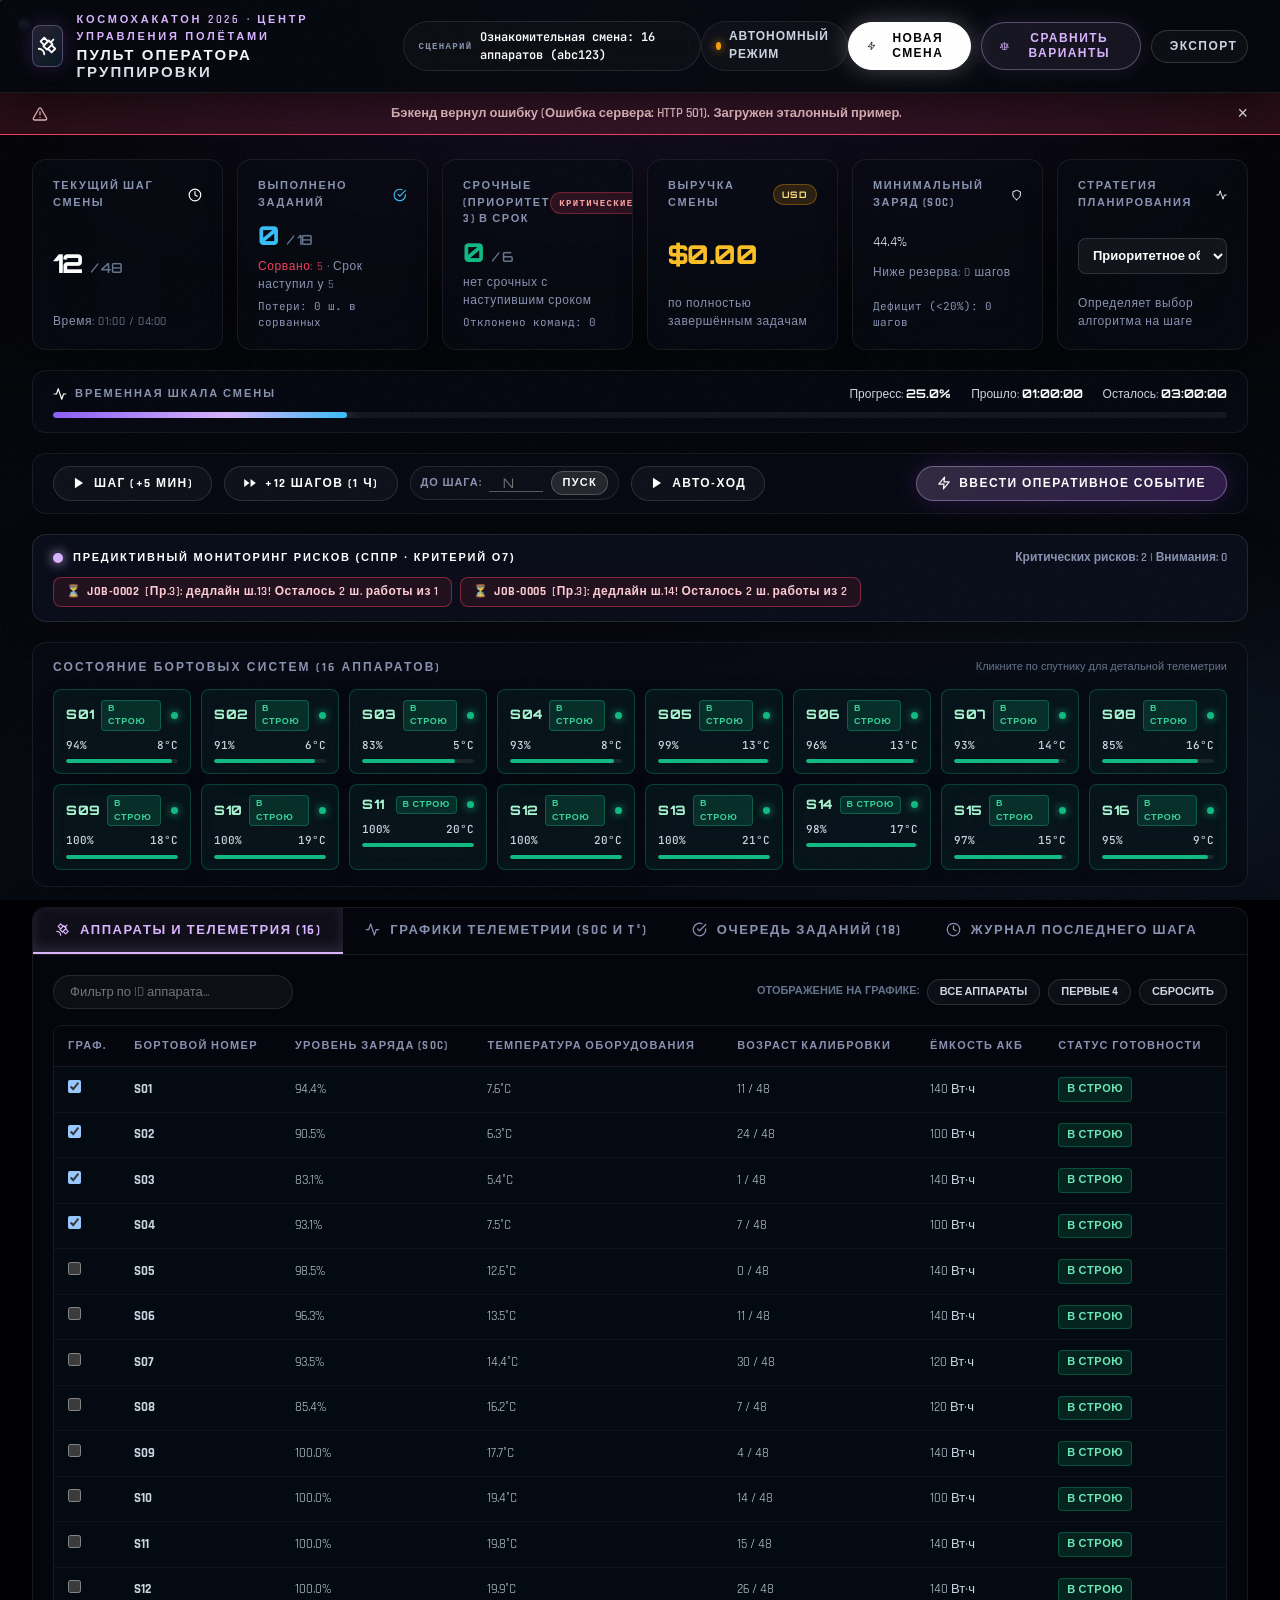
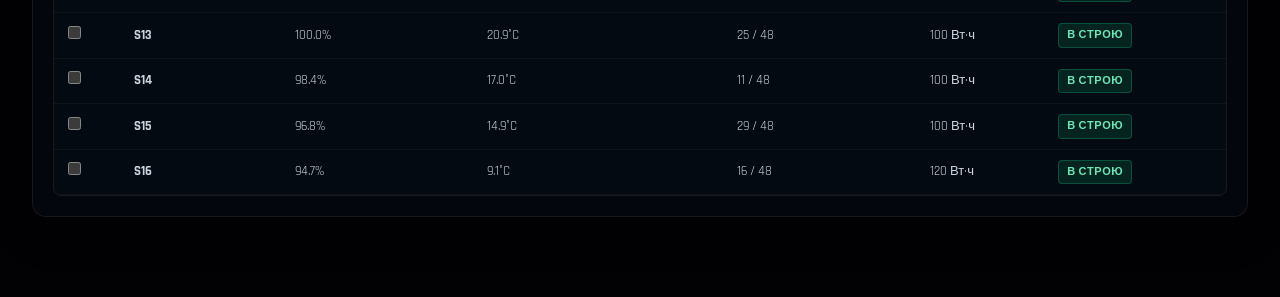
==== app/static/index.html @ dfb92e81 "fix(ui): correct KPI jobs counter to show completed out of total with early completion subtext" ====
<!DOCTYPE html>
<html lang="ru">
<head>
  <meta charset="UTF-8">
  <meta name="viewport" content="width=device-width, initial-scale=1.0">
  <title>ПУЛЬТ ЦУП · ОРБИТАЛЬНАЯ ГРУППИРОВКА | КосмоХакатон 2026</title>
  
  <!-- Футуристические шрифты (WebTactics Aero/Space style: Syncopate, Orbitron, Rajdhani) -->
  <link rel="preconnect" href="https://fonts.googleapis.com">
  <link rel="preconnect" href="https://fonts.gstatic.com" crossorigin>
  <link href="https://fonts.googleapis.com/css2?family=Orbitron:wght@500;600;700;800;900&family=Rajdhani:wght@500;600;700&family=Syncopate:wght@400;700&display=swap" rel="stylesheet">

  <link rel="stylesheet" href="style.css">
  
  <!-- Chart.js для графиков (локальный бандл для 100% работы без интернета + fallback) -->
  <script src="vendor/chart.umd.min.js"></script>
  <script>if (typeof Chart === 'undefined') document.write('<script src="https://cdn.jsdelivr.net/npm/chart.js"><\\/script>');</script>
</head>
<body>

  <!-- КИНЕМАТОГРАФИЧНЫЙ ФИЛЬМ-ГРЕЙН (WEBACTICS ATMOSPHERE GRAIN) -->
  <div class="grain"></div>

  <!-- ИНТЕРАКТИВНЫЙ ХОЛСТ ЗВЁЗДНОГО НЕБА И ОРБИТАЛЬНЫХ УЗЛОВ -->
  <canvas id="space-canvas"></canvas>

  <!-- БИБЛИОТЕКА ВЕКТОРНЫХ SVG-ИКОНОК -->
  <svg style="display: none;">
    <symbol id="icon-satellite" viewBox="0 0 24 24" fill="none" stroke="currentColor" stroke-width="2" stroke-linecap="round" stroke-linejoin="round">
      <path d="M13 7 9 3 5 7l4 4"></path>
      <path d="m17 11 4 4-4 4-4-4"></path>
      <path d="m8 12 4 4 6-6-4-4Z"></path>
      <path d="m16 8 3-3"></path>
      <path d="M9 21a6 6 0 0 0-6-6"></path>
    </symbol>
    <symbol id="icon-play" viewBox="0 0 24 24" fill="currentColor">
      <polygon points="5 3 19 12 5 21 5 3"></polygon>
    </symbol>
    <symbol id="icon-fast-forward" viewBox="0 0 24 24" fill="currentColor">
      <polygon points="13 19 22 12 13 5 13 19"></polygon>
      <polygon points="2 19 11 12 2 5 2 19"></polygon>
    </symbol>
    <symbol id="icon-pause" viewBox="0 0 24 24" fill="currentColor">
      <rect x="6" y="4" width="4" height="16"></rect>
      <rect x="14" y="4" width="4" height="16"></rect>
    </symbol>
    <symbol id="icon-zap" viewBox="0 0 24 24" fill="none" stroke="currentColor" stroke-width="2" stroke-linecap="round" stroke-linejoin="round">
      <polygon points="13 2 3 14 12 14 11 22 21 10 12 10 13 2"></polygon>
    </symbol>
    <symbol id="icon-scale" viewBox="0 0 24 24" fill="none" stroke="currentColor" stroke-width="2" stroke-linecap="round" stroke-linejoin="round">
      <path d="m16 16 3-8 3 8c-.87.65-1.92 1-3 1s-2.13-.35-3-1Z"></path>
      <path d="m2 16 3-8 3 8c-.87.65-1.92 1-3 1s-2.13-.35-3-1Z"></path>
      <path d="M7 21h10"></path>
      <path d="M12 3v18"></path>
      <path d="M3 7h2c2 0 5-1 7-2 2 1 5 2 7 2h2"></path>
    </symbol>
    <symbol id="icon-download" viewBox="0 0 24 24" fill="none" stroke="currentColor" stroke-width="2" stroke-linecap="round" stroke-linejoin="round">
      <path d="M21 15v4a2 2 0 0 1-2 2H5a2 2 0 0 1-2-2v-4"></path>
      <polyline points="7 10 12 15 17 10"></polyline>
      <line x1="12" y1="15" x2="12" y2="3"></line>
    </symbol>
    <symbol id="icon-clock" viewBox="0 0 24 24" fill="none" stroke="currentColor" stroke-width="2" stroke-linecap="round" stroke-linejoin="round">
      <circle cx="12" cy="12" r="10"></circle>
      <polyline points="12 6 12 12 16 14"></polyline>
    </symbol>
    <symbol id="icon-check-circle" viewBox="0 0 24 24" fill="none" stroke="currentColor" stroke-width="2" stroke-linecap="round" stroke-linejoin="round">
      <path d="M22 11.08V12a10 10 0 1 1-5.93-9.14"></path>
      <polyline points="22 4 12 14.01 9 11.01"></polyline>
    </symbol>
    <symbol id="icon-alert-triangle" viewBox="0 0 24 24" fill="none" stroke="currentColor" stroke-width="2" stroke-linecap="round" stroke-linejoin="round">
      <path d="m21.73 18-8-14a2 2 0 0 0-3.48 0l-8 14A2 2 0 0 0 4 21h16a2 2 0 0 0 1.73-3Z"></path>
      <line x1="12" y1="9" x2="12" y2="13"></line>
      <line x1="12" y1="17" x2="12.01" y2="17"></line>
    </symbol>
    <symbol id="icon-shield" viewBox="0 0 24 24" fill="none" stroke="currentColor" stroke-width="2" stroke-linecap="round" stroke-linejoin="round">
      <path d="M12 22s8-4 8-10V5l-8-3-8 3v7c0 6 8 10 8 10z"></path>
    </symbol>
    <symbol id="icon-activity" viewBox="0 0 24 24" fill="none" stroke="currentColor" stroke-width="2" stroke-linecap="round" stroke-linejoin="round">
      <polyline points="22 12 18 12 15 21 9 3 6 12 2 12"></polyline>
    </symbol>
  </svg>

  <!-- ВЕРХНЯЯ НАВИГАЦИОННАЯ ПАНЕЛЬ -->
  <header class="app-header">
    <div class="header-left">
      <div class="brand">
        <div class="brand-logo">
          <svg class="svg-icon"><use href="#icon-satellite"></use></svg>
        </div>
        <div class="brand-info">
          <span class="mission-tag">КосмоХакатон 2026 · Центр управления полётами</span>
          <h1 class="brand-title">ПУЛЬТ ОПЕРАТОРА ГРУППИРОВКИ</h1>
        </div>
      </div>

      <div class="session-chip" id="sessionBadge">
        <span class="chip-label">СЦЕНАРИЙ</span>
        <span class="chip-value" id="currentScenarioTitle">P01_intro</span>
      </div>
    </div>

    <div class="header-center">
      <div class="status-indicator-badge" id="connectionStatusWrapper">
        <span class="status-pip online" id="statusDot"></span>
        <span class="status-label" id="statusText">Подключение к ядру ЦУП...</span>
      </div>
    </div>

    <div class="header-right">
      <button class="btn btn-primary" id="btnOpenNewSession">
        <svg class="svg-btn-icon"><use href="#icon-zap"></use></svg>
        <span>Новая смена</span>
      </button>
      <button class="btn btn-secondary" id="btnCompare" disabled>
        <svg class="svg-btn-icon"><use href="#icon-scale"></use></svg>
        <span>Сравнить варианты</span>
      </button>
      <button class="btn btn-outline" id="btnDownloadResult" disabled>
        <svg class="svg-btn-icon"><use href="#icon-download"></use></svg>
        <span>Экспорт</span>
      </button>
    </div>
  </header>

  <!-- СТРОКА ОПЕРАТИВНОГО СТАТУСА РАСЧЁТА (SPINNER) -->
  <div class="operation-bar hidden" id="operationLoader">
    <div class="spinner-orbit"></div>
    <span class="operation-text" id="loaderText">Выполняется планирование шага...</span>
  </div>

  <!-- БАННЕР ОШИБОК / ПРЕДУПРЕЖДЕНИЙ -->
  <div class="alert-bar hidden" id="alertBanner">
    <svg class="alert-svg"><use href="#icon-alert-triangle"></use></svg>
    <span class="alert-text" id="alertMsg">Ошибка соединения</span>
    <button class="alert-dismiss" id="alertClose">&times;</button>
  </div>

  <!-- ОСНОВНАЯ РАБОЧАЯ ОБЛАСТЬ -->
  <main class="main-layout">

    <!-- KPI ДАШБОРД ВЕРХНЕГО УРОВНЯ -->
    <section class="kpi-grid">
      <!-- Карточка 1: Шаг и время смены -->
      <div class="kpi-panel">
        <div class="panel-header">
          <span class="panel-label">ТЕКУЩИЙ ШАГ СМЕНЫ</span>
          <svg class="panel-icon"><use href="#icon-clock"></use></svg>
        </div>
        <div class="panel-value" id="kpiStep">12 <span class="val-sub">/ 48</span></div>
        <div class="panel-footer" id="kpiTime">Время: 01:00 / 04:00</div>
      </div>

      <!-- Карточка 2: Выполнение заданий -->
      <div class="kpi-panel">
        <div class="panel-header">
          <span class="panel-label">ВЫПОЛНЕНО ЗАДАНИЙ</span>
          <svg class="panel-icon text-accent"><use href="#icon-check-circle"></use></svg>
        </div>
        <div class="panel-value text-accent" id="kpiJobs">0 <span class="val-sub">/ 0</span></div>
        <div class="panel-footer" id="kpiJobsSub">завершено из общего пула</div>
        <div class="kpi-sub-line" id="kpiMissedLoss">Потери: 0 шагов в сорванных</div>
      </div>

      <!-- Карточка 3: Срочные задания приоритета 3 -->
      <div class="kpi-panel priority-panel">
        <div class="panel-header">
          <span class="panel-label">СРОЧНЫЕ (ПРИОРИТЕТ 3) В СРОК</span>
          <span class="badge-tag tag-p3">КРИТИЧЕСКИЕ</span>
        </div>
        <div class="panel-value text-success" id="kpiCriticalJobs">0 <span class="val-sub">/ 0</span></div>
        <div class="panel-footer" id="kpiCriticalSub">приоритет 3 выполнен своевременно</div>
        <div class="kpi-sub-line" id="kpiBlockedCount">Отклонено команд: 0</div>
      </div>

      <!-- Карточка 4: Выручка -->
      <div class="kpi-panel">
        <div class="panel-header">
          <span class="panel-label">ВЫРУЧКА СМЕНЫ</span>
          <span class="badge-tag tag-gold">USD</span>
        </div>
        <div class="panel-value text-gold" id="kpiRevenue">$0.00</div>
        <div class="panel-footer">по полностью завершённым задачам</div>
      </div>

      <!-- Карточка 5: Безопасность питания -->
      <div class="kpi-panel">
        <div class="panel-header">
          <span class="panel-label">МИНИМАЛЬНЫЙ ЗАРЯД (SOC)</span>
          <svg class="panel-icon"><use href="#icon-shield"></use></svg>
        </div>
        <div class="panel-value" id="kpiMinSoc">44.4%</div>
        <div class="panel-footer" id="kpiBelowReserve">Ниже резерва (30%): 0 шагов</div>
        <div class="kpi-sub-line" id="kpiCriticalSocCount">Дефицит (&lt;20%): 0 шагов</div>
      </div>

      <!-- Карточка 6: Цель управления -->
      <div class="kpi-panel goal-panel">
        <div class="panel-header">
          <span class="panel-label">СТРАТЕГИЯ ПЛАНИРОВАНИЯ</span>
          <svg class="panel-icon"><use href="#icon-activity"></use></svg>
        </div>
        <div class="goal-control-wrapper">
          <select id="goalSelect" class="select-goal">
            <option value="priority">Приоритетное обслуживание (priority)</option>
            <option value="revenue">Коммерческая отдача (revenue)</option>
          </select>
        </div>
        <div class="panel-footer" id="goalNotice">Определяет выбор алгоритма на шаге</div>
      </div>
    </section>

    <!-- ИНТЕРАКТИВНАЯ ВРЕМЕННАЯ ШКАЛА СМЕНЫ (TIMELINE SCRUBBER) -->
    <section class="timeline-strip">
      <div class="timeline-meta-bar">
        <div class="timeline-title-group">
          <svg class="timeline-svg"><use href="#icon-activity"></use></svg>
          <span class="timeline-header-text">ВРЕМЕННАЯ ШКАЛА СМЕНЫ</span>
        </div>
        <div class="timeline-stats">
          <span class="t-stat">Прогресс: <strong id="timelinePct">25.0%</strong></span>
          <span class="t-stat">Прошло: <strong id="timelineElapsed">01:00:00</strong></span>
          <span class="t-stat">Осталось: <strong id="timelineRemaining">03:00:00</strong></span>
        </div>
      </div>
      <div class="timeline-track-container">
        <div class="timeline-track-bg">
          <div class="timeline-progress-fill" id="timelineProgressBar" style="width: 25%;"></div>
        </div>
      </div>
    </section>

    <!-- ПАНЕЛЬ ОПЕРАТИВНОГО УПРАВЛЕНИЯ (STEP PLAYBACK TOOLBAR) -->
    <section class="action-toolbar">
      <div class="toolbar-section">
        <button class="btn btn-step" id="btnStep1" title="Продвинуться на один 5-минутный шаг">
          <svg class="svg-btn-icon"><use href="#icon-play"></use></svg>
          <span>Шаг (+5 мин)</span>
        </button>

        <button class="btn btn-step" id="btnStep12" title="Продвинуться на 12 шагов (1 час модельного времени)">
          <svg class="svg-btn-icon"><use href="#icon-fast-forward"></use></svg>
          <span>+12 шагов (1 ч)</span>
        </button>

        <div class="step-direct-box">
          <span class="direct-label">До шага:</span>
          <input type="number" id="inputUntilStep" min="1" max="288" placeholder="N" class="step-num-input" />
          <button class="btn btn-step-go" id="btnRunUntil">Пуск</button>
        </div>

        <button class="btn btn-step" id="btnPause" title="Автоматический ход смены / Пауза">
          <svg class="svg-btn-icon"><use id="btnPauseIcon" href="#icon-play"></use></svg>
          <span id="btnPauseLabel">Авто-ход</span>
        </button>
      </div>

      <div class="toolbar-section">
        <button class="btn btn-event" id="btnOpenEventModal">
          <svg class="svg-btn-icon"><use href="#icon-zap"></use></svg>
          <span>Ввести оперативное событие</span>
        </button>
      </div>
    </section>

    <!-- ПРЕДИКТИВНЫЙ РАДАР РИСКОВ (EARLY WARNING RADAR - КРИТЕРИЙ О7) -->
    <section class="risk-radar-panel" id="riskRadarPanel">
      <div class="radar-header">
        <div class="radar-title-group">
          <span class="radar-pulse"></span>
          <span class="radar-title">ПРЕДИКТИВНЫЙ МОНИТОРИНГ РИСКОВ (СППР · КРИТЕРИЙ О7)</span>
        </div>
        <span class="radar-summary-stats" id="radarSummaryStats">Все системы в штатном режиме</span>
      </div>
      <div class="radar-alerts-list" id="radarAlertsList">
        <span class="radar-empty">✓ Параметры энергобаланса и калибровки в зеленой зоне</span>
      </div>
    </section>

    <!-- МАТРИЦА АППАРАТОВ ГРУППИРОВКИ (FLEET STATUS MATRIX) -->
    <section class="fleet-matrix-panel">
      <div class="matrix-header">
        <span class="matrix-title">СОСТОЯНИЕ БОРТОВЫХ СИСТЕМ (<span id="fleetHeaderCount">16</span> АППАРАТОВ)</span>
        <span class="matrix-hint">Кликните по спутнику для детальной телеметрии</span>
      </div>
      <div class="fleet-grid" id="fleetGridContainer">
        <!-- Генерируется динамически -->
      </div>
    </section>

    <!-- РАБОЧИЕ ВКЛАДКИ -->
    <section class="tabs-container">
      <div class="tabs-nav">
        <button class="nav-tab active" data-tab="tabSatellites">
          <svg class="tab-icon"><use href="#icon-satellite"></use></svg>
          <span>Аппараты и телеметрия (<span id="satCount">16</span>)</span>
        </button>
        <button class="nav-tab" data-tab="tabCharts">
          <svg class="tab-icon"><use href="#icon-activity"></use></svg>
          <span>Графики телеметрии (SOC и T°)</span>
        </button>
        <button class="nav-tab" data-tab="tabJobs">
          <svg class="tab-icon"><use href="#icon-check-circle"></use></svg>
          <span>Очередь заданий (<span id="jobCount">18</span>)</span>
        </button>
        <button class="nav-tab" data-tab="tabLastStep">
          <svg class="tab-icon"><use href="#icon-clock"></use></svg>
          <span>Журнал последнего шага</span>
        </button>
      </div>

      <!-- ВКЛАДКА 1: СПУТНИКИ -->
      <div class="tab-pane active" id="tabSatellites">
        <div class="pane-toolbar">
          <div class="search-wrapper">
            <input type="text" id="searchSatellite" placeholder="Фильтр по ID аппарата..." class="search-input" />
          </div>
          <div class="selection-actions">
            <span class="action-label">Отображение на графике:</span>
            <button class="btn-pill" id="btnSelectAllSats">Все аппараты</button>
            <button class="btn-pill" id="btnSelectFirst4Sats">Первые 4</button>
            <button class="btn-pill" id="btnClearSatSelection">Сбросить</button>
          </div>
        </div>

        <div class="table-frame">
          <table class="data-table" id="satellitesTable">
            <thead>
              <tr>
                <th width="44">Граф.</th>
                <th>Бортовой номер</th>
                <th>Уровень заряда (SOC)</th>
                <th>Температура оборудования</th>
                <th>Возраст калибровки</th>
                <th>Ёмкость АКБ</th>
                <th>Статус готовности</th>
              </tr>
            </thead>
            <tbody id="satellitesTbody">
              <tr><td colspan="7" class="table-empty">Загрузка данных телеметрии...</td></tr>
            </tbody>
          </table>
        </div>
      </div>

      <!-- ВКЛАДКА 2: ГРАФИКИ ТЕЛЕМЕТРИИ -->
      <div class="tab-pane" id="tabCharts">
        <div class="pane-toolbar">
          <span class="toolbar-desc">
            Отображаются временные ряды для выбранных аппаратов. Пунктиром показаны допуски модели безопасности.
          </span>
          <div class="chart-options">
            <label class="checkbox-label">
              <input type="checkbox" id="chkShowReserveLines" checked />
              <span>Показывать границы резерва и температур</span>
            </label>
          </div>
        </div>

        <div class="charts-duo">
          <div class="chart-box">
            <div class="chart-top">
              <div class="chart-title-group">
                <h4>УРОВЕНЬ ЗАРЯДА БАТАРЕИ (SOC %)</h4>
                <span class="chart-sub">Порог резерва: 30% | Критический минимум: 20%</span>
              </div>
            </div>
            <div class="chart-canvas-box">
              <canvas id="socChart"></canvas>
            </div>
          </div>

          <div class="chart-box">
            <div class="chart-top">
              <div class="chart-title-group">
                <h4>ТЕМПЕРАТУРА ПОЛЕЗНОЙ НАГРУЗКИ (°C)</h4>
                <span class="chart-sub">Допустимый рабочий диапазон: от 5°C до 45°C</span>
              </div>
            </div>
            <div class="chart-canvas-box">
              <canvas id="tempChart"></canvas>
            </div>
          </div>
        </div>
      </div>

      <!-- ВКЛАДКА 3: ЗАДАНИЯ -->
      <div class="tab-pane" id="tabJobs">
        <div class="pane-toolbar">
          <div class="filters-row">
            <div class="filter-box">
              <label>Статус:</label>
              <select id="filterJobStatus" class="control-select">
                <option value="all">Все статусы</option>
                <option value="active">Активные (active)</option>
                <option value="waiting">В ожидании (waiting)</option>
                <option value="done">Завершённые (done)</option>
                <option value="missed">Просроченные (missed)</option>
              </select>
            </div>

            <div class="filter-box">
              <label>Приоритет:</label>
              <select id="filterJobPriority" class="control-select">
                <option value="all">Все приоритеты</option>
                <option value="3">3 (Срочные!)</option>
                <option value="2">2 (Обычные)</option>
                <option value="1">1 (Фоновые)</option>
              </select>
            </div>

            <div class="filter-box">
              <label>Сортировка:</label>
              <select id="sortJobBy" class="control-select">
                <option value="deadline">По дедлайну (ближайшие)</option>
                <option value="priority">По приоритету</option>
                <option value="value">По стоимости ($)</option>
                <option value="id">По ID задания</option>
              </select>
            </div>

            <div class="search-wrapper">
              <input type="text" id="searchJob" placeholder="Поиск по ID задачи..." class="search-input" />
            </div>
          </div>
        </div>

        <div class="table-frame">
          <table class="data-table" id="jobsTable">
            <thead>
              <tr>
                <th>ID задания</th>
                <th>Тип</th>
                <th>Приоритет</th>
                <th>Выручка</th>
                <th>Окно шагов</th>
                <th>Прогресс работы</th>
                <th>Допустимые аппараты</th>
                <th>Статус</th>
                <th>Анализ выполнения</th>
              </tr>
            </thead>
            <tbody id="jobsTbody">
              <tr><td colspan="9" class="table-empty">Загрузка очереди заданий...</td></tr>
            </tbody>
          </table>
        </div>
      </div>

      <!-- ВКЛАДКА 4: ЖУРНАЛ ШАГА -->
      <div class="tab-pane" id="tabLastStep">
        <div class="pane-toolbar">
          <span class="toolbar-desc">
            Фактическое исполнение команд и физический баланс мощности на последнем завершённом шаге:
          </span>
        </div>

        <div class="table-frame">
          <table class="data-table" id="lastStepTable">
            <thead>
              <tr>
                <th>Аппарат</th>
                <th>Запрошенная операция</th>
                <th>Исполнено</th>
                <th>Решение планировщика / Причина</th>
                <th>Потребление L (Вт)</th>
                <th>Генерация S (Вт)</th>
                <th>Завершённая задача</th>
              </tr>
            </thead>
            <tbody id="lastStepTbody">
              <tr><td colspan="7" class="table-empty">Шаги смены ещё не выполнялись</td></tr>
            </tbody>
          </table>
        </div>
      </div>
    </section>
  </main>

  <!-- МОДАЛЬНОЕ ОКНО: НОВАЯ СМЕНА -->
  <div class="modal-overlay hidden" id="modalNewSession">
    <div class="modal-window">
      <div class="window-header">
        <h3>🚀 Инициализация новой смены</h3>
        <button class="window-close" id="btnCloseSessionModal">&times;</button>
      </div>

      <div class="window-body">
        <div class="form-field">
          <label>Выберите сценарий из каталога:</label>
          <select id="selectScenarioPreset" class="form-input">
            <option value="">Загрузка списка сценариев...</option>
          </select>
          <div class="scenario-details-box" id="scenarioPresetDetails"></div>
        </div>

        <div class="or-separator"><span>ИЛИ ЗАГРУЗИТЕ СОБСТВЕННЫЙ JSON</span></div>

        <div class="form-field">
          <label>Пользовательский сценарий:</label>
          <input type="file" id="fileScenarioInput" accept=".json" class="file-hidden-input" />
          <div class="file-picker-box" onclick="document.getElementById('fileScenarioInput').click()">
            <span id="fileScenarioName">Нажмите, чтобы выбрать .json файл</span>
          </div>
        </div>

        <div class="form-field">
          <label>Цель управления сменой:</label>
          <div class="goal-radio-group">
            <label class="goal-radio-item">
              <input type="radio" name="startGoal" value="priority" checked />
              <div class="radio-desc">
                <strong>Приоритетное обслуживание (priority)</strong>
                <span>Максимизация своевременного выполнения задач высшего приоритета 3</span>
              </div>
            </label>
            <label class="goal-radio-item">
              <input type="radio" name="startGoal" value="revenue" />
              <div class="radio-desc">
                <strong>Коммерческая отдача (revenue)</strong>
                <span>Максимизация совокупной выручки по завершённым заданиям</span>
              </div>
            </label>
          </div>
        </div>

        <!-- БЛОК НАСТРОЙКИ НАЧАЛЬНЫХ УСЛОВИЙ (OVERRIDES ПО ТЗ С. 3) -->
        <div class="overrides-accordion">
          <div class="overrides-header" id="toggleOverrides">
            <label class="checkbox-label" onclick="event.stopPropagation()">
              <input type="checkbox" id="chkEnableOverrides" />
              <strong>Параметры эксперимента (Overrides по ТЗ с. 3)</strong>
            </label>
            <span class="accordion-hint">▼ Заряд, Солнце, Приоритеты</span>
          </div>
          <div class="overrides-body hidden" id="overridesBody">
            <div class="field-grid grid-2">
              <div class="form-field">
                <label>Начальный заряд спутника (initial_soc_pct):</label>
                <div class="input-inline">
                  <input type="text" id="overrideSocSat" placeholder="S01" class="form-input font-mono" style="width:90px;" />
                  <input type="number" id="overrideSocVal" placeholder="38.0" step="1" min="0" max="100" class="form-input font-mono" />
                  <span class="unit-label">%</span>
                </div>
                <span class="input-hint">Пример: S01 = 38% (как в сценарии P03_energy)</span>
              </div>

              <div class="form-field">
                <label>Множитель солнца (solar_factor):</label>
                <div class="input-inline">
                  <input type="number" id="overrideSolarFactor" placeholder="0.40" step="0.05" min="0" class="form-input font-mono" />
                  <input type="text" id="overrideSolarSat" placeholder="Все (или S01)" class="form-input font-mono" style="width:130px;" />
                </div>
                <span class="input-hint">0.40 = снижение мощности до 40%</span>
              </div>
            </div>

            <div class="field-grid grid-2">
              <div class="form-field">
                <label>Приоритет существующего задания:</label>
                <div class="input-inline">
                  <input type="text" id="overrideJobId" placeholder="JOB-0001" class="form-input font-mono" />
                  <select id="overrideJobPriority" class="form-input" style="width:110px;">
                    <option value="3">Пр. 3 (Срочное)</option>
                    <option value="2">Пр. 2 (Обычное)</option>
                    <option value="1">Пр. 1 (Фоновое)</option>
                  </select>
                </div>
              </div>

              <div class="form-field">
                <label>Плановый отказ аппарата (outage):</label>
                <div class="input-inline">
                  <input type="text" id="overrideOutageSat" placeholder="S01" class="form-input font-mono" style="width:80px;" />
                  <input type="number" id="overrideOutageStart" placeholder="0" class="form-input font-mono" style="width:65px;" />
                  <span class="unit-label">..</span>
                  <input type="number" id="overrideOutageEnd" placeholder="12" class="form-input font-mono" style="width:65px;" />
                </div>
                <span class="input-hint">Интервал [start..end) шагов</span>
              </div>
            </div>
          </div>
        </div>
      </div>

      <div class="window-footer">
        <button class="btn btn-outline" id="btnCancelSessionModal">Отмена</button>
        <button class="btn btn-primary" id="btnConfirmStartSession">Начать смену</button>
      </div>
    </div>
  </div>

  <!-- МОДАЛЬНОЕ ОКНО: ВВОД СОБЫТИЯ -->
  <div class="modal-overlay hidden" id="modalEvent">
    <div class="modal-window modal-window-wide">
      <div class="window-header">
        <h3>⚡ Ввод оперативного события во время смены</h3>
        <button class="window-close" id="btnCloseEventModal">&times;</button>
      </div>

      <div class="window-body">
        <div class="event-type-tabs">
          <button class="event-pill-tab active" data-event-mode="form">Интерактивный ввод</button>
          <button class="event-pill-tab" data-event-mode="raw">Сырой JSON (экспертный режим)</button>
        </div>

        <!-- ПАНЕЛЬ БЫСТРЫХ ПРЕСЕТОВ ИЗ EVENTS_DEMO.JSON И ЗАГРУЗКА ФАЙЛА -->
        <div class="event-preset-row">
          <div style="flex:1; min-width:200px;">
            <label style="font-size:11px; color:var(--text-tertiary); display:block; margin-bottom:4px;">Пресет из events_demo.json:</label>
            <select id="selectEventPreset" class="form-input">
              <option value="">-- Выбрать типовое событие --</option>
              <option value="preset_e1">E-01 (Ш.72): Пакет 3 срочных заданий (URG-P-01..03)</option>
              <option value="preset_e2">E-02 (Ш.74): Отказ спутников S08, S10 (до ш. 90)</option>
              <option value="preset_e3">E-03 (Ш.144): Отмена связи Земли для всей группировки S01..S48</option>
              <option value="preset_e4">E-04 (Ш.146): Срочный сброс данных URG-P-04 аппаратом S03</option>
            </select>
          </div>
          <div style="display:flex; align-items:flex-end; gap:8px;">
            <button type="button" class="btn btn-outline" id="btnAdaptEventToCurrentStep" title="Пересчитать шаги события относительно текущего шага смены">
              Адаптировать под текущий шаг (Ш. <span id="currentStepBadgeInModal">0</span>)
            </button>
            <input type="file" id="fileEventInput" accept=".json" class="file-hidden-input" />
            <button type="button" class="btn btn-outline" onclick="document.getElementById('fileEventInput').click()" title="Загрузить событие из файла JSON">
              📁 Файл .json
            </button>
          </div>
        </div>
        <div id="eventFileNotice" class="file-name-hint" style="margin-bottom:8px; display:none;"></div>

        <!-- РЕЖИМ 1: ФОРМА -->
        <div class="event-view-content active" id="eventModeForm">
          <div class="field-grid grid-2">
            <div class="form-field">
              <label>Тип события:</label>
              <select id="eventTypeSelect" class="form-input">
                <option value="satellite_outage">Отказ спутников (satellite_outage)</option>
                <option value="close_downlink">Отмена сеансов передачи на Землю (close_downlink)</option>
                <option value="add_jobs">Поступление новых заданий (add_jobs)</option>
              </select>
            </div>
            <div class="form-field">
              <label>Идентификатор события (id):</label>
              <input type="text" id="eventIdInput" class="form-input" placeholder="E-01" />
            </div>
          </div>

          <!-- ПОЛЯ ДЛЯ ОТКАЗОВ ИЛИ ОТМЕНЫ СВЯЗИ -->
          <div id="fieldsOutageOrDownlink">
            <div class="field-grid grid-2">
              <div class="form-field">
                <label>Затронутые аппараты:</label>
                <input type="text" id="eventSatellitesInput" class="form-input font-mono" placeholder="S01, S02" />
                <div class="quick-sat-chips" id="quickSatsContainer"></div>
              </div>
              <div class="form-field">
                <label>Конец интервала (end_step):</label>
                <input type="number" id="eventEndStepInput" class="form-input font-mono" placeholder="24" />
                <span class="input-hint">Начало интервала: текущий шаг смены (at_step)</span>
              </div>
            </div>
          </div>

          <!-- ПОЛЯ ДЛЯ ДОБАВЛЕНИЯ ЗАДАНИЯ -->
          <div id="fieldsAddJob" class="hidden">
            <div class="field-grid grid-3">
              <div class="form-field">
                <label>ID задания:</label>
                <input type="text" id="newJobId" class="form-input" placeholder="JOB-NEW-1" />
              </div>
              <div class="form-field">
                <label>Тип работы:</label>
                <select id="newJobKind" class="form-input">
                  <option value="downlink">downlink (передача на Землю)</option>
                  <option value="relay">relay (ретрансляция)</option>
                </select>
              </div>
              <div class="form-field">
                <label>Приоритет:</label>
                <select id="newJobPriority" class="form-input">
                  <option value="3">3 (Срочное!)</option>
                  <option value="2">2 (Обычное)</option>
                  <option value="1">1 (Фоновое)</option>
                </select>
              </div>
            </div>

            <div class="field-grid grid-4">
              <div class="form-field">
                <label>Шаг старта:</label>
                <input type="number" id="newJobRelease" class="form-input font-mono" />
              </div>
              <div class="form-field">
                <label>Дедлайн (шаг):</label>
                <input type="number" id="newJobDeadline" class="form-input font-mono" />
              </div>
              <div class="form-field">
                <label>Длительность:</label>
                <input type="number" id="newJobWorkSteps" class="form-input font-mono" value="2" />
              </div>
              <div class="form-field">
                <label>Выручка ($):</label>
                <input type="number" step="0.1" id="newJobValue" class="form-input font-mono" value="25.0" />
              </div>
            </div>

            <div class="form-field">
              <label>Допустимые исполнители (satellite_ids):</label>
              <input type="text" id="newJobSats" class="form-input font-mono" placeholder="S01, S04, S12" />
            </div>
          </div>
        </div>

        <!-- РЕЖИМ 2: СЫРОЙ JSON -->
        <div class="event-view-content hidden" id="eventModeRaw">
          <div class="form-field">
            <label>JSON события (в формате cosmo-B-events-1.0):</label>
            <textarea id="rawEventJson" class="form-input font-mono" rows="8"></textarea>
          </div>
        </div>

        <div class="event-error-box hidden" id="eventErrorBox">
          <span class="error-msg-text" id="eventErrorText"></span>
        </div>
      </div>

      <div class="window-footer">
        <button class="btn btn-outline" id="btnCancelEventModal">Отмена</button>
        <button class="btn btn-primary" id="btnSubmitEvent">Применить событие</button>
      </div>
    </div>
  </div>

  <!-- МОДАЛЬНОЕ ОКНО: СРАВНЕНИЕ ВАРИАНТОВ -->
  <div class="modal-overlay hidden" id="modalCompare">
    <div class="modal-window modal-window-wide">
      <div class="window-header">
        <h3>⚖ Сравнение управленческих альтернатив</h3>
        <button class="window-close" id="btnCloseCompareModal">&times;</button>
      </div>

      <div class="window-body">
        <div class="compare-toolbar-row">
          <div class="pick-strategy">
            <label>Стратегия A:</label>
            <select id="compareGoalA" class="form-input">
              <option value="priority" selected>priority (Приоритет)</option>
              <option value="revenue">revenue (Выручка)</option>
            </select>
          </div>
          <span class="vs-divider">ПРОТИВ</span>
          <div class="pick-strategy">
            <label>Стратегия B:</label>
            <select id="compareGoalB" class="form-input">
              <option value="revenue" selected>revenue (Выручка)</option>
              <option value="priority">priority (Приоритет)</option>
            </select>
          </div>
          <button class="btn btn-secondary" id="btnRunCompareRequest">Рассчитать</button>
        </div>

        <div class="compare-columns-grid">
          <!-- Колонка A -->
          <div class="compare-side-panel side-a">
            <div class="side-tag tag-a">ВАРИАНТ A (<span id="compNameA">priority</span>)</div>
            <div class="metric-line">
              <span>Выполнено заданий:</span>
              <strong id="compA_jobsCompleted">--</strong>
            </div>
            <div class="metric-line">
              <span>Срочные (Пр. 3) в срок:</span>
              <strong class="text-success" id="compA_critJobs">--</strong>
            </div>
            <div class="metric-line">
              <span>Выручка:</span>
              <strong class="text-gold" id="compA_revenue">--</strong>
            </div>
            <div class="metric-line">
              <span>Мин. заряд (SOC):</span>
              <strong id="compA_minSoc">--</strong>
            </div>
            <div class="metric-line">
              <span>Шагов ниже резерва:</span>
              <strong id="compA_belowReserve">--</strong>
            </div>
            <div class="terminal-soc-list" id="compA_terminalSoc"></div>
          </div>

          <!-- Колонка B -->
          <div class="compare-side-panel side-b">
            <div class="side-tag tag-b">ВАРИАНТ B (<span id="compNameB">revenue</span>)</div>
            <div class="metric-line">
              <span>Выполнено заданий:</span>
              <strong id="compB_jobsCompleted">--</strong>
            </div>
            <div class="metric-line">
              <span>Срочные (Пр. 3) в срок:</span>
              <strong class="text-success" id="compB_critJobs">--</strong>
            </div>
            <div class="metric-line">
              <span>Выручка:</span>
              <strong class="text-gold" id="compB_revenue">--</strong>
            </div>
            <div class="metric-line">
              <span>Мин. заряд (SOC):</span>
              <strong id="compB_minSoc">--</strong>
            </div>
            <div class="metric-line">
              <span>Шагов ниже резерва:</span>
              <strong id="compB_belowReserve">--</strong>
            </div>
            <div class="terminal-soc-list" id="compB_terminalSoc"></div>
          </div>
        </div>

        <div class="verdict-banner" id="verdictBox">
          <div class="verdict-heading">
            <svg class="verdict-svg"><use href="#icon-shield"></use></svg>
            <h5>ЗАКЛЮЧЕНИЕ ПЛАНИРОВЩИКА ДЛЯ ОПЕРАТОРА:</h5>
          </div>
          <p class="verdict-body" id="verdictText">Выберите варианты и нажмите «Рассчитать».</p>
        </div>
      </div>

      <div class="window-footer">
        <button class="btn btn-primary" id="btnCloseCompareModalBtn">Закрыть</button>
      </div>
    </div>
  </div>

  <!-- МОДАЛЬНОЕ ОКНО: ТЕЛЕМЕТРИЯ СПУТНИКА -->
  <div class="modal-overlay hidden" id="modalSatDetail">
    <div class="modal-window">
      <div class="window-header">
        <h3>🛰️ Телеметрический срез аппарата <span id="satDetailId" class="text-accent">S01</span></h3>
        <button class="window-close" id="btnCloseSatDetailModal">&times;</button>
      </div>
      <div class="window-body" id="satDetailBody">
        <!-- Заполняется динамически -->
      </div>
      <div class="window-footer">
        <button class="btn btn-secondary" id="btnToggleChartForThisSat">Показать на графике</button>
        <button class="btn btn-primary" id="btnCloseSatDetailModalBtn">Закрыть</button>
      </div>
    </div>
  </div>

  <script src="app.js"></script>
</body>
</html>
---- app/static/style.css ----
/* ==========================================================================
   КОСМОХАКАТОН 2026 · ЦЕНТР УПРАВЛЕНИЯ ПОЛЁТАМИ (ЦУП)
   Дизайн-система нового поколения (Inspired by WebTactics.org)
   ========================================================================== */

@import url('https://fonts.googleapis.com/css2?family=Orbitron:wght@500;600;700;800;900&family=Rajdhani:wght@500;600;700&family=Syncopate:wght@400;700&family=JetBrains+Mono:wght@400;500;600&display=swap');

:root {
  color-scheme: dark;

  /* Базовая палитра глубокого космического вакуума (WebTactics Void) */
  --bg-void: #020204;
  --bg-deep: #05070d;
  --bg-surface-0: rgba(6, 9, 18, 0.75);
  --bg-surface-1: rgba(10, 14, 28, 0.82);
  --bg-surface-2: rgba(18, 24, 46, 0.88);
  --bg-card: rgba(9, 13, 26, 0.7);
  --bg-card-hover: rgba(20, 28, 54, 0.85);

  /* Неоновые акценты: Cyber Violet & Orbital Cyan */
  --accent-purple: #d8b4fe;
  --accent-purple-dim: rgba(216, 180, 254, 0.15);
  --accent-neon: #a855f7;
  --accent-glow: rgba(216, 180, 254, 0.25);

  --cyan-orbital: #38bdf8;
  --cyan-dim: rgba(56, 189, 248, 0.12);
  --cyan-glow: rgba(56, 189, 248, 0.3);

  --emerald-live: #10b981;
  --emerald-glow: rgba(16, 185, 129, 0.25);

  --alert-amber: #f59e0b;
  --alert-amber-dim: rgba(245, 158, 11, 0.15);

  --alert-red: #f43f5e;
  --alert-red-dim: rgba(244, 63, 94, 0.15);
  --alert-red-glow: rgba(244, 63, 94, 0.35);

  --color-gold: #fbbf24;

  /* Границы и разделители */
  --border-hairline: 1px solid rgba(255, 255, 255, 0.08);
  --border-subtle: rgba(255, 255, 255, 0.07);
  --border-medium: rgba(255, 255, 255, 0.14);
  --border-glow: 1px solid rgba(216, 180, 254, 0.35);

  /* Типографика */
  --text-primary: #ffffff;
  --text-secondary: #cbd5e1;
  --text-tertiary: #8892b0;
  --text-muted: #64748b;

  --font-head: 'Syncopate', sans-serif;
  --font-hud: 'Rajdhani', sans-serif;
  --font-num: 'Orbitron', monospace;
  --font-mono: 'JetBrains Mono', monospace;

  /* Геометрия */
  --radius-xs: 4px;
  --radius-sm: 8px;
  --radius-md: 14px;
  --radius-lg: 20px;
  --radius-full: 9999px;

  --ease-out: cubic-bezier(0.16, 1, 0.3, 1);
  --ease-bounce: cubic-bezier(0.34, 1.56, 0.64, 1);
}

/* Сброс стилей */
*, *::before, *::after {
  box-sizing: border-box;
  margin: 0;
  padding: 0;
  -webkit-font-smoothing: antialiased;
  -moz-osx-font-smoothing: grayscale;
}

html {
  overflow-x: clip;
  scrollbar-width: none;
  -ms-overflow-style: none;
  background-color: var(--bg-void);
}

html::-webkit-scrollbar, body::-webkit-scrollbar {
  width: 0;
  height: 0;
  display: none;
}

body {
  background-color: var(--bg-void);
  background-image:
    radial-gradient(ellipse 90% 55% at 50% 0%, rgba(139, 92, 246, 0.15) 0%, transparent 65%),
    radial-gradient(ellipse 70% 45% at 85% 85%, rgba(56, 189, 248, 0.07) 0%, transparent 60%),
    linear-gradient(180deg, #020204 0%, #05070f 100%);
  background-attachment: fixed;
  color: var(--text-primary);
  font-family: var(--font-hud);
  font-size: 14px;
  line-height: 1.5;
  min-height: 100vh;
  display: flex;
  flex-direction: column;
  position: relative;
  overflow-x: clip;
}

::selection {
  background: rgba(216, 180, 254, 0.3);
  color: #ffffff;
}

/* ==========================================================================
   КИНЕМАТОГРАФИЧНЫЙ ФИЛЬМ-ГРЕЙН (WEBACTICS FILM GRAIN)
   ========================================================================== */
.grain {
  position: fixed;
  top: 0;
  left: 0;
  width: 100%;
  height: 100%;
  pointer-events: none;
  z-index: 9998;
  opacity: 0.038;
  background-repeat: repeat;
  background-size: 340px 340px;
  background-image: url("data:image/svg+xml,%3Csvg viewBox='0 0 200 200' xmlns='http://www.w3.org/2000/svg'%3E%3Cfilter id='noiseFilter'%3E%3CfeTurbulence type='fractalNoise' baseFrequency='0.85' numOctaves='3' stitchTiles='stitch'/%3E%3CfeColorMatrix type='saturate' values='0'/%3E%3C/filter%3E%3Crect width='100%25' height='100%25' filter='url(%23noiseFilter)'/%3E%3C/svg%3E");
}

@media (min-resolution: 2dppx) {
  .grain { background-size: 170px 170px; }
}

/* ==========================================================================
   ИНТЕРАКТИВНЫЙ ХОЛСТ СОЗВЕЗДИЙ (#space-canvas)
   ========================================================================== */
#space-canvas {
  position: fixed;
  top: 0;
  left: 0;
  width: 100%;
  height: 100%;
  z-index: 0;
  pointer-events: none;
}

/* ==========================================================================
   ВЕРХНЯЯ НАВИГАЦИОННАЯ ПАНЕЛЬ
   ========================================================================== */
.app-header {
  background: rgba(4, 6, 12, 0.85);
  border-bottom: 1px solid rgba(255, 255, 255, 0.08);
  padding: 12px 2.5vw;
  display: flex;
  align-items: center;
  justify-content: space-between;
  position: sticky;
  top: 0;
  z-index: 100;
  backdrop-filter: blur(28px);
  box-shadow: 0 10px 40px rgba(0, 0, 0, 0.6);
}

.header-left {
  display: flex;
  align-items: center;
  gap: 20px;
}

.brand {
  display: flex;
  align-items: center;
  gap: 14px;
}

.brand-logo {
  width: 42px;
  height: 42px;
  border-radius: var(--radius-sm);
  background: linear-gradient(135deg, rgba(216, 180, 254, 0.15) 0%, rgba(56, 189, 248, 0.1) 100%);
  border: 1px solid rgba(216, 180, 254, 0.3);
  display: flex;
  align-items: center;
  justify-content: center;
  box-shadow: 0 0 20px rgba(168, 85, 247, 0.2);
  transition: transform 0.3s var(--ease-out);
}

.brand-logo:hover {
  transform: rotate(15deg) scale(1.05);
}

.brand-logo .svg-icon {
  width: 22px;
  height: 22px;
  stroke: var(--accent-purple);
}

.mission-tag {
  font-family: var(--font-hud);
  font-size: 11px;
  letter-spacing: 0.25em;
  text-transform: uppercase;
  color: var(--accent-purple);
  font-weight: 600;
  display: block;
}

.brand-title {
  font-family: var(--font-head);
  font-size: 15px;
  font-weight: 700;
  letter-spacing: 0.14em;
  text-transform: uppercase;
  background: linear-gradient(180deg, #ffffff 0%, #cbd5e1 100%);
  -webkit-background-clip: text;
  -webkit-text-fill-color: transparent;
  line-height: 1.1;
  margin-top: 2px;
}

.session-chip {
  background: rgba(255, 255, 255, 0.03);
  border: 1px solid rgba(255, 255, 255, 0.1);
  padding: 6px 14px;
  border-radius: var(--radius-full);
  display: flex;
  align-items: center;
  gap: 8px;
  backdrop-filter: blur(8px);
}

.chip-label {
  font-family: var(--font-num);
  font-size: 9px;
  letter-spacing: 0.15em;
  color: var(--text-tertiary);
  font-weight: 700;
}

.chip-value {
  font-family: var(--font-mono);
  font-size: 12px;
  font-weight: 600;
  color: #ffffff;
}

.header-center {
  display: flex;
  align-items: center;
  gap: 12px;
}

.status-indicator-badge {
  background: rgba(255, 255, 255, 0.03);
  border: 1px solid rgba(255, 255, 255, 0.08);
  padding: 6px 14px;
  border-radius: var(--radius-full);
  display: flex;
  align-items: center;
  gap: 8px;
}

.status-pip {
  width: 8px;
  height: 8px;
  border-radius: 50%;
  position: relative;
}

.status-pip.online {
  background: var(--emerald-live);
  box-shadow: 0 0 10px var(--emerald-live);
}

.status-pip.online::after {
  content: '';
  position: absolute;
  inset: -3px;
  border-radius: 50%;
  border: 1px solid var(--emerald-live);
  animation: pulse-ring 2s cubic-bezier(0.215, 0.61, 0.355, 1) infinite;
}

.status-pip.mock {
  background: var(--alert-amber);
  box-shadow: 0 0 10px var(--alert-amber);
}

@keyframes pulse-ring {
  0% { transform: scale(0.8); opacity: 0.8; }
  100% { transform: scale(2.2); opacity: 0; }
}

.status-label {
  font-family: var(--font-hud);
  font-size: 12px;
  letter-spacing: 0.08em;
  color: var(--text-secondary);
  font-weight: 600;
  text-transform: uppercase;
}

.status-indicator-badge {
  cursor: pointer;
  transition: border-color 0.25s var(--ease-out), background 0.25s var(--ease-out);
}

.status-indicator-badge:hover {
  border-color: rgba(255, 255, 255, 0.25);
  background: rgba(255, 255, 255, 0.05);
}

.header-right {
  display: flex;
  align-items: center;
  gap: 10px;
}

/* ==========================================================================
   КНОПКИ И ЭЛЕМЕНТЫ УПРАВЛЕНИЯ
   ========================================================================== */
.btn {
  display: inline-flex;
  align-items: center;
  justify-content: center;
  gap: 8px;
  padding: 8px 18px;
  border-radius: var(--radius-full);
  font-family: var(--font-hud);
  font-size: 12px;
  font-weight: 700;
  letter-spacing: 0.12em;
  text-transform: uppercase;
  cursor: pointer;
  border: 1px solid transparent;
  transition: all 0.25s var(--ease-out);
  position: relative;
  overflow: hidden;
}

.btn:disabled {
  opacity: 0.4;
  cursor: not-allowed;
  pointer-events: none;
}

.btn-primary {
  background: #ffffff;
  color: #020204;
  border-color: #ffffff;
  box-shadow: 0 0 25px rgba(255, 255, 255, 0.25);
}

.btn-primary:hover {
  background: var(--accent-purple);
  border-color: var(--accent-purple);
  box-shadow: 0 0 30px rgba(216, 180, 254, 0.5);
  transform: translateY(-1px);
}

.btn-secondary {
  background: rgba(216, 180, 254, 0.08);
  color: var(--accent-purple);
  border: 1px solid rgba(216, 180, 254, 0.35);
  box-shadow: 0 0 20px rgba(216, 180, 254, 0.1);
}

.btn-secondary:hover {
  background: rgba(216, 180, 254, 0.2);
  border-color: var(--accent-purple);
  color: #fff;
  transform: translateY(-1px);
}

.btn-outline {
  background: rgba(255, 255, 255, 0.03);
  color: var(--text-secondary);
  border: 1px solid rgba(255, 255, 255, 0.15);
}

.btn-outline:hover {
  background: rgba(255, 255, 255, 0.08);
  border-color: rgba(255, 255, 255, 0.3);
  color: #ffffff;
}

.btn-danger-soft {
  background: rgba(244, 63, 94, 0.08);
  border: 1px solid rgba(244, 63, 94, 0.3);
  color: #fca5a5;
}

.btn-danger-soft:hover {
  background: rgba(244, 63, 94, 0.2);
  border-color: var(--alert-red);
  color: #ffffff;
}

.btn-success-soft {
  background: rgba(16, 185, 129, 0.12);
  border: 1px solid rgba(16, 185, 129, 0.4);
  color: #6ee7b7;
}

.btn-success-soft:hover {
  background: rgba(16, 185, 129, 0.25);
  border-color: var(--emerald-live);
  color: #ffffff;
  box-shadow: 0 0 20px rgba(16, 185, 129, 0.3);
}

.svg-btn-icon {
  width: 14px;
  height: 14px;
}

/* ==========================================================================
   ИНДИКАТОР ВЫПОЛНЕНИЯ РАСЧЁТА (SPINNER)
   ========================================================================== */
.operation-bar {
  background: rgba(5, 7, 15, 0.95);
  border-bottom: 1px solid var(--accent-purple);
  padding: 8px 2.5vw;
  display: flex;
  align-items: center;
  gap: 12px;
  position: sticky;
  top: 65px;
  z-index: 99;
  backdrop-filter: blur(16px);
  box-shadow: 0 4px 20px rgba(168, 85, 247, 0.25);
}

.spinner-orbit {
  width: 16px;
  height: 16px;
  border: 2px solid rgba(216, 180, 254, 0.2);
  border-top-color: var(--accent-purple);
  border-radius: 50%;
  animation: spin 0.8s linear infinite;
}

@keyframes spin {
  to { transform: rotate(360deg); }
}

.operation-text {
  font-family: var(--font-hud);
  font-size: 12px;
  letter-spacing: 0.1em;
  color: var(--accent-purple);
  font-weight: 600;
  text-transform: uppercase;
}

.alert-bar {
  background: rgba(244, 63, 94, 0.15);
  border-bottom: 1px solid var(--alert-red);
  padding: 10px 2.5vw;
  display: flex;
  align-items: center;
  justify-content: space-between;
  backdrop-filter: blur(12px);
  color: #fecdd3;
  font-size: 13px;
  font-weight: 600;
}

.alert-svg {
  width: 16px;
  height: 16px;
  stroke: var(--alert-red);
  margin-right: 8px;
}

.alert-dismiss {
  background: transparent;
  border: none;
  color: #fff;
  font-size: 18px;
  cursor: pointer;
}

.hidden {
  display: none !important;
}

/* ==========================================================================
   ОСНОВНАЯ РАБОЧАЯ ОБЛАСТЬ (MAIN LAYOUT)
   ========================================================================== */
.main-layout {
  padding: 24px 2.5vw 80px;
  display: flex;
  flex-direction: column;
  gap: 20px;
  position: relative;
  z-index: 10;
  max-width: 1720px;
  width: 100%;
  margin: 0 auto;
}

/* ==========================================================================
   BENTO KPI ДАШБОРД (WEBACTICS STYLE BENTO GRID)
   ========================================================================== */
.kpi-grid {
  display: grid;
  grid-template-columns: repeat(6, 1fr);
  gap: 14px;
}

.kpi-panel {
  background: var(--bg-surface-0);
  border: 1px solid var(--border-subtle);
  border-radius: var(--radius-md);
  padding: 18px 20px;
  display: flex;
  flex-direction: column;
  justify-content: space-between;
  position: relative;
  overflow: hidden;
  backdrop-filter: blur(24px);
  transition: transform 0.35s var(--ease-out), border-color 0.35s, box-shadow 0.35s;
  box-shadow: 0 10px 30px rgba(0, 0, 0, 0.35);
}

/* Conic Glowing Border on Hover (WebTactics signature effect) */
.kpi-panel::before {
  content: '';
  position: absolute;
  inset: 0;
  border-radius: var(--radius-md);
  padding: 1px;
  background: conic-gradient(from var(--bento-angle, 0deg), transparent 65%, rgba(216, 180, 254, 0.45) 85%, transparent 100%);
  -webkit-mask: linear-gradient(#fff 0 0) content-box, linear-gradient(#fff 0 0);
  -webkit-mask-composite: xor;
  mask: linear-gradient(#fff 0 0) content-box, linear-gradient(#fff 0 0);
  mask-composite: exclude;
  opacity: 0;
  transition: opacity 0.4s;
  pointer-events: none;
}

.kpi-panel:hover {
  transform: translateY(-2px);
  border-color: rgba(216, 180, 254, 0.25);
  box-shadow: 0 14px 40px rgba(0, 0, 0, 0.5), 0 0 25px rgba(216, 180, 254, 0.08);
}

.kpi-panel:hover::before {
  opacity: 1;
  animation: bentoSpin 3.5s linear infinite;
}

@keyframes bentoSpin {
  to { --bento-angle: 360deg; }
}

@property --bento-angle {
  syntax: '<angle>';
  initial-value: 0deg;
  inherits: false;
}

/* ==========================================================================
   WEBACTICS DYNAMIC RADIAL SPOTLIGHT
   ========================================================================== */
.kpi-panel,
.fleet-sat-card,
.risk-radar-panel,
.chart-box,
.compare-col,
.modal-box {
  position: relative;
}

.kpi-panel::after,
.fleet-sat-card::after,
.risk-radar-panel::after,
.chart-box::after,
.compare-col::after,
.modal-box::after {
  content: '';
  position: absolute;
  inset: 0;
  border-radius: inherit;
  background: radial-gradient(420px circle at var(--mouse-x, -500px) var(--mouse-y, -500px), rgba(216, 180, 254, 0.08), transparent 70%);
  pointer-events: none;
  opacity: 0;
  transition: opacity 0.3s ease;
  z-index: 1;
}

.kpi-panel:hover::after,
.fleet-sat-card:hover::after,
.risk-radar-panel:hover::after,
.chart-box:hover::after,
.compare-col:hover::after,
.modal-box:hover::after {
  opacity: 1;
}

.panel-header {
  display: flex;
  align-items: center;
  justify-content: space-between;
  margin-bottom: 10px;
}

.panel-label {
  font-family: var(--font-hud);
  font-size: 11px;
  font-weight: 700;
  letter-spacing: 0.15em;
  text-transform: uppercase;
  color: var(--text-tertiary);
}

.panel-icon {
  width: 16px;
  height: 16px;
  stroke: var(--text-tertiary);
  transition: stroke 0.3s;
}

.kpi-panel:hover .panel-icon {
  stroke: var(--accent-purple);
}

.panel-value {
  font-family: var(--font-num);
  font-size: 26px;
  font-weight: 800;
  color: #ffffff;
  letter-spacing: -0.02em;
  font-variant-numeric: tabular-nums;
  line-height: 1.1;
  margin-bottom: 8px;
}

.val-sub {
  font-size: 14px;
  font-weight: 500;
  color: var(--text-muted);
}

.panel-footer {
  font-family: var(--font-hud);
  font-size: 12px;
  color: var(--text-tertiary);
  letter-spacing: 0.05em;
}

.kpi-sub-line {
  font-size: 11px;
  color: var(--text-tertiary);
  font-family: var(--font-mono);
  margin-top: 4px;
}

.kpi-sub-alert {
  color: var(--alert-red) !important;
  font-weight: 600;
}

.badge-tag {
  font-family: var(--font-num);
  font-size: 9px;
  font-weight: 700;
  letter-spacing: 0.15em;
  text-transform: uppercase;
  padding: 3px 8px;
  border-radius: var(--radius-full);
}

.tag-p3 {
  background: rgba(244, 63, 94, 0.15);
  border: 1px solid rgba(244, 63, 94, 0.35);
  color: #fca5a5;
}

.tag-gold {
  background: rgba(245, 158, 11, 0.15);
  border: 1px solid rgba(245, 158, 11, 0.35);
  color: #fde68a;
}

.text-accent {
  color: var(--cyan-orbital) !important;
}

.text-success {
  color: var(--emerald-live) !important;
}

.text-gold {
  color: var(--color-gold) !important;
}

.text-danger {
  color: var(--alert-red) !important;
}

.text-warning {
  color: var(--alert-amber) !important;
}

.goal-control-wrapper {
  margin: 6px 0 10px;
}

.select-goal {
  width: 100%;
  background: rgba(255, 255, 255, 0.05);
  border: 1px solid rgba(255, 255, 255, 0.12);
  border-radius: var(--radius-sm);
  color: #fff;
  font-family: var(--font-hud);
  font-size: 13px;
  font-weight: 600;
  padding: 8px 10px;
  cursor: pointer;
  transition: border-color 0.3s;
}

.select-goal:focus {
  outline: 2px solid var(--accent-purple);
  outline-offset: 2px;
}

/* ==========================================================================
   ИНТЕРАКТИВНАЯ ВРЕМЕННАЯ ШКАЛА СМЕНЫ (TIMELINE SCRUBBER)
   ========================================================================== */
.timeline-strip {
  background: var(--bg-surface-0);
  border: 1px solid var(--border-subtle);
  border-radius: var(--radius-md);
  padding: 14px 20px;
  backdrop-filter: blur(20px);
  display: flex;
  flex-direction: column;
  gap: 8px;
}

.timeline-meta-bar {
  display: flex;
  align-items: center;
  justify-content: space-between;
}

.timeline-title-group {
  display: flex;
  align-items: center;
  gap: 8px;
}

.timeline-svg {
  width: 14px;
  height: 14px;
  stroke: var(--accent-purple);
}

.timeline-header-text {
  font-family: var(--font-hud);
  font-size: 11px;
  font-weight: 700;
  letter-spacing: 0.18em;
  text-transform: uppercase;
  color: var(--text-tertiary);
}

.timeline-stats {
  display: flex;
  gap: 20px;
  font-family: var(--font-hud);
  font-size: 12px;
  color: var(--text-secondary);
}

.timeline-stats strong {
  font-family: var(--font-num);
  color: #fff;
  font-weight: 700;
}

.timeline-track-container {
  width: 100%;
}

.timeline-track-bg {
  height: 6px;
  background: rgba(255, 255, 255, 0.06);
  border-radius: var(--radius-full);
  overflow: hidden;
  position: relative;
}

.timeline-progress-fill {
  height: 100%;
  background: linear-gradient(90deg, #8b5cf6 0%, #d8b4fe 60%, #38bdf8 100%);
  border-radius: var(--radius-full);
  box-shadow: 0 0 15px rgba(216, 180, 254, 0.5);
  transition: width 0.4s var(--ease-out);
}

/* ==========================================================================
   ПАНЕЛЬ ОПЕРАТИВНОГО УПРАВЛЕНИЯ (STEP PLAYBACK TOOLBAR)
   ========================================================================== */
.action-toolbar {
  display: flex;
  align-items: center;
  justify-content: space-between;
  flex-wrap: wrap;
  gap: 14px;
  background: var(--bg-surface-0);
  border: 1px solid var(--border-subtle);
  border-radius: var(--radius-md);
  padding: 12px 20px;
  backdrop-filter: blur(20px);
}

.toolbar-section {
  display: flex;
  align-items: center;
  gap: 12px;
  flex-wrap: wrap;
}

.btn-step {
  background: rgba(255, 255, 255, 0.04);
  border: 1px solid rgba(255, 255, 255, 0.12);
  color: #fff;
  padding: 9px 18px;
  border-radius: var(--radius-full);
  font-family: var(--font-hud);
  font-size: 12px;
  font-weight: 700;
  letter-spacing: 0.12em;
  text-transform: uppercase;
  cursor: pointer;
  display: inline-flex;
  align-items: center;
  gap: 8px;
  transition: all 0.25s var(--ease-out);
}

.btn-step:hover {
  background: rgba(216, 180, 254, 0.14);
  border-color: var(--accent-purple);
  box-shadow: 0 0 20px rgba(216, 180, 254, 0.25);
  transform: translateY(-1px);
}

.btn-event {
  background: linear-gradient(135deg, rgba(216, 180, 254, 0.2) 0%, rgba(168, 85, 247, 0.25) 100%);
  border: 1px solid rgba(216, 180, 254, 0.4);
  color: #ffffff;
  padding: 9px 20px;
  border-radius: var(--radius-full);
  font-family: var(--font-hud);
  font-size: 12px;
  font-weight: 700;
  letter-spacing: 0.12em;
  text-transform: uppercase;
  cursor: pointer;
  display: inline-flex;
  align-items: center;
  gap: 8px;
  transition: all 0.25s var(--ease-out);
  box-shadow: 0 0 25px rgba(168, 85, 247, 0.2);
}

.btn-event:hover {
  background: linear-gradient(135deg, rgba(216, 180, 254, 0.35) 0%, rgba(168, 85, 247, 0.4) 100%);
  border-color: #fff;
  box-shadow: 0 0 35px rgba(216, 180, 254, 0.4);
  transform: translateY(-1px);
}

.step-direct-box {
  display: flex;
  align-items: center;
  gap: 8px;
  background: rgba(255, 255, 255, 0.03);
  border: 1px solid rgba(255, 255, 255, 0.1);
  padding: 4px 10px;
  border-radius: var(--radius-full);
}

.direct-label {
  font-size: 11px;
  color: var(--text-tertiary);
  text-transform: uppercase;
  font-weight: 600;
  letter-spacing: 0.08em;
}

.step-num-input {
  width: 54px;
  background: transparent;
  border: none;
  border-bottom: 1px solid rgba(255, 255, 255, 0.3);
  color: #fff;
  font-family: var(--font-num);
  font-size: 13px;
  text-align: center;
  outline: none;
}

.btn-step-go {
  background: rgba(255, 255, 255, 0.1);
  border: 1px solid rgba(255, 255, 255, 0.2);
  color: #fff;
  padding: 4px 10px;
  border-radius: var(--radius-full);
  font-family: var(--font-hud);
  font-size: 11px;
  font-weight: 700;
  cursor: pointer;
  transition: background 0.2s;
}

.btn-step-go:hover {
  background: var(--accent-purple);
  color: #000;
}

/* ==========================================================================
   ПРЕДИКТИВНЫЙ РАДАР РИСКОВ (КРИТЕРИЙ О7)
   ========================================================================== */
.risk-radar-panel {
  background: rgba(10, 14, 28, 0.75);
  border: 1px solid rgba(255, 255, 255, 0.1);
  border-radius: var(--radius-md);
  padding: 14px 20px;
  display: flex;
  flex-direction: column;
  gap: 10px;
  backdrop-filter: blur(24px);
  position: relative;
  overflow: hidden;
  box-shadow: 0 10px 30px rgba(0, 0, 0, 0.4);
}

.radar-header {
  display: flex;
  align-items: center;
  justify-content: space-between;
}

.radar-title-group {
  display: flex;
  align-items: center;
  gap: 10px;
}

.radar-pulse {
  width: 10px;
  height: 10px;
  border-radius: 50%;
  background: var(--accent-purple);
  box-shadow: 0 0 12px var(--accent-purple);
  animation: pulse-beacon 2s infinite ease-in-out;
}

@keyframes pulse-beacon {
  0%, 100% { transform: scale(1); opacity: 0.8; }
  50% { transform: scale(1.4); opacity: 1; box-shadow: 0 0 20px var(--accent-purple); }
}

.radar-title {
  font-family: var(--font-head);
  font-size: 11px;
  font-weight: 700;
  letter-spacing: 0.16em;
  color: #ffffff;
  text-transform: uppercase;
}

.radar-summary-stats {
  font-family: var(--font-hud);
  font-size: 12px;
  color: var(--text-tertiary);
  font-weight: 600;
}

.radar-alerts-list {
  display: flex;
  flex-wrap: wrap;
  gap: 8px;
}

.radar-pill {
  display: inline-flex;
  align-items: center;
  gap: 6px;
  font-size: 12px;
  padding: 5px 12px;
  border-radius: var(--radius-sm);
  background: rgba(255, 255, 255, 0.03);
  border: 1px solid var(--border-subtle);
  font-family: var(--font-hud);
  font-weight: 600;
  letter-spacing: 0.04em;
}

.radar-pill-warn {
  border-color: rgba(245, 158, 11, 0.4);
  background: rgba(245, 158, 11, 0.1);
  color: #fde68a;
}

.radar-pill-danger {
  border-color: rgba(244, 63, 94, 0.45);
  background: rgba(244, 63, 94, 0.1);
  color: #fecdd3;
  animation: alertPulse 2s infinite ease-in-out;
}

@keyframes alertPulse {
  0%, 100% { border-color: rgba(244, 63, 94, 0.45); }
  50% { border-color: rgba(244, 63, 94, 0.9); box-shadow: 0 0 10px rgba(244, 63, 94, 0.3); }
}

.radar-pill-info {
  border-color: rgba(56, 189, 248, 0.4);
  background: rgba(56, 189, 248, 0.1);
  color: #bae6fd;
}

.radar-empty {
  font-family: var(--font-hud);
  font-size: 12px;
  color: var(--emerald-live);
  display: inline-flex;
  align-items: center;
  gap: 6px;
  font-weight: 600;
  letter-spacing: 0.05em;
}

/* ==========================================================================
   МАТРИЦА АППАРАТОВ ГРУППИРОВКИ (FLEET STATUS MATRIX)
   ========================================================================== */
.fleet-matrix-panel {
  background: var(--bg-surface-0);
  border: 1px solid var(--border-subtle);
  border-radius: var(--radius-md);
  padding: 16px 20px;
  backdrop-filter: blur(24px);
  display: flex;
  flex-direction: column;
  gap: 12px;
}

.matrix-header {
  display: flex;
  align-items: center;
  justify-content: space-between;
}

.matrix-title {
  font-family: var(--font-hud);
  font-size: 12px;
  font-weight: 700;
  letter-spacing: 0.18em;
  text-transform: uppercase;
  color: var(--text-tertiary);
}

.matrix-hint {
  font-size: 11px;
  color: var(--text-muted);
}

.fleet-grid {
  display: grid;
  grid-template-columns: repeat(auto-fill, minmax(130px, 1fr));
  gap: 10px;
}

.fleet-sat-card {
  border-radius: var(--radius-sm);
  padding: 10px 12px;
  cursor: pointer;
  transition: all 0.25s var(--ease-out);
  display: flex;
  flex-direction: column;
  gap: 6px;
  position: relative;
  overflow: hidden;
  backdrop-filter: blur(16px);
}

/* 1. Штатный режим: В СТРОЮ (Слабо-зелёная неоновая подсветка) */
.fleet-sat-card.fleet-card-healthy {
  background: rgba(16, 185, 129, 0.06);
  border: 1px solid rgba(16, 185, 129, 0.28);
  box-shadow: 0 4px 16px rgba(0, 0, 0, 0.3), inset 0 0 16px rgba(16, 185, 129, 0.04);
}

.fleet-sat-card.fleet-card-healthy:hover {
  background: rgba(16, 185, 129, 0.14);
  border-color: rgba(16, 185, 129, 0.65);
  transform: translateY(-2px);
  box-shadow: 0 8px 24px rgba(0, 0, 0, 0.45), 0 0 18px rgba(16, 185, 129, 0.25);
}

.fleet-sat-card.fleet-card-healthy .fleet-card-id {
  color: #a7f3d0;
}

.fleet-sat-card.fleet-card-healthy .fleet-card-status-tag {
  color: #34d399;
  background: rgba(16, 185, 129, 0.16);
  border: 1px solid rgba(16, 185, 129, 0.35);
}

.fleet-sat-card.fleet-card-healthy .fleet-card-pip {
  background-color: var(--emerald-live);
  box-shadow: 0 0 8px var(--emerald-live);
}

/* 2. Предупреждение / Ниже 30% / Калибровка (Слабо-янтарная подсветка) */
.fleet-sat-card.fleet-card-warning {
  background: rgba(245, 158, 11, 0.07);
  border: 1px solid rgba(245, 158, 11, 0.38);
  box-shadow: 0 4px 16px rgba(0, 0, 0, 0.3), inset 0 0 16px rgba(245, 158, 11, 0.05);
}

.fleet-sat-card.fleet-card-warning:hover {
  background: rgba(245, 158, 11, 0.16);
  border-color: rgba(245, 158, 11, 0.75);
  transform: translateY(-2px);
  box-shadow: 0 8px 24px rgba(0, 0, 0, 0.45), 0 0 20px rgba(245, 158, 11, 0.3);
}

.fleet-sat-card.fleet-card-warning .fleet-card-id {
  color: #fde68a;
}

.fleet-sat-card.fleet-card-warning .fleet-card-status-tag {
  color: #fbbf24;
  background: rgba(245, 158, 11, 0.16);
  border: 1px solid rgba(245, 158, 11, 0.4);
}

.fleet-sat-card.fleet-card-warning .fleet-card-pip {
  background-color: var(--alert-amber);
  box-shadow: 0 0 8px var(--alert-amber);
}

/* 3. Отказ / Критический дефицит <20% (Слабо-красная подсветка) */
.fleet-sat-card.fleet-card-danger,
.fleet-sat-card.card-alert {
  background: rgba(244, 63, 94, 0.09);
  border: 1px solid rgba(244, 63, 94, 0.52);
  box-shadow: 0 4px 16px rgba(0, 0, 0, 0.3), inset 0 0 16px rgba(244, 63, 94, 0.07);
}

.fleet-sat-card.fleet-card-danger:hover,
.fleet-sat-card.card-alert:hover {
  background: rgba(244, 63, 94, 0.2);
  border-color: rgba(244, 63, 94, 0.9);
  transform: translateY(-2px);
  box-shadow: 0 8px 24px rgba(0, 0, 0, 0.45), 0 0 22px rgba(244, 63, 94, 0.4);
}

.fleet-sat-card.fleet-card-danger .fleet-card-id,
.fleet-sat-card.card-alert .fleet-card-id {
  color: #fca5a5;
}

.fleet-sat-card.fleet-card-danger .fleet-card-status-tag,
.fleet-sat-card.card-alert .fleet-card-status-tag {
  color: #f87171;
  background: rgba(244, 63, 94, 0.22);
  border: 1px solid rgba(244, 63, 94, 0.45);
}

.fleet-sat-card.fleet-card-danger .fleet-card-pip,
.fleet-sat-card.card-alert .fleet-card-pip {
  background-color: var(--alert-red);
  box-shadow: 0 0 10px var(--alert-red);
  animation: pulse-danger 1.5s infinite;
}

@keyframes pulse-danger {
  0%, 100% { transform: scale(1); opacity: 1; }
  50% { transform: scale(1.3); opacity: 0.6; }
}

/* Внутренние элементы карточки аппарата */
.fleet-card-top {
  display: flex;
  align-items: center;
  justify-content: space-between;
  gap: 6px;
}

.fleet-card-id {
  font-family: var(--font-num);
  font-size: 13px;
  font-weight: 800;
  letter-spacing: 0.05em;
  color: #ffffff;
}

.fleet-card-status-tag {
  font-family: var(--font-hud);
  font-size: 9px;
  font-weight: 700;
  letter-spacing: 0.08em;
  text-transform: uppercase;
  padding: 1px 6px;
  border-radius: var(--radius-xs);
  margin-left: auto;
  margin-right: 4px;
}

.fleet-card-pip {
  width: 7px;
  height: 7px;
  border-radius: 50%;
  flex-shrink: 0;
  transition: transform 0.2s, box-shadow 0.2s;
}

.fleet-card-metrics {
  display: flex;
  align-items: center;
  justify-content: space-between;
  font-family: var(--font-mono);
  font-size: 11px;
  color: var(--text-secondary);
  font-weight: 500;
}

.fleet-card-bar-bg {
  width: 100%;
  height: 4px;
  background: rgba(255, 255, 255, 0.08);
  border-radius: var(--radius-full);
  overflow: hidden;
}

.fleet-card-bar-fill {
  height: 100%;
  border-radius: var(--radius-full);
  transition: width 0.3s var(--ease-out);
}

/* Классы заполнения шкал заряда */
.soc-normal {
  background: var(--emerald-live);
  box-shadow: 0 0 8px rgba(16, 185, 129, 0.4);
}

.soc-warning {
  background: var(--alert-amber);
  box-shadow: 0 0 8px rgba(245, 158, 11, 0.4);
}

.soc-danger {
  background: var(--alert-red);
  box-shadow: 0 0 10px rgba(244, 63, 94, 0.5);
}

.sat-top-row {
  display: flex;
  align-items: center;
  justify-content: space-between;
}

.sat-id-label {
  font-family: var(--font-num);
  font-size: 13px;
  font-weight: 700;
  color: #fff;
}

.sat-state-tag {
  font-size: 10px;
  font-weight: 700;
  text-transform: uppercase;
  letter-spacing: 0.06em;
  color: var(--text-tertiary);
}

.sat-bar-wrap {
  width: 100%;
  height: 4px;
  background: rgba(255, 255, 255, 0.06);
  border-radius: var(--radius-full);
  overflow: hidden;
}

.sat-bar-fill {
  height: 100%;
  border-radius: var(--radius-full);
  transition: width 0.3s var(--ease-out);
}

.sat-metrics-sub {
  display: flex;
  align-items: center;
  justify-content: space-between;
  font-size: 11px;
  font-family: var(--font-mono);
  color: var(--text-secondary);
}

/* ==========================================================================
   РАБОЧИЕ ВКЛАДКИ (TABS CONTAINER)
   ========================================================================== */
.tabs-container {
  background: var(--bg-surface-0);
  border: 1px solid var(--border-subtle);
  border-radius: var(--radius-md);
  overflow: hidden;
  backdrop-filter: blur(24px);
  box-shadow: 0 10px 40px rgba(0, 0, 0, 0.4);
}

.tabs-nav {
  display: flex;
  align-items: stretch;
  border-bottom: 1px solid rgba(255, 255, 255, 0.08);
  background: rgba(5, 7, 14, 0.6);
  overflow-x: auto;
}

.nav-tab {
  background: transparent;
  border: none;
  border-bottom: 2px solid transparent;
  color: var(--text-tertiary);
  padding: 14px 22px;
  font-family: var(--font-hud);
  font-size: 13px;
  font-weight: 700;
  letter-spacing: 0.12em;
  text-transform: uppercase;
  cursor: pointer;
  display: flex;
  align-items: center;
  gap: 10px;
  white-space: nowrap;
  transition: all 0.25s var(--ease-out);
  position: relative;
}

.nav-tab:hover {
  color: #fff;
  background: rgba(255, 255, 255, 0.02);
}

.nav-tab.active {
  color: var(--accent-purple);
  border-bottom-color: var(--accent-purple);
  background: rgba(216, 180, 254, 0.05);
  box-shadow: inset 0 -4px 12px rgba(216, 180, 254, 0.15);
}

.tab-icon {
  width: 15px;
  height: 15px;
}

.tab-pane {
  display: none;
  padding: 20px;
}

.tab-pane.active {
  display: block;
  animation: fadeInPane 0.35s var(--ease-out);
}

@keyframes fadeInPane {
  from { opacity: 0; transform: translateY(6px); }
  to { opacity: 1; transform: translateY(0); }
}

.pane-toolbar {
  display: flex;
  align-items: center;
  justify-content: space-between;
  flex-wrap: wrap;
  gap: 14px;
  margin-bottom: 16px;
}

.search-wrapper {
  position: relative;
  min-width: 240px;
}

.search-input {
  width: 100%;
  background: rgba(255, 255, 255, 0.04);
  border: 1px solid rgba(255, 255, 255, 0.1);
  border-radius: var(--radius-full);
  padding: 8px 16px;
  color: #fff;
  font-family: var(--font-hud);
  font-size: 13px;
  outline: none;
  transition: border-color 0.25s;
}

.search-input:focus {
  border-color: var(--accent-purple);
  box-shadow: 0 0 15px rgba(216, 180, 254, 0.2);
}

.selection-actions {
  display: flex;
  align-items: center;
  gap: 8px;
}

.action-label {
  font-size: 11px;
  color: var(--text-muted);
  text-transform: uppercase;
  font-weight: 600;
}

.btn-pill {
  background: rgba(255, 255, 255, 0.04);
  border: 1px solid rgba(255, 255, 255, 0.12);
  color: var(--text-secondary);
  padding: 5px 12px;
  border-radius: var(--radius-full);
  font-family: var(--font-hud);
  font-size: 11px;
  font-weight: 700;
  text-transform: uppercase;
  cursor: pointer;
  transition: all 0.2s;
}

.btn-pill:hover {
  background: rgba(216, 180, 254, 0.15);
  border-color: var(--accent-purple);
  color: #fff;
}

/* ==========================================================================
   ТАБЛИЦЫ (HUD DATA TABLES)
   ========================================================================== */
.table-frame {
  width: 100%;
  overflow-x: auto;
  border: 1px solid rgba(255, 255, 255, 0.08);
  border-radius: var(--radius-sm);
}

.data-table {
  width: 100%;
  border-collapse: collapse;
  text-align: left;
  font-size: 13px;
}

.data-table thead {
  background: rgba(5, 7, 14, 0.85);
}

.data-table th {
  padding: 12px 14px;
  font-family: var(--font-hud);
  font-size: 11px;
  font-weight: 700;
  letter-spacing: 0.12em;
  text-transform: uppercase;
  color: var(--text-tertiary);
  border-bottom: 1px solid rgba(255, 255, 255, 0.08);
  white-space: nowrap;
}

.data-table td {
  padding: 10px 14px;
  border-bottom: 1px solid rgba(255, 255, 255, 0.04);
  color: var(--text-secondary);
  vertical-align: middle;
}

.data-table tbody tr {
  transition: background 0.15s;
}

.data-table tbody tr:hover {
  background: rgba(216, 180, 254, 0.04);
}

.data-table tbody tr.row-healthy {
  background: rgba(16, 185, 129, 0.02);
}
.data-table tbody tr.row-healthy:hover {
  background: rgba(16, 185, 129, 0.08) !important;
}

.data-table tbody tr.row-warning {
  background: rgba(245, 158, 11, 0.04);
}
.data-table tbody tr.row-warning:hover {
  background: rgba(245, 158, 11, 0.1) !important;
}

.data-table tbody tr.row-danger,
.data-table tbody tr.row-reserve-alert {
  background: rgba(244, 63, 94, 0.06);
}
.data-table tbody tr.row-danger:hover,
.data-table tbody tr.row-reserve-alert:hover {
  background: rgba(244, 63, 94, 0.14) !important;
}

.font-mono {
  font-family: var(--font-mono);
  font-size: 12px;
}

.badge {
  display: inline-block;
  padding: 3px 8px;
  border-radius: var(--radius-xs);
  font-size: 11px;
  font-weight: 700;
  text-transform: uppercase;
  letter-spacing: 0.06em;
}

.badge-success { background: rgba(16, 185, 129, 0.15); color: #6ee7b7; border: 1px solid rgba(16, 185, 129, 0.3); }
.badge-danger  { background: rgba(244, 63, 94, 0.15); color: #fca5a5; border: 1px solid rgba(244, 63, 94, 0.3); }
.badge-warning { background: rgba(245, 158, 11, 0.15); color: #fde68a; border: 1px solid rgba(245, 158, 11, 0.3); }
.badge-info    { background: rgba(56, 189, 248, 0.15); color: #bae6fd; border: 1px solid rgba(56, 189, 248, 0.3); }
.badge-muted   { background: rgba(255, 255, 255, 0.05); color: var(--text-tertiary); border: 1px solid rgba(255, 255, 255, 0.1); }

/* ==========================================================================
   ГРАФИКИ ТЕЛЕМЕТРИИ CHART.JS
   ========================================================================== */
.charts-duo {
  display: grid;
  grid-template-columns: 1fr 1fr;
  gap: 16px;
}

.chart-box {
  background: rgba(6, 9, 18, 0.85);
  border: 1px solid rgba(255, 255, 255, 0.08);
  border-radius: var(--radius-sm);
  padding: 16px;
  display: flex;
  flex-direction: column;
  gap: 12px;
  overflow: hidden;
}

.chart-title-group h4 {
  font-family: var(--font-head);
  font-size: 12px;
  font-weight: 700;
  letter-spacing: 0.12em;
  text-transform: uppercase;
  color: #fff;
}

.chart-sub {
  font-family: var(--font-hud);
  font-size: 11px;
  color: var(--text-tertiary);
  letter-spacing: 0.05em;
}

.chart-canvas-box {
  position: relative;
  height: 310px;
  width: 100%;
}

/* ==========================================================================
   МОДАЛЬНЫЕ ОКНА (WEBACTICS GLASSMORPHISM MODALS)
   ========================================================================== */
.modal-overlay {
  position: fixed;
  inset: 0;
  background: rgba(2, 2, 4, 0.88);
  backdrop-filter: blur(35px);
  display: flex;
  align-items: center;
  justify-content: center;
  z-index: 10000;
  padding: 20px;
  animation: modalFadeIn 0.3s var(--ease-out);
}

@keyframes modalFadeIn {
  from { opacity: 0; }
  to { opacity: 1; }
}

.modal-window {
  background: rgba(8, 12, 24, 0.94);
  border: 1px solid rgba(255, 255, 255, 0.14);
  border-radius: var(--radius-lg);
  width: 100%;
  max-width: 580px;
  max-height: 90vh;
  display: flex;
  flex-direction: column;
  box-shadow: 0 30px 90px rgba(0, 0, 0, 0.8), 0 0 0 1px rgba(216, 180, 254, 0.15);
  animation: modalSlideUp 0.35s var(--ease-out);
  overflow: hidden;
}

.modal-window-wide {
  max-width: 840px;
}

@keyframes modalSlideUp {
  from { transform: translateY(30px) scale(0.97); opacity: 0; }
  to { transform: translateY(0) scale(1); opacity: 1; }
}

.window-header {
  padding: 18px 24px;
  border-bottom: 1px solid rgba(255, 255, 255, 0.08);
  display: flex;
  align-items: center;
  justify-content: space-between;
  background: rgba(5, 7, 14, 0.6);
}

.window-header h3 {
  font-family: var(--font-head);
  font-size: 14px;
  font-weight: 700;
  letter-spacing: 0.12em;
  text-transform: uppercase;
  color: #fff;
}

.window-close {
  background: transparent;
  border: none;
  color: var(--text-tertiary);
  font-size: 24px;
  cursor: pointer;
  line-height: 1;
  transition: color 0.2s;
}

.window-close:hover {
  color: #fff;
}

.window-body {
  padding: 22px 24px;
  overflow-y: auto;
  display: flex;
  flex-direction: column;
  gap: 16px;
}

.window-footer {
  padding: 16px 24px;
  border-top: 1px solid rgba(255, 255, 255, 0.08);
  display: flex;
  align-items: center;
  justify-content: flex-end;
  gap: 12px;
  background: rgba(5, 7, 14, 0.6);
}

/* Формы и поля */
.form-field {
  display: flex;
  flex-direction: column;
  gap: 6px;
}

.form-field label {
  font-family: var(--font-hud);
  font-size: 12px;
  font-weight: 700;
  letter-spacing: 0.1em;
  text-transform: uppercase;
  color: var(--text-secondary);
}

.form-input {
  background: rgba(255, 255, 255, 0.04);
  border: 1px solid rgba(255, 255, 255, 0.12);
  border-radius: var(--radius-sm);
  padding: 9px 14px;
  color: #fff;
  font-family: var(--font-hud);
  font-size: 13px;
  outline: none;
  transition: all 0.25s;
}

.form-input:focus {
  border-color: var(--accent-purple);
  box-shadow: 0 0 15px rgba(216, 180, 254, 0.2);
  background: rgba(255, 255, 255, 0.07);
}

.field-grid {
  display: grid;
  gap: 12px;
}

.grid-2 { grid-template-columns: 1fr 1fr; }
.grid-3 { grid-template-columns: 1fr 1fr 1fr; }
.grid-4 { grid-template-columns: repeat(4, 1fr); }

.or-separator {
  display: flex;
  align-items: center;
  text-align: center;
  margin: 6px 0;
}

.or-separator::before, .or-separator::after {
  content: '';
  flex: 1;
  border-bottom: 1px solid rgba(255, 255, 255, 0.08);
}

.or-separator span {
  padding: 0 12px;
  font-size: 10px;
  font-weight: 700;
  letter-spacing: 0.15em;
  color: var(--text-tertiary);
  font-family: var(--font-num);
}

.file-picker-box {
  background: rgba(255, 255, 255, 0.03);
  border: 1px dashed rgba(216, 180, 254, 0.3);
  border-radius: var(--radius-sm);
  padding: 14px;
  text-align: center;
  cursor: pointer;
  transition: all 0.25s;
}

.file-picker-box:hover {
  background: rgba(216, 180, 254, 0.08);
  border-color: var(--accent-purple);
}

.file-hidden-input {
  display: none;
}

.goal-radio-group {
  display: flex;
  flex-direction: column;
  gap: 8px;
}

.goal-radio-item {
  display: flex;
  align-items: flex-start;
  gap: 12px;
  padding: 12px 14px;
  background: rgba(255, 255, 255, 0.02);
  border: 1px solid rgba(255, 255, 255, 0.08);
  border-radius: var(--radius-sm);
  cursor: pointer;
  transition: all 0.2s;
}

.goal-radio-item:hover {
  border-color: rgba(216, 180, 254, 0.3);
  background: rgba(216, 180, 254, 0.04);
}

.radio-desc strong {
  display: block;
  font-size: 13px;
  color: #fff;
}

.radio-desc span {
  font-size: 11px;
  color: var(--text-tertiary);
}

/* Настройки Overrides */
.overrides-accordion {
  border: 1px solid rgba(255, 255, 255, 0.1);
  border-radius: var(--radius-sm);
  background: rgba(255, 255, 255, 0.02);
  padding: 12px 14px;
  margin-top: 6px;
}

.overrides-header {
  display: flex;
  align-items: center;
  justify-content: space-between;
  cursor: pointer;
}

.accordion-hint {
  font-size: 11px;
  color: var(--accent-purple);
  font-family: var(--font-hud);
  font-weight: 600;
}

.overrides-body {
  margin-top: 12px;
  padding-top: 12px;
  border-top: 1px solid rgba(255, 255, 255, 0.08);
  display: flex;
  flex-direction: column;
  gap: 12px;
}

.input-inline {
  display: flex;
  align-items: center;
  gap: 8px;
}

.unit-label {
  font-size: 12px;
  color: var(--text-tertiary);
  font-family: var(--font-mono);
}

.input-hint {
  font-size: 10px;
  color: var(--text-muted);
}

/* Пресеты событий */
.event-preset-row {
  display: flex;
  align-items: center;
  gap: 10px;
  background: rgba(255, 255, 255, 0.02);
  padding: 10px 14px;
  border-radius: var(--radius-sm);
  border: 1px solid rgba(255, 255, 255, 0.08);
  margin-bottom: 12px;
  flex-wrap: wrap;
}

.event-type-tabs {
  display: flex;
  gap: 6px;
  margin-bottom: 14px;
}

.event-pill-tab {
  background: rgba(255, 255, 255, 0.04);
  border: 1px solid rgba(255, 255, 255, 0.1);
  color: var(--text-tertiary);
  padding: 6px 14px;
  border-radius: var(--radius-full);
  font-family: var(--font-hud);
  font-size: 11px;
  font-weight: 700;
  text-transform: uppercase;
  cursor: pointer;
  transition: all 0.2s;
}

.event-pill-tab.active {
  background: rgba(216, 180, 254, 0.15);
  border-color: var(--accent-purple);
  color: #fff;
}

.quick-sat-chips {
  display: flex;
  flex-wrap: wrap;
  gap: 4px;
  margin-top: 6px;
}

.btn-chip {
  background: rgba(255, 255, 255, 0.05);
  border: 1px solid rgba(255, 255, 255, 0.1);
  color: var(--text-secondary);
  font-family: var(--font-mono);
  font-size: 11px;
  padding: 2px 8px;
  border-radius: var(--radius-xs);
  cursor: pointer;
  transition: all 0.15s;
}

.btn-chip:hover {
  background: var(--accent-purple);
  color: #000;
  border-color: var(--accent-purple);
}

/* Модалка сравнения (A vs B) */
.compare-toolbar-row {
  display: flex;
  align-items: center;
  justify-content: center;
  gap: 14px;
  padding: 12px;
  background: rgba(5, 7, 14, 0.7);
  border-radius: var(--radius-sm);
  border: 1px solid rgba(255, 255, 255, 0.08);
  margin-bottom: 16px;
  flex-wrap: wrap;
}

.pick-strategy {
  display: flex;
  align-items: center;
  gap: 8px;
}

.pick-strategy label {
  font-family: var(--font-hud);
  font-size: 12px;
  font-weight: 700;
  text-transform: uppercase;
  color: var(--text-tertiary);
}

.vs-divider {
  font-family: var(--font-num);
  font-size: 10px;
  font-weight: 800;
  color: var(--accent-purple);
  letter-spacing: 0.15em;
}

.compare-columns-grid {
  display: grid;
  grid-template-columns: 1fr 1fr;
  gap: 16px;
}

.compare-side-panel {
  background: rgba(255, 255, 255, 0.02);
  border: 1px solid rgba(255, 255, 255, 0.08);
  border-radius: var(--radius-sm);
  padding: 16px;
  display: flex;
  flex-direction: column;
  gap: 8px;
}

.side-tag {
  font-family: var(--font-num);
  font-size: 11px;
  font-weight: 800;
  letter-spacing: 0.12em;
  text-transform: uppercase;
  padding: 4px 10px;
  border-radius: var(--radius-full);
  display: inline-block;
  margin-bottom: 8px;
}

.tag-a {
  background: rgba(56, 189, 248, 0.15);
  border: 1px solid rgba(56, 189, 248, 0.4);
  color: #bae6fd;
}

.tag-b {
  background: rgba(216, 180, 254, 0.15);
  border: 1px solid rgba(216, 180, 254, 0.4);
  color: #e9d5ff;
}

.metric-line {
  display: flex;
  align-items: center;
  justify-content: space-between;
  font-size: 13px;
  font-family: var(--font-hud);
  padding: 4px 0;
  border-bottom: 1px solid rgba(255, 255, 255, 0.04);
}

.metric-line strong {
  font-family: var(--font-num);
  font-size: 14px;
}

.verdict-banner {
  background: linear-gradient(135deg, rgba(216, 180, 254, 0.08) 0%, rgba(56, 189, 248, 0.05) 100%);
  border: 1px solid rgba(216, 180, 254, 0.3);
  border-radius: var(--radius-sm);
  padding: 16px 20px;
  margin-top: 16px;
  box-shadow: 0 10px 30px rgba(0, 0, 0, 0.4);
}

.verdict-heading {
  display: flex;
  align-items: center;
  gap: 8px;
  margin-bottom: 8px;
}

.verdict-svg {
  width: 16px;
  height: 16px;
  stroke: var(--accent-purple);
}

.verdict-heading h5 {
  font-family: var(--font-head);
  font-size: 11px;
  font-weight: 700;
  letter-spacing: 0.12em;
  text-transform: uppercase;
  color: #fff;
}

.verdict-body {
  font-family: var(--font-hud);
  font-size: 14px;
  color: var(--text-secondary);
  line-height: 1.6;
}

.terminal-soc-list {
  margin-top: 8px;
  padding-top: 8px;
  border-top: 1px solid rgba(255, 255, 255, 0.08);
  display: flex;
  flex-direction: column;
  gap: 4px;
}

.terminal-soc-title {
  font-size: 10px;
  text-transform: uppercase;
  letter-spacing: 0.08em;
  color: var(--text-muted);
}

.terminal-soc-item {
  display: flex;
  justify-content: space-between;
  font-family: var(--font-mono);
  font-size: 11px;
}

/* ==========================================================================
   АДАПТИВНОСТЬ (RESPONSIVE VIEWPORTS)
   ========================================================================== */
@media (max-width: 1200px) {
  .kpi-grid {
    grid-template-columns: repeat(3, 1fr);
  }
}

@media (max-width: 860px) {
  .app-header {
    flex-direction: column;
    align-items: stretch;
    gap: 12px;
  }
  .header-left, .header-center, .header-right {
    justify-content: space-between;
  }
  .kpi-grid {
    grid-template-columns: repeat(2, 1fr);
  }
  .charts-duo {
    grid-template-columns: 1fr;
  }
  .compare-columns-grid {
    grid-template-columns: 1fr;
  }
}

@media (max-width: 540px) {
  .kpi-grid {
    grid-template-columns: 1fr;
  }
}
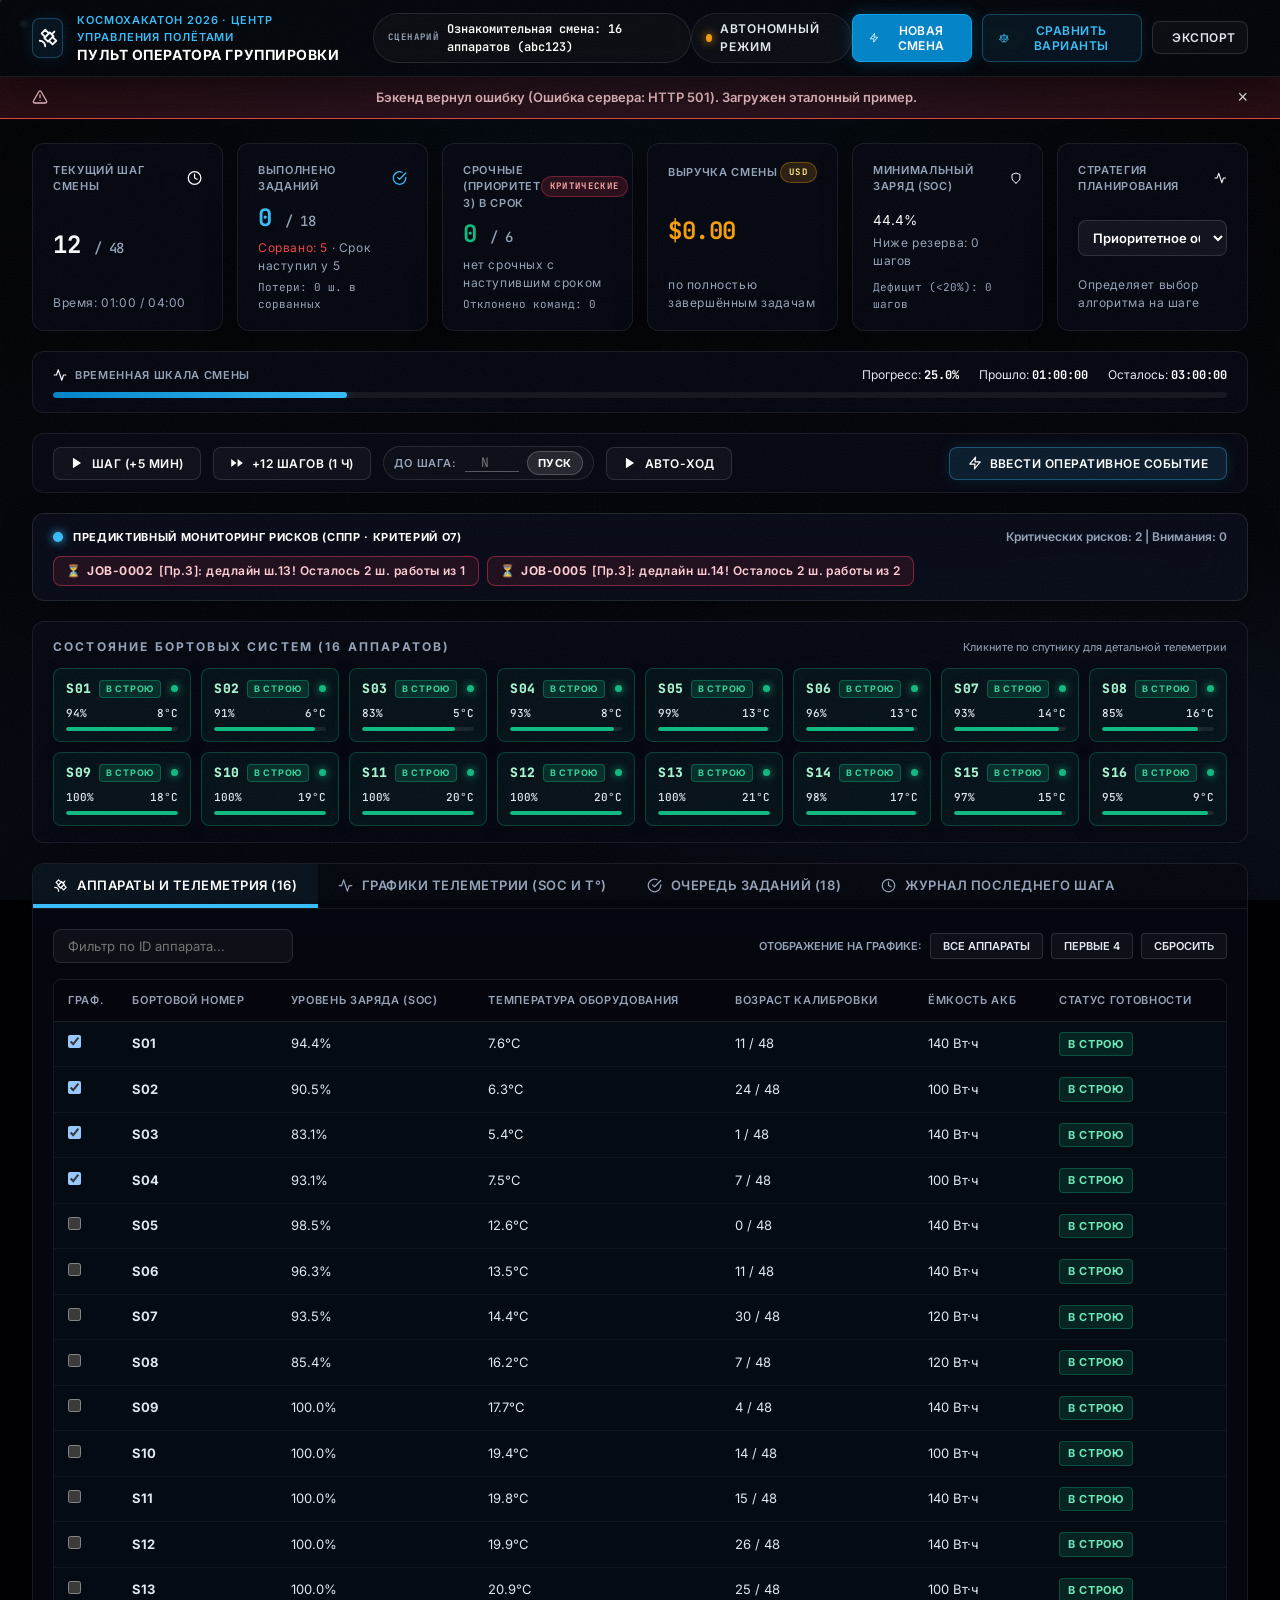
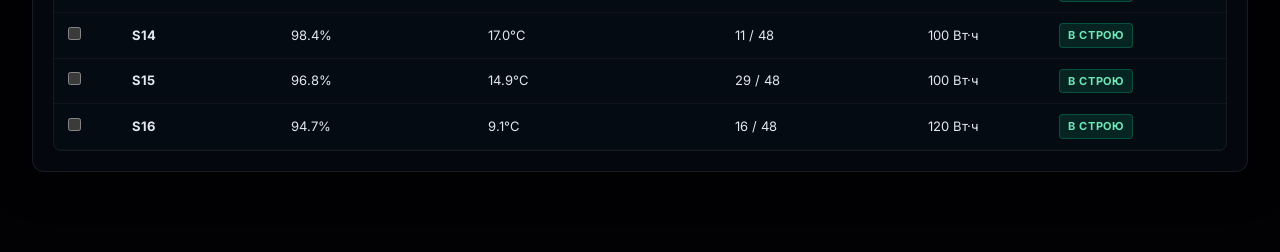
==== commit 8136b870: "style: transition to professional aerospace enterprise typography and official high-contrast color s" ====
--- a/app/static/index.html
+++ b/app/static/index.html
@@ -5,10 +5,10 @@
   <meta name="viewport" content="width=device-width, initial-scale=1.0">
   <title>ПУЛЬТ ЦУП · ОРБИТАЛЬНАЯ ГРУППИРОВКА | КосмоХакатон 2026</title>
   
-  <!-- Футуристические шрифты (WebTactics Aero/Space style: Syncopate, Orbitron, Rajdhani) -->
+  <!-- Профессиональная инженерная типографика (Inter & JetBrains Mono) -->
   <link rel="preconnect" href="https://fonts.googleapis.com">
   <link rel="preconnect" href="https://fonts.gstatic.com" crossorigin>
-  <link href="https://fonts.googleapis.com/css2?family=Orbitron:wght@500;600;700;800;900&family=Rajdhani:wght@500;600;700&family=Syncopate:wght@400;700&display=swap" rel="stylesheet">
+  <link href="https://fonts.googleapis.com/css2?family=Inter:wght@400;500;600;700;800&family=JetBrains+Mono:wght@400;500;600;700&display=swap" rel="stylesheet">
 
   <link rel="stylesheet" href="style.css">
   
--- a/app/static/style.css
+++ b/app/static/style.css
@@ -3,29 +3,33 @@
    Дизайн-система нового поколения (Inspired by WebTactics.org)
    ========================================================================== */
 
-@import url('https://fonts.googleapis.com/css2?family=Orbitron:wght@500;600;700;800;900&family=Rajdhani:wght@500;600;700&family=Syncopate:wght@400;700&family=JetBrains+Mono:wght@400;500;600&display=swap');
+@import url('https://fonts.googleapis.com/css2?family=Inter:wght@400;500;600;700;800&family=JetBrains+Mono:wght@400;500;600;700&display=swap');
 
 :root {
   color-scheme: dark;
 
-  /* Базовая палитра глубокого космического вакуума (WebTactics Void) */
+  /* Базовая палитра глубокого космического вакуума */
   --bg-void: #020204;
   --bg-deep: #05070d;
-  --bg-surface-0: rgba(6, 9, 18, 0.75);
-  --bg-surface-1: rgba(10, 14, 28, 0.82);
-  --bg-surface-2: rgba(18, 24, 46, 0.88);
-  --bg-card: rgba(9, 13, 26, 0.7);
-  --bg-card-hover: rgba(20, 28, 54, 0.85);
-
-  /* Неоновые акценты: Cyber Violet & Orbital Cyan */
-  --accent-purple: #d8b4fe;
-  --accent-purple-dim: rgba(216, 180, 254, 0.15);
-  --accent-neon: #a855f7;
-  --accent-glow: rgba(216, 180, 254, 0.25);
+  --bg-surface-0: rgba(7, 10, 20, 0.78);
+  --bg-surface-1: rgba(11, 16, 30, 0.85);
+  --bg-surface-2: rgba(18, 26, 48, 0.90);
+  --bg-card: rgba(9, 14, 28, 0.75);
+  --bg-card-hover: rgba(16, 24, 46, 0.90);
+
+  /* Официальные строгие акценты: Aerospace Cyan & Pure White */
+  --accent-primary: #38bdf8;
+  --accent-primary-dim: rgba(56, 189, 248, 0.12);
+  --accent-primary-glow: rgba(56, 189, 248, 0.25);
+
+  --accent-purple: #38bdf8;
+  --accent-purple-dim: rgba(56, 189, 248, 0.12);
+  --accent-neon: #0ea5e9;
+  --accent-glow: rgba(56, 189, 248, 0.25);
 
   --cyan-orbital: #38bdf8;
   --cyan-dim: rgba(56, 189, 248, 0.12);
-  --cyan-glow: rgba(56, 189, 248, 0.3);
+  --cyan-glow: rgba(56, 189, 248, 0.25);
 
   --emerald-live: #10b981;
   --emerald-glow: rgba(16, 185, 129, 0.25);
@@ -33,34 +37,34 @@
   --alert-amber: #f59e0b;
   --alert-amber-dim: rgba(245, 158, 11, 0.15);
 
-  --alert-red: #f43f5e;
-  --alert-red-dim: rgba(244, 63, 94, 0.15);
-  --alert-red-glow: rgba(244, 63, 94, 0.35);
-
-  --color-gold: #fbbf24;
+  --alert-red: #ef4444;
+  --alert-red-dim: rgba(239, 68, 68, 0.15);
+  --alert-red-glow: rgba(239, 68, 68, 0.3);
+
+  --color-gold: #f59e0b;
 
   /* Границы и разделители */
-  --border-hairline: 1px solid rgba(255, 255, 255, 0.08);
-  --border-subtle: rgba(255, 255, 255, 0.07);
-  --border-medium: rgba(255, 255, 255, 0.14);
-  --border-glow: 1px solid rgba(216, 180, 254, 0.35);
-
-  /* Типографика */
-  --text-primary: #ffffff;
-  --text-secondary: #cbd5e1;
-  --text-tertiary: #8892b0;
-  --text-muted: #64748b;
-
-  --font-head: 'Syncopate', sans-serif;
-  --font-hud: 'Rajdhani', sans-serif;
-  --font-num: 'Orbitron', monospace;
+  --border-hairline: 1px solid rgba(255, 255, 255, 0.09);
+  --border-subtle: rgba(255, 255, 255, 0.08);
+  --border-medium: rgba(255, 255, 255, 0.16);
+  --border-glow: 1px solid rgba(56, 189, 248, 0.35);
+
+  /* Высококонтрастная профессиональная типографика (WCAG AAA) */
+  --text-primary: #f8fafc;
+  --text-secondary: #e2e8f0;
+  --text-tertiary: #94a3b8;
+  --text-muted: #94a3b8;
+
+  --font-head: 'Inter', -apple-system, BlinkMacSystemFont, 'Segoe UI', Roboto, sans-serif;
+  --font-hud: 'Inter', -apple-system, BlinkMacSystemFont, 'Segoe UI', Roboto, sans-serif;
+  --font-num: 'JetBrains Mono', monospace;
   --font-mono: 'JetBrains Mono', monospace;
 
   /* Геометрия */
   --radius-xs: 4px;
   --radius-sm: 8px;
-  --radius-md: 14px;
-  --radius-lg: 20px;
+  --radius-md: 12px;
+  --radius-lg: 16px;
   --radius-full: 9999px;
 
   --ease-out: cubic-bezier(0.16, 1, 0.3, 1);
@@ -92,13 +96,13 @@
 body {
   background-color: var(--bg-void);
   background-image:
-    radial-gradient(ellipse 90% 55% at 50% 0%, rgba(139, 92, 246, 0.15) 0%, transparent 65%),
-    radial-gradient(ellipse 70% 45% at 85% 85%, rgba(56, 189, 248, 0.07) 0%, transparent 60%),
+    radial-gradient(ellipse 90% 55% at 50% 0%, rgba(14, 165, 233, 0.07) 0%, transparent 65%),
+    radial-gradient(ellipse 70% 45% at 85% 85%, rgba(56, 189, 248, 0.04) 0%, transparent 60%),
     linear-gradient(180deg, #020204 0%, #05070f 100%);
   background-attachment: fixed;
   color: var(--text-primary);
   font-family: var(--font-hud);
-  font-size: 14px;
+  font-size: 13.5px;
   line-height: 1.5;
   min-height: 100vh;
   display: flex;
@@ -108,7 +112,7 @@
 }
 
 ::selection {
-  background: rgba(216, 180, 254, 0.3);
+  background: rgba(56, 189, 248, 0.3);
   color: #ffffff;
 }
 
@@ -176,48 +180,46 @@
 }
 
 .brand-logo {
-  width: 42px;
-  height: 42px;
+  width: 40px;
+  height: 40px;
   border-radius: var(--radius-sm);
-  background: linear-gradient(135deg, rgba(216, 180, 254, 0.15) 0%, rgba(56, 189, 248, 0.1) 100%);
-  border: 1px solid rgba(216, 180, 254, 0.3);
+  background: rgba(56, 189, 248, 0.08);
+  border: 1px solid rgba(56, 189, 248, 0.3);
   display: flex;
   align-items: center;
   justify-content: center;
-  box-shadow: 0 0 20px rgba(168, 85, 247, 0.2);
-  transition: transform 0.3s var(--ease-out);
+  box-shadow: 0 0 16px rgba(56, 189, 248, 0.12);
+  transition: transform 0.25s var(--ease-out);
 }
 
 .brand-logo:hover {
-  transform: rotate(15deg) scale(1.05);
+  transform: scale(1.05);
 }
 
 .brand-logo .svg-icon {
   width: 22px;
   height: 22px;
-  stroke: var(--accent-purple);
+  stroke: var(--cyan-orbital);
 }
 
 .mission-tag {
   font-family: var(--font-hud);
   font-size: 11px;
-  letter-spacing: 0.25em;
-  text-transform: uppercase;
-  color: var(--accent-purple);
+  letter-spacing: 0.08em;
+  text-transform: uppercase;
+  color: var(--cyan-orbital);
   font-weight: 600;
   display: block;
 }
 
 .brand-title {
   font-family: var(--font-head);
-  font-size: 15px;
+  font-size: 14px;
   font-weight: 700;
-  letter-spacing: 0.14em;
-  text-transform: uppercase;
-  background: linear-gradient(180deg, #ffffff 0%, #cbd5e1 100%);
-  -webkit-background-clip: text;
-  -webkit-text-fill-color: transparent;
-  line-height: 1.1;
+  letter-spacing: 0.04em;
+  text-transform: uppercase;
+  color: #ffffff;
+  line-height: 1.2;
   margin-top: 2px;
 }
 
@@ -327,89 +329,89 @@
   align-items: center;
   justify-content: center;
   gap: 8px;
-  padding: 8px 18px;
-  border-radius: var(--radius-full);
+  padding: 8px 16px;
+  border-radius: var(--radius-sm);
   font-family: var(--font-hud);
   font-size: 12px;
-  font-weight: 700;
-  letter-spacing: 0.12em;
+  font-weight: 600;
+  letter-spacing: 0.04em;
   text-transform: uppercase;
   cursor: pointer;
   border: 1px solid transparent;
-  transition: all 0.25s var(--ease-out);
+  transition: all 0.2s var(--ease-out);
   position: relative;
   overflow: hidden;
 }
 
 .btn:disabled {
-  opacity: 0.4;
+  opacity: 0.35;
   cursor: not-allowed;
   pointer-events: none;
 }
 
 .btn-primary {
-  background: #ffffff;
-  color: #020204;
-  border-color: #ffffff;
-  box-shadow: 0 0 25px rgba(255, 255, 255, 0.25);
+  background: #0284c7;
+  color: #ffffff;
+  border-color: #0ea5e9;
+  box-shadow: 0 0 16px rgba(14, 165, 233, 0.25);
 }
 
 .btn-primary:hover {
-  background: var(--accent-purple);
-  border-color: var(--accent-purple);
-  box-shadow: 0 0 30px rgba(216, 180, 254, 0.5);
+  background: #0ea5e9;
+  border-color: #38bdf8;
+  box-shadow: 0 0 20px rgba(56, 189, 248, 0.35);
   transform: translateY(-1px);
 }
 
 .btn-secondary {
-  background: rgba(216, 180, 254, 0.08);
-  color: var(--accent-purple);
-  border: 1px solid rgba(216, 180, 254, 0.35);
-  box-shadow: 0 0 20px rgba(216, 180, 254, 0.1);
+  background: rgba(56, 189, 248, 0.08);
+  color: var(--cyan-orbital);
+  border: 1px solid rgba(56, 189, 248, 0.3);
+  box-shadow: 0 0 14px rgba(56, 189, 248, 0.08);
 }
 
 .btn-secondary:hover {
-  background: rgba(216, 180, 254, 0.2);
-  border-color: var(--accent-purple);
-  color: #fff;
+  background: rgba(56, 189, 248, 0.16);
+  border-color: var(--cyan-orbital);
+  color: #ffffff;
   transform: translateY(-1px);
 }
 
 .btn-outline {
   background: rgba(255, 255, 255, 0.03);
   color: var(--text-secondary);
-  border: 1px solid rgba(255, 255, 255, 0.15);
+  border: 1px solid rgba(255, 255, 255, 0.12);
 }
 
 .btn-outline:hover {
   background: rgba(255, 255, 255, 0.08);
-  border-color: rgba(255, 255, 255, 0.3);
+  border-color: rgba(255, 255, 255, 0.25);
   color: #ffffff;
 }
 
 .btn-danger-soft {
-  background: rgba(244, 63, 94, 0.08);
-  border: 1px solid rgba(244, 63, 94, 0.3);
+  background: rgba(239, 68, 68, 0.1);
+  border: 1px solid rgba(239, 68, 68, 0.35);
   color: #fca5a5;
 }
 
 .btn-danger-soft:hover {
-  background: rgba(244, 63, 94, 0.2);
+  background: rgba(239, 68, 68, 0.22);
   border-color: var(--alert-red);
   color: #ffffff;
 }
 
 .btn-success-soft {
   background: rgba(16, 185, 129, 0.12);
-  border: 1px solid rgba(16, 185, 129, 0.4);
+  border: 1px solid rgba(16, 185, 129, 0.35);
   color: #6ee7b7;
 }
 
 .btn-success-soft:hover {
-  background: rgba(16, 185, 129, 0.25);
+  background: rgba(16, 185, 129, 0.22);
   border-color: var(--emerald-live);
   color: #ffffff;
-  box-shadow: 0 0 20px rgba(16, 185, 129, 0.3);
+  box-shadow: 0 0 16px rgba(16, 185, 129, 0.25);
 }
 
 .svg-btn-icon {
@@ -422,7 +424,7 @@
    ========================================================================== */
 .operation-bar {
   background: rgba(5, 7, 15, 0.95);
-  border-bottom: 1px solid var(--accent-purple);
+  border-bottom: 1px solid var(--cyan-orbital);
   padding: 8px 2.5vw;
   display: flex;
   align-items: center;
@@ -431,14 +433,14 @@
   top: 65px;
   z-index: 99;
   backdrop-filter: blur(16px);
-  box-shadow: 0 4px 20px rgba(168, 85, 247, 0.25);
+  box-shadow: 0 4px 20px rgba(56, 189, 248, 0.15);
 }
 
 .spinner-orbit {
   width: 16px;
   height: 16px;
-  border: 2px solid rgba(216, 180, 254, 0.2);
-  border-top-color: var(--accent-purple);
+  border: 2px solid rgba(56, 189, 248, 0.2);
+  border-top-color: var(--cyan-orbital);
   border-radius: 50%;
   animation: spin 0.8s linear infinite;
 }
@@ -450,8 +452,8 @@
 .operation-text {
   font-family: var(--font-hud);
   font-size: 12px;
-  letter-spacing: 0.1em;
-  color: var(--accent-purple);
+  letter-spacing: 0.05em;
+  color: var(--cyan-orbital);
   font-weight: 600;
   text-transform: uppercase;
 }
@@ -527,14 +529,14 @@
   box-shadow: 0 10px 30px rgba(0, 0, 0, 0.35);
 }
 
-/* Conic Glowing Border on Hover (WebTactics signature effect) */
+/* Conic Glowing Border on Hover */
 .kpi-panel::before {
   content: '';
   position: absolute;
   inset: 0;
   border-radius: var(--radius-md);
   padding: 1px;
-  background: conic-gradient(from var(--bento-angle, 0deg), transparent 65%, rgba(216, 180, 254, 0.45) 85%, transparent 100%);
+  background: conic-gradient(from var(--bento-angle, 0deg), transparent 65%, rgba(56, 189, 248, 0.35) 85%, transparent 100%);
   -webkit-mask: linear-gradient(#fff 0 0) content-box, linear-gradient(#fff 0 0);
   -webkit-mask-composite: xor;
   mask: linear-gradient(#fff 0 0) content-box, linear-gradient(#fff 0 0);
@@ -546,8 +548,8 @@
 
 .kpi-panel:hover {
   transform: translateY(-2px);
-  border-color: rgba(216, 180, 254, 0.25);
-  box-shadow: 0 14px 40px rgba(0, 0, 0, 0.5), 0 0 25px rgba(216, 180, 254, 0.08);
+  border-color: rgba(56, 189, 248, 0.3);
+  box-shadow: 0 14px 40px rgba(0, 0, 0, 0.5), 0 0 20px rgba(56, 189, 248, 0.08);
 }
 
 .kpi-panel:hover::before {
@@ -566,7 +568,7 @@
 }
 
 /* ==========================================================================
-   WEBACTICS DYNAMIC RADIAL SPOTLIGHT
+   DYNAMIC RADIAL SPOTLIGHT
    ========================================================================== */
 .kpi-panel,
 .fleet-sat-card,
@@ -587,7 +589,7 @@
   position: absolute;
   inset: 0;
   border-radius: inherit;
-  background: radial-gradient(420px circle at var(--mouse-x, -500px) var(--mouse-y, -500px), rgba(216, 180, 254, 0.08), transparent 70%);
+  background: radial-gradient(420px circle at var(--mouse-x, -500px) var(--mouse-y, -500px), rgba(56, 189, 248, 0.05), transparent 70%);
   pointer-events: none;
   opacity: 0;
   transition: opacity 0.3s ease;
@@ -613,8 +615,8 @@
 .panel-label {
   font-family: var(--font-hud);
   font-size: 11px;
-  font-weight: 700;
-  letter-spacing: 0.15em;
+  font-weight: 600;
+  letter-spacing: 0.06em;
   text-transform: uppercase;
   color: var(--text-tertiary);
 }
@@ -627,14 +629,14 @@
 }
 
 .kpi-panel:hover .panel-icon {
-  stroke: var(--accent-purple);
+  stroke: var(--cyan-orbital);
 }
 
 .panel-value {
   font-family: var(--font-num);
-  font-size: 26px;
-  font-weight: 800;
-  color: #ffffff;
+  font-size: 24px;
+  font-weight: 700;
+  color: var(--text-primary);
   letter-spacing: -0.02em;
   font-variant-numeric: tabular-nums;
   line-height: 1.1;
@@ -727,7 +729,7 @@
 }
 
 .select-goal:focus {
-  outline: 2px solid var(--accent-purple);
+  outline: 2px solid var(--cyan-orbital);
   outline-offset: 2px;
 }
 
@@ -760,14 +762,14 @@
 .timeline-svg {
   width: 14px;
   height: 14px;
-  stroke: var(--accent-purple);
+  stroke: var(--cyan-orbital);
 }
 
 .timeline-header-text {
   font-family: var(--font-hud);
   font-size: 11px;
-  font-weight: 700;
-  letter-spacing: 0.18em;
+  font-weight: 600;
+  letter-spacing: 0.06em;
   text-transform: uppercase;
   color: var(--text-tertiary);
 }
@@ -800,9 +802,9 @@
 
 .timeline-progress-fill {
   height: 100%;
-  background: linear-gradient(90deg, #8b5cf6 0%, #d8b4fe 60%, #38bdf8 100%);
+  background: linear-gradient(90deg, #0284c7 0%, #38bdf8 100%);
   border-radius: var(--radius-full);
-  box-shadow: 0 0 15px rgba(216, 180, 254, 0.5);
+  box-shadow: 0 0 10px rgba(56, 189, 248, 0.4);
   transition: width 0.4s var(--ease-out);
 }
 
@@ -833,50 +835,50 @@
   background: rgba(255, 255, 255, 0.04);
   border: 1px solid rgba(255, 255, 255, 0.12);
   color: #fff;
-  padding: 9px 18px;
-  border-radius: var(--radius-full);
+  padding: 8px 16px;
+  border-radius: var(--radius-sm);
   font-family: var(--font-hud);
   font-size: 12px;
-  font-weight: 700;
-  letter-spacing: 0.12em;
+  font-weight: 600;
+  letter-spacing: 0.04em;
   text-transform: uppercase;
   cursor: pointer;
   display: inline-flex;
   align-items: center;
   gap: 8px;
-  transition: all 0.25s var(--ease-out);
+  transition: all 0.2s var(--ease-out);
 }
 
 .btn-step:hover {
-  background: rgba(216, 180, 254, 0.14);
-  border-color: var(--accent-purple);
-  box-shadow: 0 0 20px rgba(216, 180, 254, 0.25);
+  background: rgba(56, 189, 248, 0.12);
+  border-color: var(--cyan-orbital);
+  box-shadow: 0 0 14px rgba(56, 189, 248, 0.2);
   transform: translateY(-1px);
 }
 
 .btn-event {
-  background: linear-gradient(135deg, rgba(216, 180, 254, 0.2) 0%, rgba(168, 85, 247, 0.25) 100%);
-  border: 1px solid rgba(216, 180, 254, 0.4);
+  background: rgba(56, 189, 248, 0.12);
+  border: 1px solid rgba(56, 189, 248, 0.35);
   color: #ffffff;
-  padding: 9px 20px;
-  border-radius: var(--radius-full);
+  padding: 8px 18px;
+  border-radius: var(--radius-sm);
   font-family: var(--font-hud);
   font-size: 12px;
-  font-weight: 700;
-  letter-spacing: 0.12em;
+  font-weight: 600;
+  letter-spacing: 0.04em;
   text-transform: uppercase;
   cursor: pointer;
   display: inline-flex;
   align-items: center;
   gap: 8px;
-  transition: all 0.25s var(--ease-out);
-  box-shadow: 0 0 25px rgba(168, 85, 247, 0.2);
+  transition: all 0.2s var(--ease-out);
+  box-shadow: 0 0 15px rgba(56, 189, 248, 0.15);
 }
 
 .btn-event:hover {
-  background: linear-gradient(135deg, rgba(216, 180, 254, 0.35) 0%, rgba(168, 85, 247, 0.4) 100%);
-  border-color: #fff;
-  box-shadow: 0 0 35px rgba(216, 180, 254, 0.4);
+  background: rgba(56, 189, 248, 0.22);
+  border-color: var(--cyan-orbital);
+  box-shadow: 0 0 20px rgba(56, 189, 248, 0.25);
   transform: translateY(-1px);
 }
 
@@ -924,8 +926,8 @@
 }
 
 .btn-step-go:hover {
-  background: var(--accent-purple);
-  color: #000;
+  background: var(--cyan-orbital);
+  color: #020204;
 }
 
 /* ==========================================================================
@@ -961,21 +963,21 @@
   width: 10px;
   height: 10px;
   border-radius: 50%;
-  background: var(--accent-purple);
-  box-shadow: 0 0 12px var(--accent-purple);
+  background: var(--cyan-orbital);
+  box-shadow: 0 0 10px var(--cyan-orbital);
   animation: pulse-beacon 2s infinite ease-in-out;
 }
 
 @keyframes pulse-beacon {
   0%, 100% { transform: scale(1); opacity: 0.8; }
-  50% { transform: scale(1.4); opacity: 1; box-shadow: 0 0 20px var(--accent-purple); }
+  50% { transform: scale(1.3); opacity: 1; box-shadow: 0 0 16px var(--cyan-orbital); }
 }
 
 .radar-title {
   font-family: var(--font-head);
   font-size: 11px;
   font-weight: 700;
-  letter-spacing: 0.16em;
+  letter-spacing: 0.06em;
   color: #ffffff;
   text-transform: uppercase;
 }
@@ -1338,31 +1340,31 @@
   border: none;
   border-bottom: 2px solid transparent;
   color: var(--text-tertiary);
-  padding: 14px 22px;
+  padding: 13px 20px;
   font-family: var(--font-hud);
   font-size: 13px;
-  font-weight: 700;
-  letter-spacing: 0.12em;
+  font-weight: 600;
+  letter-spacing: 0.04em;
   text-transform: uppercase;
   cursor: pointer;
   display: flex;
   align-items: center;
-  gap: 10px;
+  gap: 9px;
   white-space: nowrap;
-  transition: all 0.25s var(--ease-out);
+  transition: all 0.2s var(--ease-out);
   position: relative;
 }
 
 .nav-tab:hover {
-  color: #fff;
-  background: rgba(255, 255, 255, 0.02);
+  color: var(--text-primary);
+  background: rgba(255, 255, 255, 0.03);
 }
 
 .nav-tab.active {
-  color: var(--accent-purple);
-  border-bottom-color: var(--accent-purple);
-  background: rgba(216, 180, 254, 0.05);
-  box-shadow: inset 0 -4px 12px rgba(216, 180, 254, 0.15);
+  color: #ffffff;
+  border-bottom-color: var(--cyan-orbital);
+  background: rgba(56, 189, 248, 0.06);
+  box-shadow: inset 0 -2px 0 var(--cyan-orbital);
 }
 
 .tab-icon {
@@ -1403,18 +1405,18 @@
   width: 100%;
   background: rgba(255, 255, 255, 0.04);
   border: 1px solid rgba(255, 255, 255, 0.1);
-  border-radius: var(--radius-full);
-  padding: 8px 16px;
+  border-radius: var(--radius-sm);
+  padding: 8px 14px;
   color: #fff;
   font-family: var(--font-hud);
   font-size: 13px;
   outline: none;
-  transition: border-color 0.25s;
+  transition: border-color 0.2s;
 }
 
 .search-input:focus {
-  border-color: var(--accent-purple);
-  box-shadow: 0 0 15px rgba(216, 180, 254, 0.2);
+  border-color: var(--cyan-orbital);
+  box-shadow: 0 0 12px rgba(56, 189, 248, 0.2);
 }
 
 .selection-actions {
@@ -1435,18 +1437,18 @@
   border: 1px solid rgba(255, 255, 255, 0.12);
   color: var(--text-secondary);
   padding: 5px 12px;
-  border-radius: var(--radius-full);
-  font-family: var(--font-hud);
-  font-size: 11px;
-  font-weight: 700;
+  border-radius: var(--radius-xs);
+  font-family: var(--font-hud);
+  font-size: 11px;
+  font-weight: 600;
   text-transform: uppercase;
   cursor: pointer;
   transition: all 0.2s;
 }
 
 .btn-pill:hover {
-  background: rgba(216, 180, 254, 0.15);
-  border-color: var(--accent-purple);
+  background: rgba(56, 189, 248, 0.12);
+  border-color: var(--cyan-orbital);
   color: #fff;
 }
 
@@ -1475,8 +1477,8 @@
   padding: 12px 14px;
   font-family: var(--font-hud);
   font-size: 11px;
-  font-weight: 700;
-  letter-spacing: 0.12em;
+  font-weight: 600;
+  letter-spacing: 0.06em;
   text-transform: uppercase;
   color: var(--text-tertiary);
   border-bottom: 1px solid rgba(255, 255, 255, 0.08);
@@ -1495,7 +1497,7 @@
 }
 
 .data-table tbody tr:hover {
-  background: rgba(216, 180, 254, 0.04);
+  background: rgba(56, 189, 248, 0.04);
 }
 
 .data-table tbody tr.row-healthy {
@@ -1614,7 +1616,7 @@
   max-height: 90vh;
   display: flex;
   flex-direction: column;
-  box-shadow: 0 30px 90px rgba(0, 0, 0, 0.8), 0 0 0 1px rgba(216, 180, 254, 0.15);
+  box-shadow: 0 30px 90px rgba(0, 0, 0, 0.8), 0 0 0 1px rgba(56, 189, 248, 0.15);
   animation: modalSlideUp 0.35s var(--ease-out);
   overflow: hidden;
 }
@@ -1637,31 +1639,31 @@
   background: rgba(5, 7, 14, 0.6);
 }
 
-.window-header h3 {
+.window-title {
   font-family: var(--font-head);
-  font-size: 14px;
+  font-size: 15px;
   font-weight: 700;
-  letter-spacing: 0.12em;
-  text-transform: uppercase;
-  color: #fff;
-}
-
-.window-close {
+  letter-spacing: 0.06em;
+  text-transform: uppercase;
+  color: #ffffff;
+}
+
+.window-close-btn {
   background: transparent;
   border: none;
   color: var(--text-tertiary);
-  font-size: 24px;
+  font-size: 20px;
   cursor: pointer;
-  line-height: 1;
+  padding: 4px;
   transition: color 0.2s;
 }
 
-.window-close:hover {
+.window-close-btn:hover {
   color: #fff;
 }
 
 .window-body {
-  padding: 22px 24px;
+  padding: 20px 24px;
   overflow-y: auto;
   display: flex;
   flex-direction: column;
@@ -1679,22 +1681,23 @@
 }
 
 /* Формы и поля */
-.form-field {
+.field-group {
   display: flex;
   flex-direction: column;
   gap: 6px;
 }
 
-.form-field label {
-  font-family: var(--font-hud);
-  font-size: 12px;
-  font-weight: 700;
-  letter-spacing: 0.1em;
-  text-transform: uppercase;
-  color: var(--text-secondary);
+.field-label {
+  font-family: var(--font-hud);
+  font-size: 11px;
+  font-weight: 600;
+  letter-spacing: 0.05em;
+  text-transform: uppercase;
+  color: var(--text-tertiary);
 }
 
 .form-input {
+  width: 100%;
   background: rgba(255, 255, 255, 0.04);
   border: 1px solid rgba(255, 255, 255, 0.12);
   border-radius: var(--radius-sm);
@@ -1703,12 +1706,12 @@
   font-family: var(--font-hud);
   font-size: 13px;
   outline: none;
-  transition: all 0.25s;
+  transition: all 0.2s;
 }
 
 .form-input:focus {
-  border-color: var(--accent-purple);
-  box-shadow: 0 0 15px rgba(216, 180, 254, 0.2);
+  border-color: var(--cyan-orbital);
+  box-shadow: 0 0 12px rgba(56, 189, 248, 0.2);
   background: rgba(255, 255, 255, 0.07);
 }
 
@@ -1745,17 +1748,17 @@
 
 .file-picker-box {
   background: rgba(255, 255, 255, 0.03);
-  border: 1px dashed rgba(216, 180, 254, 0.3);
+  border: 1px dashed rgba(56, 189, 248, 0.3);
   border-radius: var(--radius-sm);
   padding: 14px;
   text-align: center;
   cursor: pointer;
-  transition: all 0.25s;
+  transition: all 0.2s;
 }
 
 .file-picker-box:hover {
-  background: rgba(216, 180, 254, 0.08);
-  border-color: var(--accent-purple);
+  background: rgba(56, 189, 248, 0.08);
+  border-color: var(--cyan-orbital);
 }
 
 .file-hidden-input {
@@ -1781,8 +1784,8 @@
 }
 
 .goal-radio-item:hover {
-  border-color: rgba(216, 180, 254, 0.3);
-  background: rgba(216, 180, 254, 0.04);
+  border-color: rgba(56, 189, 248, 0.3);
+  background: rgba(56, 189, 248, 0.04);
 }
 
 .radio-desc strong {
@@ -1814,7 +1817,7 @@
 
 .accordion-hint {
   font-size: 11px;
-  color: var(--accent-purple);
+  color: var(--cyan-orbital);
   font-family: var(--font-hud);
   font-weight: 600;
 }
@@ -1879,8 +1882,8 @@
 }
 
 .event-pill-tab.active {
-  background: rgba(216, 180, 254, 0.15);
-  border-color: var(--accent-purple);
+  background: rgba(56, 189, 248, 0.12);
+  border-color: var(--cyan-orbital);
   color: #fff;
 }
 
@@ -1904,9 +1907,9 @@
 }
 
 .btn-chip:hover {
-  background: var(--accent-purple);
-  color: #000;
-  border-color: var(--accent-purple);
+  background: var(--cyan-orbital);
+  color: #020204;
+  border-color: var(--cyan-orbital);
 }
 
 /* Модалка сравнения (A vs B) */
@@ -1932,17 +1935,18 @@
 .pick-strategy label {
   font-family: var(--font-hud);
   font-size: 12px;
-  font-weight: 700;
+  font-weight: 600;
+  letter-spacing: 0.04em;
   text-transform: uppercase;
   color: var(--text-tertiary);
 }
 
 .vs-divider {
   font-family: var(--font-num);
-  font-size: 10px;
-  font-weight: 800;
-  color: var(--accent-purple);
-  letter-spacing: 0.15em;
+  font-size: 11px;
+  font-weight: 700;
+  color: var(--cyan-orbital);
+  letter-spacing: 0.1em;
 }
 
 .compare-columns-grid {
@@ -1964,11 +1968,11 @@
 .side-tag {
   font-family: var(--font-num);
   font-size: 11px;
-  font-weight: 800;
-  letter-spacing: 0.12em;
+  font-weight: 700;
+  letter-spacing: 0.06em;
   text-transform: uppercase;
   padding: 4px 10px;
-  border-radius: var(--radius-full);
+  border-radius: var(--radius-xs);
   display: inline-block;
   margin-bottom: 8px;
 }
@@ -1980,9 +1984,9 @@
 }
 
 .tag-b {
-  background: rgba(216, 180, 254, 0.15);
-  border: 1px solid rgba(216, 180, 254, 0.4);
-  color: #e9d5ff;
+  background: rgba(16, 185, 129, 0.15);
+  border: 1px solid rgba(16, 185, 129, 0.4);
+  color: #6ee7b7;
 }
 
 .metric-line {
@@ -1991,18 +1995,18 @@
   justify-content: space-between;
   font-size: 13px;
   font-family: var(--font-hud);
-  padding: 4px 0;
+  padding: 5px 0;
   border-bottom: 1px solid rgba(255, 255, 255, 0.04);
 }
 
 .metric-line strong {
   font-family: var(--font-num);
-  font-size: 14px;
+  font-size: 13px;
 }
 
 .verdict-banner {
-  background: linear-gradient(135deg, rgba(216, 180, 254, 0.08) 0%, rgba(56, 189, 248, 0.05) 100%);
-  border: 1px solid rgba(216, 180, 254, 0.3);
+  background: rgba(56, 189, 248, 0.05);
+  border: 1px solid rgba(56, 189, 248, 0.25);
   border-radius: var(--radius-sm);
   padding: 16px 20px;
   margin-top: 16px;
@@ -2019,14 +2023,14 @@
 .verdict-svg {
   width: 16px;
   height: 16px;
-  stroke: var(--accent-purple);
+  stroke: var(--cyan-orbital);
 }
 
 .verdict-heading h5 {
   font-family: var(--font-head);
-  font-size: 11px;
+  font-size: 12px;
   font-weight: 700;
-  letter-spacing: 0.12em;
+  letter-spacing: 0.05em;
   text-transform: uppercase;
   color: #fff;
 }
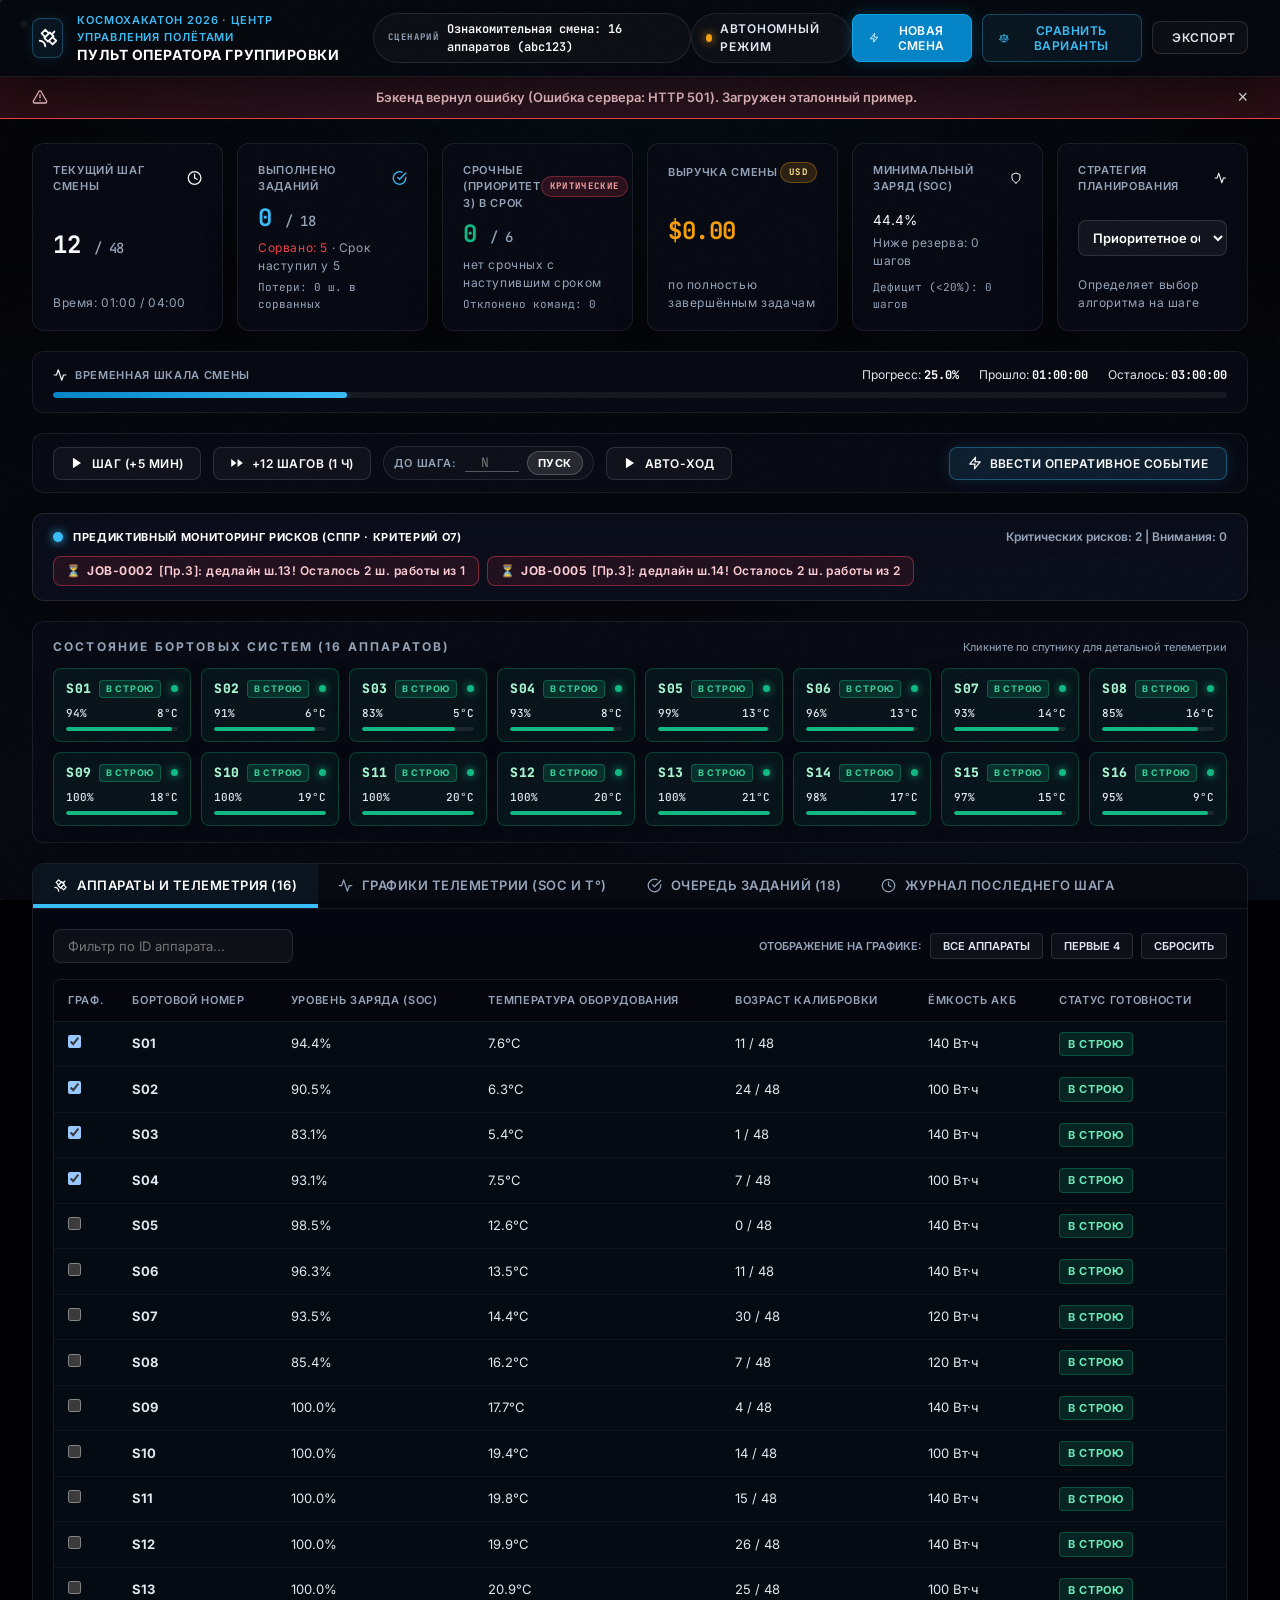
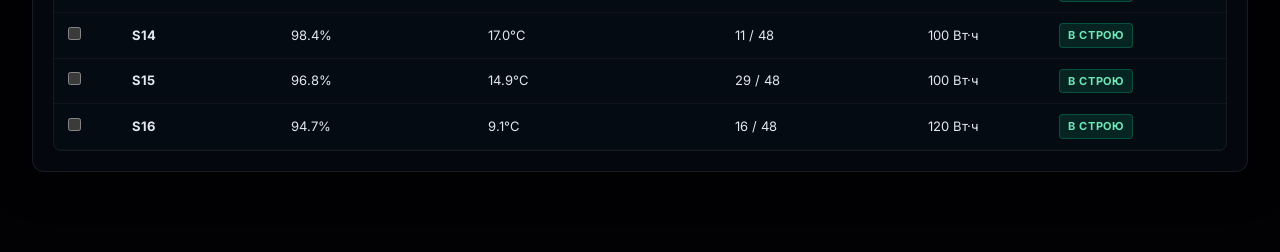
==== commit f4842961: "feat(ui): complete mobile and tablet responsive optimization with touch ergonomics and bottom-sheet " ====
--- a/app/static/index.html
+++ b/app/static/index.html
@@ -2,7 +2,7 @@
 <html lang="ru">
 <head>
   <meta charset="UTF-8">
-  <meta name="viewport" content="width=device-width, initial-scale=1.0">
+  <meta name="viewport" content="width=device-width, initial-scale=1.0, viewport-fit=cover">
   <title>ПУЛЬТ ЦУП · ОРБИТАЛЬНАЯ ГРУППИРОВКА | КосмоХакатон 2026</title>
   
   <!-- Профессиональная инженерная типографика (Inter & JetBrains Mono) -->
--- a/app/static/style.css
+++ b/app/static/style.css
@@ -1452,6 +1452,49 @@
   color: #fff;
 }
 
+.filters-row {
+  display: flex;
+  align-items: center;
+  gap: 12px;
+  flex-wrap: wrap;
+  width: 100%;
+}
+
+.filter-box {
+  display: flex;
+  align-items: center;
+  gap: 6px;
+}
+
+.filter-box label {
+  font-family: var(--font-hud);
+  font-size: 11px;
+  font-weight: 600;
+  text-transform: uppercase;
+  color: var(--text-tertiary);
+  letter-spacing: 0.04em;
+  white-space: nowrap;
+}
+
+.control-select {
+  background: rgba(255, 255, 255, 0.04);
+  border: 1px solid rgba(255, 255, 255, 0.12);
+  border-radius: var(--radius-sm);
+  color: #fff;
+  font-family: var(--font-hud);
+  font-size: 12.5px;
+  font-weight: 500;
+  padding: 6px 10px;
+  cursor: pointer;
+  outline: none;
+  transition: all 0.2s;
+}
+
+.control-select:focus {
+  border-color: var(--cyan-orbital);
+  box-shadow: 0 0 10px rgba(56, 189, 248, 0.2);
+}
+
 /* ==========================================================================
    ТАБЛИЦЫ (HUD DATA TABLES)
    ========================================================================== */
@@ -2066,36 +2109,746 @@
 }
 
 /* ==========================================================================
-   АДАПТИВНОСТЬ (RESPONSIVE VIEWPORTS)
+   АДАПТИВНОСТЬ И МОБИЛЬНАЯ ЭРГОНОМИКА (RESPONSIVE VIEWPORTS & MOBILE UX)
    ========================================================================== */
+
+/* Базовые оптимизации для сенсорных экранов и мобильных устройств */
+button, .btn, .nav-tab, .fleet-sat-card, .btn-pill, .btn-step, .btn-event, .btn-step-go, select, input {
+  touch-action: manipulation;
+  -webkit-tap-highlight-color: rgba(56, 189, 248, 0.15);
+}
+
+.table-frame {
+  -webkit-overflow-scrolling: touch;
+  scrollbar-width: thin;
+  scrollbar-color: rgba(56, 189, 248, 0.3) rgba(255, 255, 255, 0.04);
+}
+
+.table-frame::-webkit-scrollbar {
+  height: 5px;
+}
+
+.table-frame::-webkit-scrollbar-thumb {
+  background: rgba(56, 189, 248, 0.3);
+  border-radius: 4px;
+}
+
+/* 1. Десктопы с уменьшенным разрешением и ноутбуки (<= 1200px) */
 @media (max-width: 1200px) {
   .kpi-grid {
     grid-template-columns: repeat(3, 1fr);
   }
 }
 
-@media (max-width: 860px) {
+/* 2. Планшеты (<= 960px) */
+@media (max-width: 960px) {
+  .main-layout {
+    padding: 16px 2vw 60px;
+    gap: 16px;
+  }
+
   .app-header {
     flex-direction: column;
     align-items: stretch;
+    gap: 10px;
+    padding: 12px 18px;
+  }
+
+  .header-left {
+    display: flex;
+    align-items: center;
+    justify-content: space-between;
+    width: 100%;
+    flex-wrap: wrap;
+    gap: 10px;
+  }
+
+  .header-center {
+    justify-content: center;
+    width: 100%;
+  }
+
+  .status-indicator-badge {
+    width: 100%;
+    justify-content: center;
+  }
+
+  .header-right {
+    display: flex;
+    justify-content: stretch;
+    width: 100%;
+    gap: 8px;
+  }
+
+  .header-right .btn {
+    flex: 1;
+    font-size: 11.5px;
+    padding: 8px 10px;
+    text-align: center;
+  }
+
+  .kpi-grid {
+    grid-template-columns: repeat(3, 1fr);
+    gap: 10px;
+  }
+
+  .charts-duo {
+    grid-template-columns: 1fr;
+    gap: 14px;
+  }
+
+  .compare-columns-grid {
+    grid-template-columns: 1fr;
     gap: 12px;
   }
-  .header-left, .header-center, .header-right {
-    justify-content: space-between;
-  }
+}
+
+/* 3. Смартфоны и мобильные устройства (<= 680px) */
+@media (max-width: 680px) {
+  body {
+    font-size: 13px;
+  }
+
+  .main-layout {
+    padding: 10px 8px max(40px, env(safe-area-inset-bottom));
+    gap: 10px;
+  }
+
+  /* Шапка ЦУП на мобильном */
+  .app-header {
+    padding: max(10px, env(safe-area-inset-top)) 10px 10px;
+    gap: 8px;
+  }
+
+  .header-left {
+    gap: 8px;
+  }
+
+  .brand {
+    gap: 8px;
+    flex: 1;
+    min-width: 0;
+  }
+
+  .brand-logo {
+    width: 32px;
+    height: 32px;
+    flex-shrink: 0;
+  }
+
+  .brand-logo .svg-icon {
+    width: 18px;
+    height: 18px;
+  }
+
+  .mission-tag {
+    font-size: 9px;
+    letter-spacing: 0.04em;
+    white-space: nowrap;
+    overflow: hidden;
+    text-overflow: ellipsis;
+    max-width: 190px;
+  }
+
+  .brand-title {
+    font-size: 12px;
+    line-height: 1.15;
+  }
+
+  .session-chip {
+    padding: 3px 8px;
+    gap: 4px;
+    flex-shrink: 0;
+  }
+
+  .chip-label {
+    font-size: 8px;
+  }
+
+  .chip-value {
+    font-size: 11px;
+  }
+
+  .header-center {
+    margin-top: -2px;
+  }
+
+  .status-indicator-badge {
+    padding: 4px 10px;
+    font-size: 10.5px;
+    border-radius: var(--radius-sm);
+  }
+
+  .status-label {
+    font-size: 10.5px;
+  }
+
+  /* Кнопки в шапке на мобильном */
+  .header-right {
+    display: grid;
+    grid-template-columns: 1.3fr 1.3fr 1fr;
+    gap: 6px;
+    width: 100%;
+  }
+
+  .header-right .btn {
+    padding: 8px 6px;
+    font-size: 10.5px;
+    gap: 4px;
+    border-radius: var(--radius-xs);
+    white-space: nowrap;
+    text-overflow: ellipsis;
+    overflow: hidden;
+  }
+
+  .header-right .svg-btn-icon {
+    width: 12px;
+    height: 12px;
+    flex-shrink: 0;
+  }
+
+  /* Bento KPI Дашборд на мобильном: эргономичные 2 колонки */
   .kpi-grid {
     grid-template-columns: repeat(2, 1fr);
-  }
-  .charts-duo {
+    gap: 6px;
+  }
+
+  .kpi-panel {
+    padding: 10px 10px;
+    border-radius: var(--radius-sm);
+  }
+
+  .kpi-panel.goal-panel {
+    grid-column: span 2;
+  }
+
+  .panel-header {
+    margin-bottom: 4px;
+  }
+
+  .panel-label {
+    font-size: 9.5px;
+    letter-spacing: 0.03em;
+  }
+
+  .panel-icon {
+    width: 13px;
+    height: 13px;
+  }
+
+  .panel-value {
+    font-size: 18px;
+    margin-bottom: 2px;
+  }
+
+  .val-sub {
+    font-size: 11px;
+  }
+
+  .panel-footer {
+    font-size: 10px;
+    line-height: 1.25;
+  }
+
+  .kpi-sub-line {
+    font-size: 9.5px;
+    margin-top: 2px;
+  }
+
+  .badge-tag {
+    font-size: 8px;
+    padding: 2px 6px;
+  }
+
+  .goal-control-wrapper {
+    margin: 4px 0 6px;
+  }
+
+  .select-goal {
+    font-size: 11.5px;
+    padding: 6px 8px;
+  }
+
+  /* Временная шкала на мобильном */
+  .timeline-strip {
+    padding: 10px 10px;
+    gap: 6px;
+    border-radius: var(--radius-sm);
+  }
+
+  .timeline-meta-bar {
+    flex-direction: column;
+    align-items: flex-start;
+    gap: 4px;
+  }
+
+  .timeline-title-group {
+    gap: 6px;
+  }
+
+  .timeline-header-text {
+    font-size: 10px;
+  }
+
+  .timeline-stats {
+    width: 100%;
+    display: flex;
+    justify-content: space-between;
+    gap: 4px;
+    font-size: 10.5px;
+  }
+
+  .timeline-track-bg {
+    height: 5px;
+  }
+
+  /* Панель оперативного управления (Пульт) на мобильном */
+  .action-toolbar {
+    padding: 8px 10px;
+    gap: 8px;
+    border-radius: var(--radius-sm);
+  }
+
+  .toolbar-section {
+    width: 100%;
+  }
+
+  .toolbar-section:first-child {
+    display: grid;
+    grid-template-columns: 1fr 1fr;
+    gap: 6px;
+  }
+
+  .btn-step {
+    padding: 8px 8px;
+    font-size: 11px;
+    width: 100%;
+    justify-content: center;
+    gap: 5px;
+    min-height: 40px;
+    border-radius: var(--radius-xs);
+  }
+
+  .step-direct-box {
+    width: 100%;
+    justify-content: center;
+    padding: 4px 8px;
+    min-height: 40px;
+    border-radius: var(--radius-xs);
+    gap: 6px;
+  }
+
+  .direct-label {
+    font-size: 9.5px;
+  }
+
+  .step-num-input {
+    width: 38px;
+    font-size: 13px;
+  }
+
+  .btn-step-go {
+    padding: 3px 8px;
+    font-size: 10px;
+  }
+
+  .btn-event {
+    width: 100%;
+    justify-content: center;
+    font-size: 11.5px;
+    padding: 9px 12px;
+    min-height: 42px;
+    border-radius: var(--radius-xs);
+  }
+
+  /* Предиктивный радар на мобильном */
+  .risk-radar-panel {
+    padding: 10px 10px;
+    gap: 6px;
+    border-radius: var(--radius-sm);
+  }
+
+  .radar-header {
+    flex-direction: column;
+    align-items: flex-start;
+    gap: 4px;
+  }
+
+  .radar-title {
+    font-size: 10px;
+  }
+
+  .radar-summary-stats {
+    font-size: 10.5px;
+  }
+
+  .radar-alerts-list {
+    gap: 5px;
+  }
+
+  .radar-pill {
+    font-size: 10.5px;
+    padding: 3px 7px;
+    border-radius: var(--radius-xs);
+  }
+
+  /* Матрица бортовых систем (Спутники) на мобильном */
+  .fleet-matrix-panel {
+    padding: 10px 10px;
+    gap: 8px;
+    border-radius: var(--radius-sm);
+  }
+
+  .matrix-header {
+    flex-direction: column;
+    align-items: flex-start;
+    gap: 2px;
+  }
+
+  .matrix-title {
+    font-size: 10.5px;
+    letter-spacing: 0.1em;
+  }
+
+  .matrix-hint {
+    font-size: 9.5px;
+  }
+
+  .fleet-grid {
+    grid-template-columns: repeat(auto-fill, minmax(90px, 1fr));
+    gap: 6px;
+  }
+
+  .fleet-sat-card {
+    padding: 7px 7px;
+    min-height: 58px;
+    border-radius: 6px;
+    gap: 4px;
+  }
+
+  .fleet-sat-card:active {
+    transform: scale(0.96);
+    filter: brightness(1.2);
+  }
+
+  .fleet-card-id {
+    font-size: 11.5px;
+  }
+
+  .fleet-card-status-tag {
+    font-size: 7.5px;
+    padding: 1px 3px;
+  }
+
+  .fleet-card-metrics {
+    font-size: 9.5px;
+  }
+
+  .fleet-card-bar-bg {
+    height: 3px;
+  }
+
+  /* Вкладки на мобильном */
+  .tabs-container {
+    border-radius: var(--radius-sm);
+  }
+
+  .tabs-nav {
+    overflow-x: auto;
+    -webkit-overflow-scrolling: touch;
+    scrollbar-width: none;
+    padding: 0 4px;
+  }
+
+  .tabs-nav::-webkit-scrollbar {
+    display: none;
+  }
+
+  .nav-tab {
+    padding: 10px 11px;
+    font-size: 11px;
+    gap: 5px;
+    flex-shrink: 0;
+  }
+
+  .tab-icon {
+    width: 13px;
+    height: 13px;
+  }
+
+  .tab-pane {
+    padding: 10px 8px;
+  }
+
+  .pane-toolbar {
+    flex-direction: column;
+    align-items: stretch;
+    gap: 8px;
+    margin-bottom: 10px;
+  }
+
+  .search-wrapper {
+    min-width: 0;
+    width: 100%;
+  }
+
+  .search-input {
+    padding: 7px 10px;
+    font-size: 12px;
+  }
+
+  .selection-actions {
+    width: 100%;
+    justify-content: flex-start;
+    flex-wrap: wrap;
+    gap: 5px;
+  }
+
+  .action-label {
+    font-size: 10px;
+    width: 100%;
+    margin-bottom: 2px;
+  }
+
+  .btn-pill {
+    padding: 4px 9px;
+    font-size: 10px;
+  }
+
+  /* Фильтры очереди заданий на мобильном */
+  .filters-row {
+    display: grid;
+    grid-template-columns: 1fr 1fr;
+    gap: 6px;
+    width: 100%;
+  }
+
+  .filters-row .search-wrapper {
+    grid-column: span 2;
+  }
+
+  .filter-box {
+    flex-direction: column;
+    align-items: flex-start;
+    gap: 2px;
+  }
+
+  .filter-box label {
+    font-size: 9.5px;
+  }
+
+  .control-select {
+    width: 100%;
+    font-size: 11.5px;
+    padding: 6px 6px;
+  }
+
+  /* Таблицы с данными на мобильном */
+  .table-frame {
+    box-shadow: inset -10px 0 10px -10px rgba(56, 189, 248, 0.25);
+  }
+
+  .data-table th {
+    padding: 8px 8px;
+    font-size: 9.5px;
+  }
+
+  .data-table td {
+    padding: 7px 8px;
+    font-size: 11px;
+    white-space: nowrap;
+  }
+
+  /* Графики на мобильном */
+  .chart-box {
+    padding: 10px;
+    border-radius: var(--radius-sm);
+  }
+
+  .chart-title-group h4 {
+    font-size: 11px;
+  }
+
+  .chart-sub {
+    font-size: 9.5px;
+  }
+
+  .chart-canvas-box {
+    height: 220px;
+  }
+
+  /* Модальные окна: Премиальный мобильный Bottom-Sheet диалог */
+  .modal-overlay {
+    padding: 0;
+    align-items: flex-end;
+  }
+
+  .modal-window,
+  .modal-window-wide {
+    max-width: 100%;
+    width: 100%;
+    max-height: 92vh;
+    border-radius: 18px 18px 0 0;
+    border-bottom: none;
+    border-left: none;
+    border-right: none;
+    box-shadow: 0 -10px 40px rgba(0, 0, 0, 0.9);
+  }
+
+  .window-header {
+    padding: 12px 16px;
+  }
+
+  .window-header h3 {
+    font-size: 13px;
+  }
+
+  .window-close {
+    font-size: 22px;
+    padding: 4px 8px;
+  }
+
+  .window-body {
+    padding: 12px 14px;
+    gap: 10px;
+    max-height: calc(92vh - 115px);
+  }
+
+  .window-footer {
+    padding: 10px 14px max(12px, env(safe-area-inset-bottom));
+    flex-direction: row;
+    gap: 8px;
+  }
+
+  .window-footer .btn {
+    flex: 1;
+    min-height: 40px;
+    font-size: 11.5px;
+    justify-content: center;
+  }
+
+  .grid-2, .grid-3 {
     grid-template-columns: 1fr;
-  }
-  .compare-columns-grid {
-    grid-template-columns: 1fr;
-  }
-}
-
-@media (max-width: 540px) {
+    gap: 8px;
+  }
+
+  .grid-4 {
+    grid-template-columns: 1fr 1fr;
+    gap: 6px;
+  }
+
+  .form-input {
+    font-size: 12.5px;
+    padding: 8px 10px;
+  }
+
+  .event-preset-row {
+    flex-direction: column;
+    align-items: stretch;
+    gap: 8px;
+    padding: 8px 10px;
+  }
+
+  .event-preset-row > div:last-child {
+    display: grid !important;
+    grid-template-columns: 1fr auto !important;
+    gap: 6px !important;
+    width: 100%;
+  }
+
+  .event-preset-row .btn {
+    font-size: 10.5px;
+    padding: 6px 8px;
+  }
+
+  .event-type-tabs {
+    overflow-x: auto;
+    -webkit-overflow-scrolling: touch;
+    gap: 5px;
+  }
+
+  .event-pill-tab {
+    font-size: 10.5px;
+    padding: 5px 10px;
+    white-space: nowrap;
+    flex-shrink: 0;
+  }
+
+  .compare-toolbar-row {
+    flex-direction: column;
+    align-items: stretch;
+    gap: 8px;
+    padding: 10px;
+  }
+
+  .pick-strategy {
+    justify-content: space-between;
+    width: 100%;
+  }
+
+  .pick-strategy .form-input {
+    max-width: 65%;
+  }
+
+  .vs-divider {
+    text-align: center;
+    font-size: 10px;
+  }
+
+  .verdict-banner {
+    padding: 12px 14px;
+  }
+
+  .verdict-body {
+    font-size: 12.5px;
+  }
+}
+
+/* 4. Компактные экраны (<= 380px, например iPhone SE) */
+@media (max-width: 380px) {
+  .mission-tag {
+    display: none;
+  }
+
+  .brand-title {
+    font-size: 11px;
+  }
+
+  .header-right {
+    grid-template-columns: 1fr 1fr;
+  }
+
+  .header-right #btnDownloadResult {
+    grid-column: span 2;
+  }
+
   .kpi-grid {
-    grid-template-columns: 1fr;
-  }
-}
+    gap: 5px;
+  }
+
+  .kpi-panel {
+    padding: 8px 8px;
+  }
+
+  .panel-value {
+    font-size: 16px;
+  }
+
+  .fleet-grid {
+    grid-template-columns: repeat(auto-fill, minmax(78px, 1fr));
+    gap: 4px;
+  }
+
+  .fleet-sat-card {
+    padding: 6px 6px;
+    min-height: 52px;
+  }
+
+  .fleet-card-id {
+    font-size: 11px;
+  }
+
+  .fleet-card-metrics {
+    font-size: 8.5px;
+  }
+}
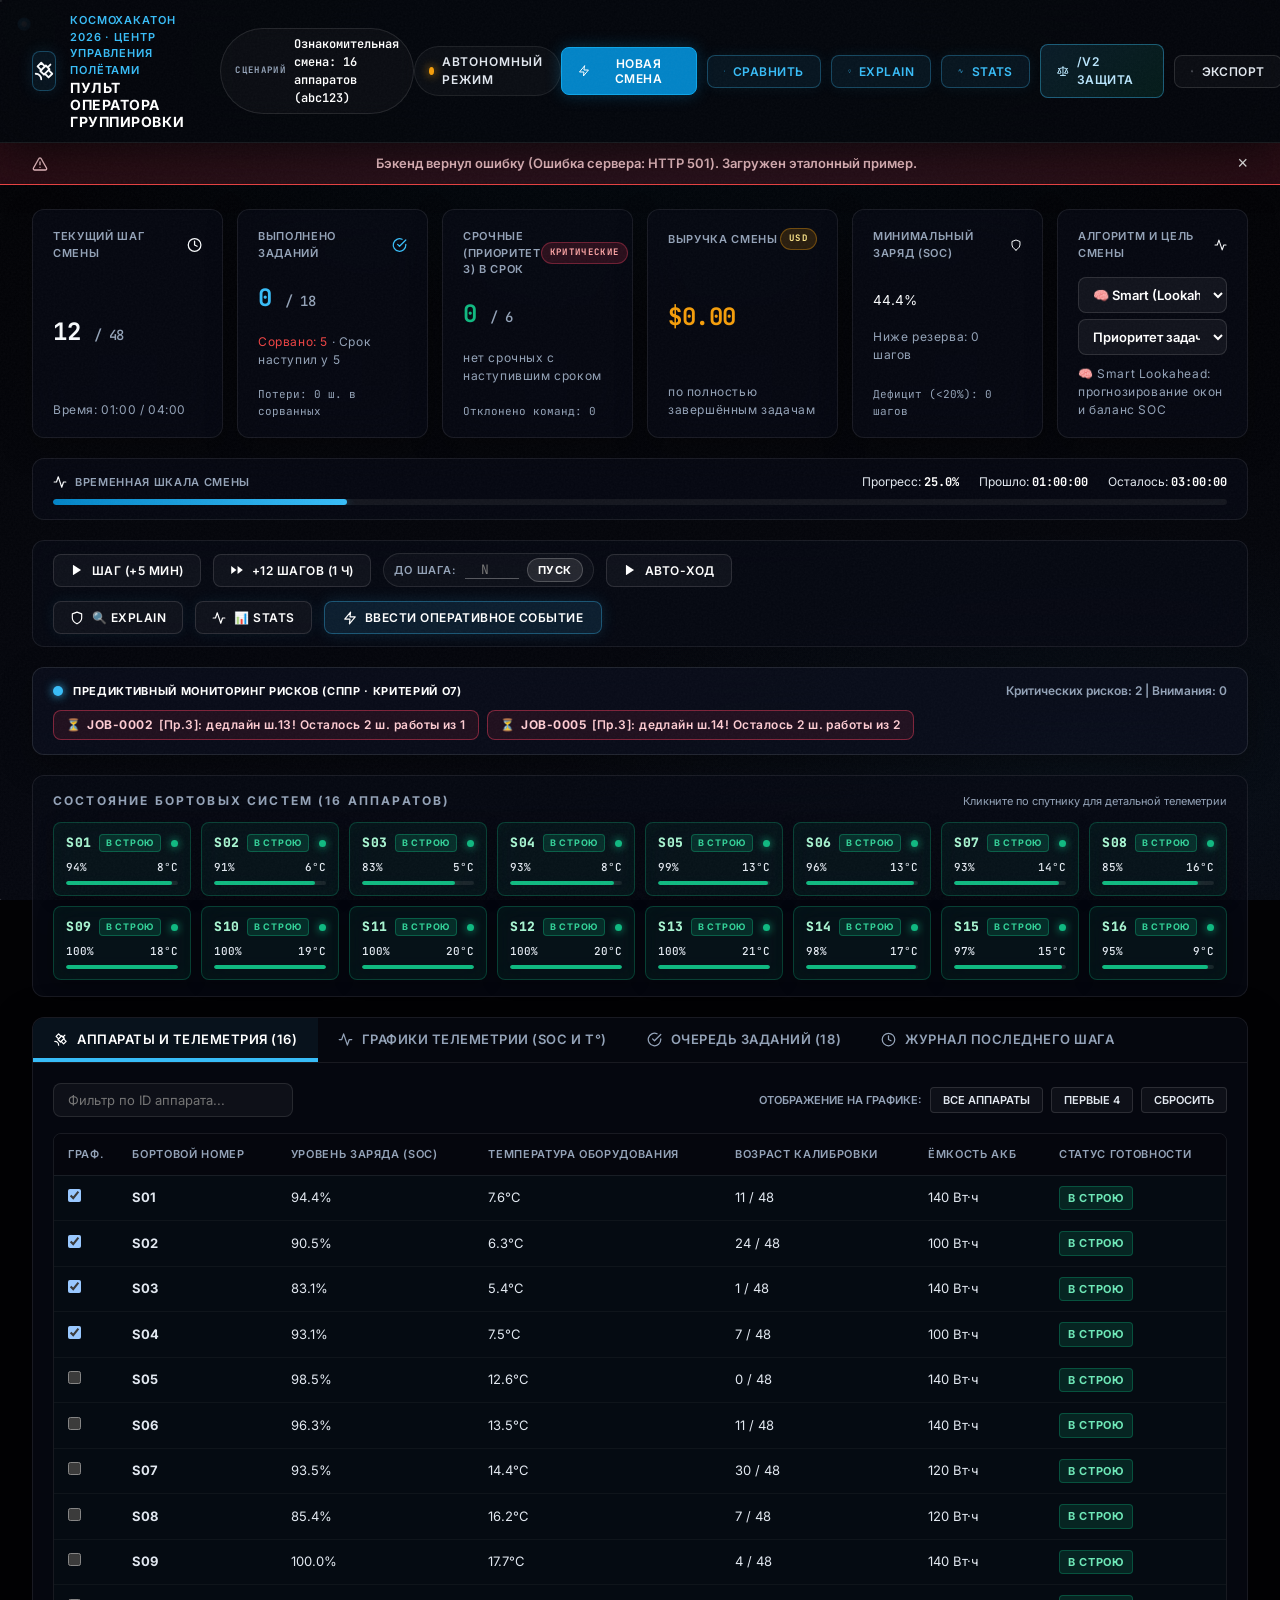
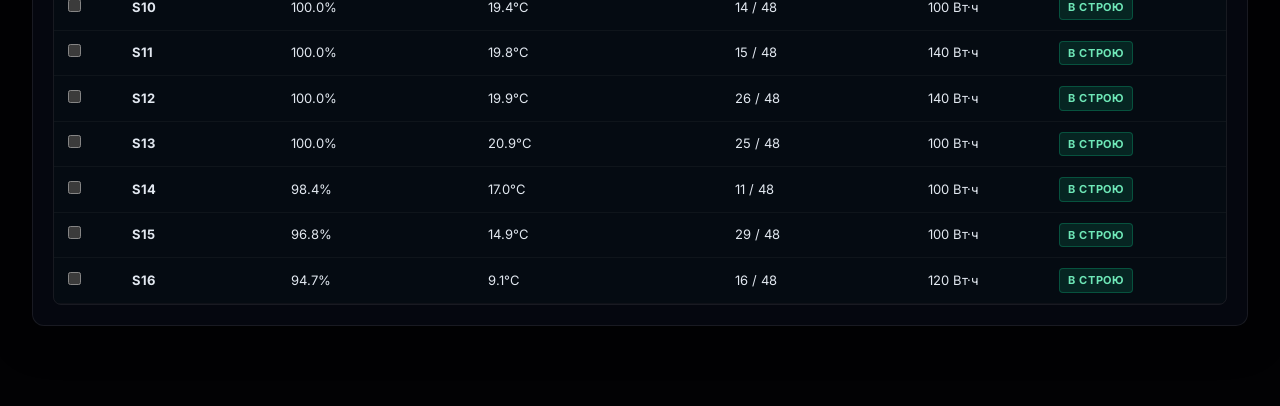
==== commit 45288ec8: "feat(ui): add algorithm selection, Explain/Stats modals, and /v2 defense presentation dashboard - ap" ====
--- a/app/static/index.html
+++ b/app/static/index.html
@@ -111,11 +111,23 @@
         <svg class="svg-btn-icon"><use href="#icon-zap"></use></svg>
         <span>Новая смена</span>
       </button>
-      <button class="btn btn-secondary" id="btnCompare" disabled>
+      <button class="btn btn-secondary" id="btnCompare" disabled title="Сравнение альтернативных вариантов и алгоритмов">
         <svg class="svg-btn-icon"><use href="#icon-scale"></use></svg>
-        <span>Сравнить варианты</span>
+        <span>Сравнить</span>
       </button>
-      <button class="btn btn-outline" id="btnDownloadResult" disabled>
+      <button class="btn btn-secondary" id="btnOpenExplain" disabled title="Аудит и объяснение решений планировщика (Explain Engine)">
+        <svg class="svg-btn-icon"><use href="#icon-shield"></use></svg>
+        <span>Explain</span>
+      </button>
+      <button class="btn btn-secondary" id="btnOpenStats" disabled title="Утилизация флота и аналитика ресурсов (Stats)">
+        <svg class="svg-btn-icon"><use href="#icon-activity"></use></svg>
+        <span>Stats</span>
+      </button>
+      <a href="/v2" class="btn btn-outline btn-v2-link" target="_blank" title="Открыть специализированный аналитический экран защиты /v2">
+        <svg class="svg-btn-icon"><use href="#icon-scale"></use></svg>
+        <span>/v2 Защита</span>
+      </a>
+      <button class="btn btn-outline" id="btnDownloadResult" disabled title="Скачать cosmo-B-ops-result-1.0">
         <svg class="svg-btn-icon"><use href="#icon-download"></use></svg>
         <span>Экспорт</span>
       </button>
@@ -193,19 +205,23 @@
         <div class="kpi-sub-line" id="kpiCriticalSocCount">Дефицит (&lt;20%): 0 шагов</div>
       </div>
 
-      <!-- Карточка 6: Цель управления -->
+      <!-- Карточка 6: Алгоритм и стратегия смены -->
       <div class="kpi-panel goal-panel">
         <div class="panel-header">
-          <span class="panel-label">СТРАТЕГИЯ ПЛАНИРОВАНИЯ</span>
+          <span class="panel-label">АЛГОРИТМ И ЦЕЛЬ СМЕНЫ</span>
           <svg class="panel-icon"><use href="#icon-activity"></use></svg>
         </div>
-        <div class="goal-control-wrapper">
-          <select id="goalSelect" class="select-goal">
-            <option value="priority">Приоритетное обслуживание (priority)</option>
-            <option value="revenue">Коммерческая отдача (revenue)</option>
+        <div class="goal-control-wrapper" style="display:flex; flex-direction:column; gap:6px;">
+          <select id="algorithmSelect" class="select-goal" title="Ядро планирования действий аппаратов">
+            <option value="smart" selected>🧠 Smart (Lookahead + SOC)</option>
+            <option value="baseline">⚙️ Baseline (Жадный отбор)</option>
           </select>
-        </div>
-        <div class="panel-footer" id="goalNotice">Определяет выбор алгоритма на шаге</div>
+          <select id="goalSelect" class="select-goal" title="Критерий оптимизации смены">
+            <option value="priority">Приоритет задач (priority)</option>
+            <option value="revenue">Выручка (revenue)</option>
+          </select>
+        </div>
+        <div class="panel-footer" id="goalNotice">Умный выбор действий на каждом шаге</div>
       </div>
     </section>
 
@@ -255,6 +271,14 @@
       </div>
 
       <div class="toolbar-section">
+        <button class="btn btn-secondary btn-step" id="btnToolbarExplain" disabled title="Аудит решений и причин срыва заданий (Explain Engine)">
+          <svg class="svg-btn-icon"><use href="#icon-shield"></use></svg>
+          <span>🔍 Explain</span>
+        </button>
+        <button class="btn btn-secondary btn-step" id="btnToolbarStats" disabled title="Статистика утилизации ресурсов флота (Stats)">
+          <svg class="svg-btn-icon"><use href="#icon-activity"></use></svg>
+          <span>📊 Stats</span>
+        </button>
         <button class="btn btn-event" id="btnOpenEventModal">
           <svg class="svg-btn-icon"><use href="#icon-zap"></use></svg>
           <span>Ввести оперативное событие</span>
@@ -504,6 +528,26 @@
         </div>
 
         <div class="form-field">
+          <label>Алгоритм планирования (ядро):</label>
+          <div class="goal-radio-group">
+            <label class="goal-radio-item">
+              <input type="radio" name="startAlgorithm" value="smart" checked />
+              <div class="radio-desc">
+                <strong>🧠 Умный Lookahead (smart) — Рекомендуется</strong>
+                <span>Прогнозирование окон связи, упреждающая зарядка АКБ (>30%) и терморежим</span>
+              </div>
+            </label>
+            <label class="goal-radio-item">
+              <input type="radio" name="startAlgorithm" value="baseline" />
+              <div class="radio-desc">
+                <strong>⚙️ Базовый жадный (baseline)</strong>
+                <span>Простое правило (дедлайн, приоритет, стоимость) без упреждающего анализа</span>
+              </div>
+            </label>
+          </div>
+        </div>
+
+        <div class="form-field">
           <label>Цель управления сменой:</label>
           <div class="goal-radio-group">
             <label class="goal-radio-item">
@@ -741,21 +785,29 @@
       <div class="window-body">
         <div class="compare-toolbar-row">
           <div class="pick-strategy">
-            <label>Стратегия A:</label>
-            <select id="compareGoalA" class="form-input">
-              <option value="priority" selected>priority (Приоритет)</option>
-              <option value="revenue">revenue (Выручка)</option>
+            <label>Вариант A:</label>
+            <select id="compareAlgA" class="form-input" style="width:105px;">
+              <option value="smart" selected>smart</option>
+              <option value="baseline">baseline</option>
+            </select>
+            <select id="compareGoalA" class="form-input" style="width:105px;">
+              <option value="priority" selected>priority</option>
+              <option value="revenue">revenue</option>
             </select>
           </div>
           <span class="vs-divider">ПРОТИВ</span>
           <div class="pick-strategy">
-            <label>Стратегия B:</label>
-            <select id="compareGoalB" class="form-input">
-              <option value="revenue" selected>revenue (Выручка)</option>
-              <option value="priority">priority (Приоритет)</option>
+            <label>Вариант B:</label>
+            <select id="compareAlgB" class="form-input" style="width:105px;">
+              <option value="baseline" selected>baseline</option>
+              <option value="smart">smart</option>
             </select>
-          </div>
-          <button class="btn btn-secondary" id="btnRunCompareRequest">Рассчитать</button>
+            <select id="compareGoalB" class="form-input" style="width:105px;">
+              <option value="priority">priority</option>
+              <option value="revenue" selected>revenue</option>
+            </select>
+          </div>
+          <button class="btn btn-primary" id="btnRunCompareRequest">Рассчитать</button>
         </div>
 
         <div class="compare-columns-grid">
@@ -844,6 +896,160 @@
     </div>
   </div>
 
+  <!-- МОДАЛЬНОЕ ОКНО: АУДИТ РЕШЕНИЙ ПЛАНИРОВЩИКА (EXPLAIN · КРИТЕРИЙ О7) -->
+  <div class="modal-overlay hidden" id="modalExplain">
+    <div class="modal-window modal-window-wide">
+      <div class="window-header">
+        <div style="display:flex; align-items:center; gap:8px;">
+          <svg class="svg-btn-icon text-accent" style="width:18px;height:18px;"><use href="#icon-shield"></use></svg>
+          <h3>Аудит решений планировщика (Explain Engine · О7)</h3>
+        </div>
+        <button class="window-close" id="btnCloseExplainModal">&times;</button>
+      </div>
+
+      <div class="window-body">
+        <!-- Сводка причин невыполнения -->
+        <div class="explain-summary-grid">
+          <div class="explain-stat-card">
+            <span class="stat-label">НЕ ВЫПОЛНЕНО</span>
+            <strong class="stat-num" id="explainNotCompletedCount">0</strong>
+            <span class="stat-desc">задач в пуле смены</span>
+          </div>
+          <div class="explain-stat-card warn">
+            <span class="stat-label">ДЕФИЦИТ ОКОН</span>
+            <strong class="stat-num text-warning" id="explainImpossibleCount">0</strong>
+            <span class="stat-desc">невозможно физически</span>
+          </div>
+          <div class="explain-stat-card info">
+            <span class="stat-label">ЕЩЁ НЕ ОТКРЫТО</span>
+            <strong class="stat-num text-accent" id="explainNotReleasedCount">0</strong>
+            <span class="stat-desc">релиз на будущих шагах</span>
+          </div>
+          <div class="explain-stat-card danger">
+            <span class="stat-label">ДЕФИЦИТ ЭНЕРГИИ</span>
+            <strong class="stat-num text-danger" id="explainEnergyCount">0</strong>
+            <span class="stat-desc">защита резерва АКБ</span>
+          </div>
+        </div>
+
+        <!-- Переключатель вкладок внутри Explain -->
+        <div class="event-type-tabs" style="margin-top: 10px;">
+          <button class="event-pill-tab active" id="btnExplainTabTop">Срочные задачи (Приоритет 3)</button>
+          <button class="event-pill-tab" id="btnExplainTabJobDetail">Детальный аудит задания</button>
+        </div>
+
+        <!-- Вкладка 1: Топ срочных задач -->
+        <div id="explainSectionTop" class="explain-section">
+          <div class="table-frame" style="max-height: 320px;">
+            <table class="data-table">
+              <thead>
+                <tr>
+                  <th>ID</th>
+                  <th>Тип</th>
+                  <th>Выручка</th>
+                  <th>Окно (ш.)</th>
+                  <th>Контакты / Нужно</th>
+                  <th>Статус</th>
+                  <th>Вердикт математической модели</th>
+                  <th>Действие</th>
+                </tr>
+              </thead>
+              <tbody id="explainTopTbody">
+                <tr><td colspan="8" class="table-empty">Загрузка аудита заданий...</td></tr>
+              </tbody>
+            </table>
+          </div>
+        </div>
+
+        <!-- Вкладка 2: Детальный пошаговый аудит конкретного задания -->
+        <div id="explainSectionDetail" class="explain-section hidden">
+          <div style="display:flex; align-items:center; gap:10px; margin-bottom: 12px; flex-wrap: wrap;">
+            <label style="font-size:12px; color:var(--text-tertiary);">Выберите или введите ID задания:</label>
+            <input type="text" id="explainJobIdInput" placeholder="JOB-0001" class="form-input font-mono" style="max-width: 160px;" />
+            <button class="btn btn-secondary" id="btnRunJobExplain">Аудит задания</button>
+          </div>
+          <div class="job-audit-card" id="jobAuditDetails">
+            <span class="text-tertiary">Выберите задание из списка выше или введите его ID для полного пошагового аудита.</span>
+          </div>
+        </div>
+      </div>
+
+      <div class="window-footer">
+        <button class="btn btn-outline" id="btnRefreshExplain">Обновить аудит</button>
+        <button class="btn btn-primary" id="btnCloseExplainModalBtn">Закрыть</button>
+      </div>
+    </div>
+  </div>
+
+  <!-- МОДАЛЬНОЕ ОКНО: СТАТИСТИКА ЗАГРУЗКИ ФЛОТА (STATS) -->
+  <div class="modal-overlay hidden" id="modalStats">
+    <div class="modal-window modal-window-wide">
+      <div class="window-header">
+        <div style="display:flex; align-items:center; gap:8px;">
+          <svg class="svg-btn-icon text-accent" style="width:18px;height:18px;"><use href="#icon-activity"></use></svg>
+          <h3>Утилизация группировки и загрузка ресурсов (Stats)</h3>
+        </div>
+        <button class="window-close" id="btnCloseStatsModal">&times;</button>
+      </div>
+
+      <div class="window-body">
+        <!-- 4 Ключевые метрики загрузки -->
+        <div class="explain-summary-grid">
+          <div class="explain-stat-card info">
+            <span class="stat-label">РАБОТА НАД ЗАДАЧАМИ</span>
+            <strong class="stat-num text-accent" id="statsJobShare">--%</strong>
+            <span class="stat-desc">от общего фонда времени</span>
+          </div>
+          <div class="explain-stat-card">
+            <span class="stat-label">КАЛИБРОВКА СЕНСОРОВ</span>
+            <strong class="stat-num text-success" id="statsCalibShare">--%</strong>
+            <span class="stat-desc">поддержание точности</span>
+          </div>
+          <div class="explain-stat-card warn">
+            <span class="stat-label">ПРОСТОЙ АППАРАТОВ</span>
+            <strong class="stat-num text-warning" id="statsIdleShare">--%</strong>
+            <span class="stat-desc">ожидание окон / энергии</span>
+          </div>
+          <div class="explain-stat-card">
+            <span class="stat-label">ОКНА СВЯЗИ С ЗЕМЛЕЙ</span>
+            <strong class="stat-num text-gold" id="statsContactUtil">--%</strong>
+            <span class="stat-desc">утилизация радиолиний</span>
+          </div>
+        </div>
+
+        <div style="margin-top: 12px;">
+          <h5 style="font-size:12px; font-weight:700; letter-spacing:0.06em; text-transform:uppercase; margin-bottom:8px; color:var(--text-tertiary);">
+            СТАТУС И УТИЛИЗАЦИЯ ПО КАЖДОМУ АППАРАТУ:
+          </h5>
+          <div class="table-frame" style="max-height: 320px;">
+            <table class="data-table">
+              <thead>
+                <tr>
+                  <th>Спутник</th>
+                  <th>Шагов работы</th>
+                  <th>Шагов калибровки</th>
+                  <th>Шагов простоя</th>
+                  <th>Доля работы %</th>
+                  <th>Окон контакта</th>
+                  <th>Утилизация контакта %</th>
+                  <th>Главная причина простоя</th>
+                </tr>
+              </thead>
+              <tbody id="statsSatellitesTbody">
+                <tr><td colspan="8" class="table-empty">Загрузка статистики группировки...</td></tr>
+              </tbody>
+            </table>
+          </div>
+        </div>
+      </div>
+
+      <div class="window-footer">
+        <button class="btn btn-outline" id="btnRefreshStats">Обновить статистику</button>
+        <button class="btn btn-primary" id="btnCloseStatsModalBtn">Закрыть</button>
+      </div>
+    </div>
+  </div>
+
   <script src="app.js"></script>
 </body>
 </html>
--- a/app/static/style.css
+++ b/app/static/style.css
@@ -2109,6 +2109,179 @@
 }
 
 /* ==========================================================================
+   МОДАЛКИ И КОМПОНЕНТЫ: EXPLAIN & STATS (СППР · О7)
+   ========================================================================== */
+.explain-summary-grid {
+  display: grid;
+  grid-template-columns: repeat(4, 1fr);
+  gap: 10px;
+}
+
+.explain-stat-card {
+  background: rgba(255, 255, 255, 0.02);
+  border: 1px solid rgba(255, 255, 255, 0.08);
+  border-radius: var(--radius-sm);
+  padding: 12px 14px;
+  display: flex;
+  flex-direction: column;
+  gap: 2px;
+}
+
+.explain-stat-card.warn {
+  border-color: rgba(245, 158, 11, 0.3);
+  background: rgba(245, 158, 11, 0.05);
+}
+
+.explain-stat-card.info {
+  border-color: rgba(56, 189, 248, 0.3);
+  background: rgba(56, 189, 248, 0.05);
+}
+
+.explain-stat-card.danger {
+  border-color: rgba(239, 68, 68, 0.3);
+  background: rgba(239, 68, 68, 0.05);
+}
+
+.stat-label {
+  font-family: var(--font-hud);
+  font-size: 9.5px;
+  font-weight: 700;
+  letter-spacing: 0.08em;
+  color: var(--text-tertiary);
+  text-transform: uppercase;
+}
+
+.stat-num {
+  font-family: var(--font-num);
+  font-size: 20px;
+  font-weight: 700;
+  color: #fff;
+  line-height: 1.2;
+}
+
+.stat-desc {
+  font-family: var(--font-hud);
+  font-size: 10.5px;
+  color: var(--text-muted);
+}
+
+.job-audit-card {
+  background: rgba(5, 7, 14, 0.75);
+  border: 1px solid rgba(56, 189, 248, 0.25);
+  border-radius: var(--radius-sm);
+  padding: 16px;
+  display: flex;
+  flex-direction: column;
+  gap: 10px;
+}
+
+.job-audit-header {
+  display: flex;
+  align-items: center;
+  justify-content: space-between;
+  border-bottom: 1px solid rgba(255, 255, 255, 0.08);
+  padding-bottom: 8px;
+}
+
+.audit-badge {
+  display: inline-block;
+  padding: 3px 8px;
+  border-radius: var(--radius-xs);
+  font-size: 11px;
+  font-weight: 700;
+  letter-spacing: 0.04em;
+  font-family: var(--font-hud);
+}
+
+.audit-badge-warn {
+  background: rgba(245, 158, 11, 0.15);
+  border: 1px solid rgba(245, 158, 11, 0.4);
+  color: #fde68a;
+}
+
+.audit-badge-danger {
+  background: rgba(239, 68, 68, 0.15);
+  border: 1px solid rgba(239, 68, 68, 0.4);
+  color: #fca5a5;
+}
+
+.audit-badge-success {
+  background: rgba(16, 185, 129, 0.15);
+  border: 1px solid rgba(16, 185, 129, 0.4);
+  color: #6ee7b7;
+}
+
+.audit-badge-info {
+  background: rgba(56, 189, 248, 0.15);
+  border: 1px solid rgba(56, 189, 248, 0.4);
+  color: #bae6fd;
+}
+
+.btn-job-explain {
+  background: rgba(56, 189, 248, 0.1);
+  border: 1px solid rgba(56, 189, 248, 0.35);
+  color: #bae6fd;
+  border-radius: var(--radius-xs);
+  padding: 2px 8px;
+  font-family: var(--font-hud);
+  font-size: 10.5px;
+  font-weight: 600;
+  cursor: pointer;
+  transition: all 0.2s;
+  display: inline-flex;
+  align-items: center;
+  gap: 4px;
+}
+
+.btn-job-explain:hover {
+  background: rgba(56, 189, 248, 0.25);
+  border-color: var(--cyan-orbital);
+  color: #ffffff;
+}
+
+.impossible-proof-box {
+  background: rgba(239, 68, 68, 0.08);
+  border: 1px solid rgba(239, 68, 68, 0.35);
+  border-radius: var(--radius-xs);
+  padding: 10px 12px;
+  margin: 10px 0;
+}
+
+.audit-reasons-list {
+  display: flex;
+  flex-direction: column;
+  gap: 6px;
+}
+
+.audit-reason-row {
+  display: flex;
+  justify-content: space-between;
+  align-items: center;
+  padding: 6px 10px;
+  background: rgba(255, 255, 255, 0.02);
+  border: 1px solid rgba(255, 255, 255, 0.05);
+  border-radius: var(--radius-xs);
+  font-size: 12px;
+}
+
+.audit-reason-name {
+  color: var(--text-secondary);
+}
+
+.btn-v2-link {
+  background: linear-gradient(135deg, rgba(56, 189, 248, 0.12) 0%, rgba(16, 185, 129, 0.12) 100%);
+  border: 1px solid rgba(56, 189, 248, 0.4);
+  color: #bae6fd;
+  text-decoration: none;
+}
+
+.btn-v2-link:hover {
+  background: linear-gradient(135deg, rgba(56, 189, 248, 0.25) 0%, rgba(16, 185, 129, 0.25) 100%);
+  border-color: #38bdf8;
+  color: #ffffff;
+}
+
+/* ==========================================================================
    АДАПТИВНОСТЬ И МОБИЛЬНАЯ ЭРГОНОМИКА (RESPONSIVE VIEWPORTS & MOBILE UX)
    ========================================================================== */
 
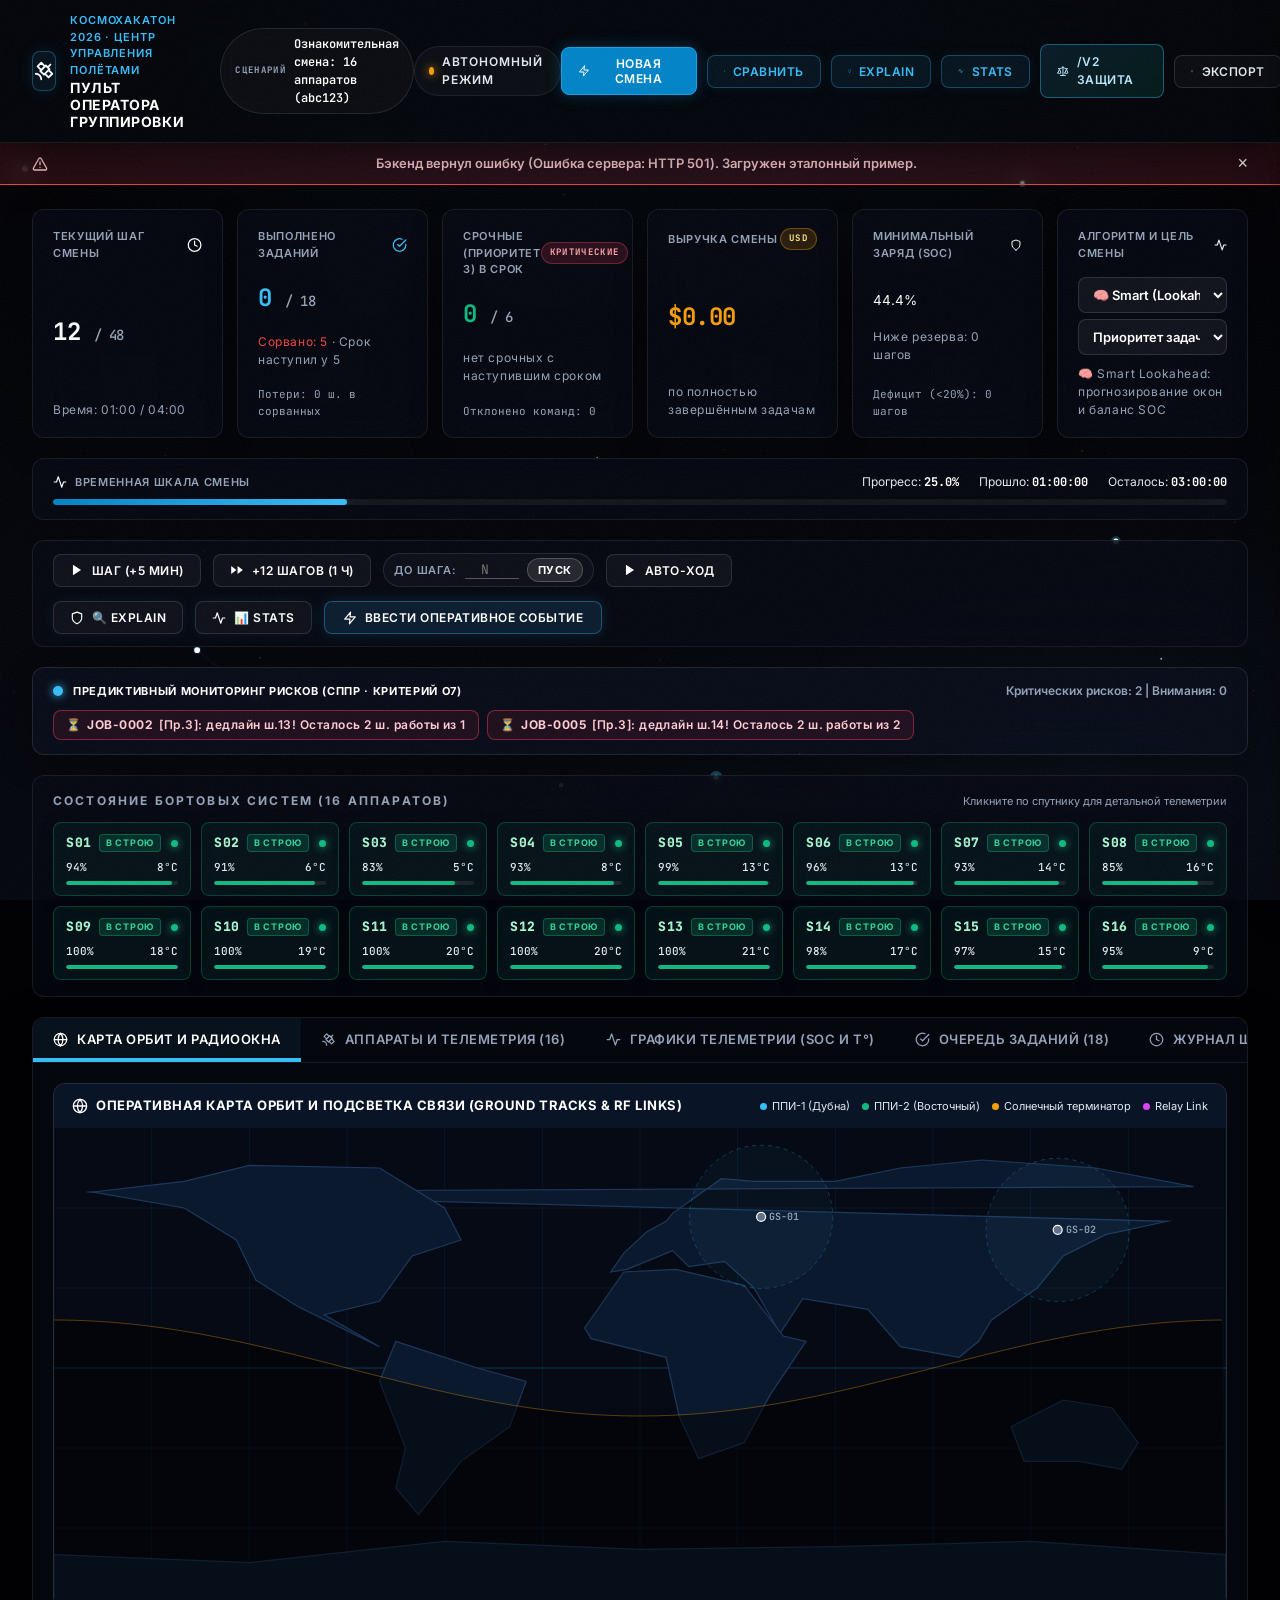
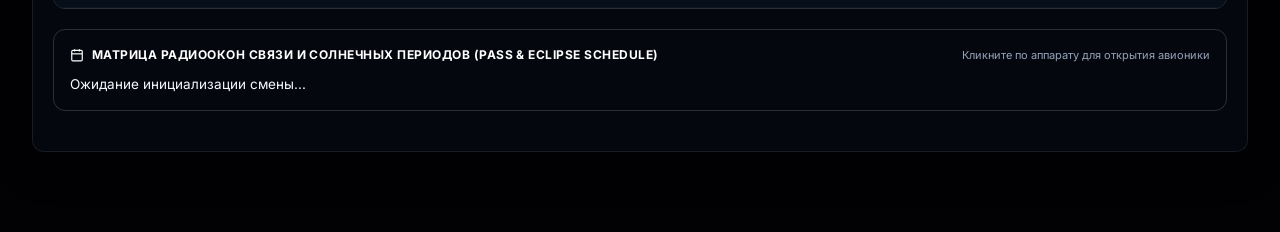
==== commit 36eec383: "feat(ui): overhaul to aerospace mission control standards (2D orbital map, pass gantt, avionics draw" ====
--- a/app/static/index.html
+++ b/app/static/index.html
@@ -32,6 +32,11 @@
       <path d="m8 12 4 4 6-6-4-4Z"></path>
       <path d="m16 8 3-3"></path>
       <path d="M9 21a6 6 0 0 0-6-6"></path>
+    </symbol>
+    <symbol id="icon-globe" viewBox="0 0 24 24" fill="none" stroke="currentColor" stroke-width="2" stroke-linecap="round" stroke-linejoin="round">
+      <circle cx="12" cy="12" r="10"></circle>
+      <line x1="2" y1="12" x2="22" y2="12"></line>
+      <path d="M12 2a15.3 15.3 0 0 1 4 10 15.3 15.3 0 0 1-4 10 15.3 15.3 0 0 1-4-10 15.3 15.3 0 0 1 4-10z"></path>
     </symbol>
     <symbol id="icon-play" viewBox="0 0 24 24" fill="currentColor">
       <polygon points="5 3 19 12 5 21 5 3"></polygon>
@@ -314,7 +319,11 @@
     <!-- РАБОЧИЕ ВКЛАДКИ -->
     <section class="tabs-container">
       <div class="tabs-nav">
-        <button class="nav-tab active" data-tab="tabSatellites">
+        <button class="nav-tab active" data-tab="tabMap">
+          <svg class="tab-icon"><use href="#icon-globe"></use></svg>
+          <span>Карта орбит и радиоокна</span>
+        </button>
+        <button class="nav-tab" data-tab="tabSatellites">
           <svg class="tab-icon"><use href="#icon-satellite"></use></svg>
           <span>Аппараты и телеметрия (<span id="satCount">16</span>)</span>
         </button>
@@ -328,12 +337,50 @@
         </button>
         <button class="nav-tab" data-tab="tabLastStep">
           <svg class="tab-icon"><use href="#icon-clock"></use></svg>
-          <span>Журнал последнего шага</span>
+          <span>Журнал шага</span>
         </button>
-      </div>
-
-      <!-- ВКЛАДКА 1: СПУТНИКИ -->
-      <div class="tab-pane active" id="tabSatellites">
+        <button class="nav-tab" data-tab="tabFlightLog">
+          <svg class="tab-icon"><use href="#icon-activity"></use></svg>
+          <span>Журнал полета (Flight Log)</span>
+        </button>
+      </div>
+
+      <!-- ВКЛАДКА 1: ОПЕРАТИВНАЯ КАРТА ОРБИТ И МАТРИЦА ГАНТА (ЦУП) -->
+      <div class="tab-pane active" id="tabMap">
+        <!-- 2D КАРТА ЗЕМЛИ -->
+        <div class="orbital-map-panel">
+          <div class="orbital-map-header">
+            <div class="map-title-group">
+              <svg style="width:16px;height:16px; color:var(--cyan-bright);" viewBox="0 0 24 24" fill="none" stroke="currentColor" stroke-width="2"><circle cx="12" cy="12" r="10"></circle><line x1="2" y1="12" x2="22" y2="12"></line><path d="M12 2a15.3 15.3 0 0 1 4 10 15.3 15.3 0 0 1-4 10 15.3 15.3 0 0 1-4-10 15.3 15.3 0 0 1 4-10z"></path></svg>
+              <span>ОПЕРАТИВНАЯ КАРТА ОРБИТ И ПОДСВЕТКА СВЯЗИ (GROUND TRACKS & RF LINKS)</span>
+            </div>
+            <div class="map-status-badges">
+              <span class="map-pip-badge"><span class="map-pip" style="background:#38bdf8;"></span> ППИ-1 (Дубна)</span>
+              <span class="map-pip-badge"><span class="map-pip" style="background:#10b981;"></span> ППИ-2 (Восточный)</span>
+              <span class="map-pip-badge"><span class="map-pip" style="background:#f59e0b;"></span> Солнечный терминатор</span>
+              <span class="map-pip-badge"><span class="map-pip" style="background:#d946ef;"></span> Relay Link</span>
+            </div>
+          </div>
+          <div class="map-canvas-container">
+            <canvas id="orbitalMapCanvas"></canvas>
+          </div>
+        </div>
+
+        <!-- МАТРИЦА РАДИООКОН И ПРОХОДОВ ГАНТА -->
+        <div class="gantt-panel">
+          <div class="orbital-map-header" style="background:transparent; padding:0 0 10px 0; border:none;">
+            <div class="map-title-group" style="font-size:12px;">
+              <svg style="width:14px;height:14px; color:var(--cyan-bright);" viewBox="0 0 24 24" fill="none" stroke="currentColor" stroke-width="2"><rect x="3" y="4" width="18" height="18" rx="2" ry="2"></rect><line x1="16" y1="2" x2="16" y2="6"></line><line x1="8" y1="2" x2="8" y2="6"></line><line x1="3" y1="10" x2="21" y2="10"></line></svg>
+              <span>МАТРИЦА РАДИООКОН СВЯЗИ И СОЛНЕЧНЫХ ПЕРИОДОВ (PASS & ECLIPSE SCHEDULE)</span>
+            </div>
+            <span style="font-size:11px; color:var(--text-tertiary);">Кликните по аппарату для открытия авионики</span>
+          </div>
+          <div id="passGanttContainer"></div>
+        </div>
+      </div>
+
+      <!-- ВКЛАДКА 2: СПУТНИКИ -->
+      <div class="tab-pane" id="tabSatellites">
         <div class="pane-toolbar">
           <div class="search-wrapper">
             <input type="text" id="searchSatellite" placeholder="Фильтр по ID аппарата..." class="search-input" />
@@ -495,6 +542,30 @@
               <tr><td colspan="7" class="table-empty">Шаги смены ещё не выполнялись</td></tr>
             </tbody>
           </table>
+        </div>
+      </div>
+
+      <!-- ВКЛАДКА 6: БОРТОВОЙ ЖУРНАЛ ПОЛЕТА (FLIGHT LOG) -->
+      <div class="tab-pane" id="tabFlightLog">
+        <div class="flight-log-panel">
+          <div class="flight-log-toolbar">
+            <div style="display:flex; gap:6px; flex-wrap:wrap;">
+              <button class="btn-pill active btn-log-filter" data-filter="all">Все подсистемы</button>
+              <button class="btn-pill btn-log-filter" data-filter="EPS">СЭП (Питание)</button>
+              <button class="btn-pill btn-log-filter" data-filter="TCS">СОТР (Тепло)</button>
+              <button class="btn-pill btn-log-filter" data-filter="COMMS">СВЯЗЬ (Каналы)</button>
+              <button class="btn-pill btn-log-filter" data-filter="PAYLOAD">ПН (Задачи)</button>
+              <button class="btn-pill btn-log-filter" data-filter="OUTAGE">ОТКАЗЫ (Алерты)</button>
+            </div>
+            <div style="display:flex; gap:8px; align-items:center;">
+              <input type="text" id="searchFlightLog" placeholder="Поиск в журнале..." class="form-input" style="max-width:180px; font-size:11.5px; height:28px;" />
+              <button class="btn btn-secondary btn-xs" id="btnExportFlightLog">Экспорт (.txt)</button>
+              <button class="btn btn-outline btn-xs" id="btnClearFlightLog">Очистить</button>
+            </div>
+          </div>
+          <div class="flight-log-stream" id="flightLogStream">
+            <div class="table-empty">Ожидание инициализации смены...</div>
+          </div>
         </div>
       </div>
     </section>
@@ -1050,6 +1121,101 @@
     </div>
   </div>
 
+  <!-- ВЫДВИЖНОЙ ПРИБОРНЫЙ ЩИТ АВИОНИКИ СПУТНИКА (SPACECRAFT AVIONICS DRAWER) -->
+  <aside class="avionics-drawer" id="avionicsDrawer">
+    <div class="avionics-drawer-header">
+      <div style="display:flex; align-items:center; gap:8px;">
+        <svg class="svg-btn-icon text-accent" style="width:18px;height:18px;"><use href="#icon-satellite"></use></svg>
+        <h4 id="avionicsDrawerTitle" style="font-size:12.5px; font-weight:700; color:#fff; letter-spacing:0.04em;">БОРТ S01 · АВИОНИКА</h4>
+      </div>
+      <button class="window-close" onclick="closeAvionicsDrawer()">&times;</button>
+    </div>
+
+    <div class="avionics-drawer-body">
+      <div style="display:flex; justify-content:space-between; align-items:center;">
+        <span style="font-size:11px; color:var(--text-tertiary);">РЕЖИМ ПОЛЕТА:</span>
+        <span class="audit-badge audit-badge-info" id="avionicsStatusBadge">ДЕЖУРНЫЙ (NOMINAL)</span>
+      </div>
+
+      <!-- БЛОК 1: СЭП (ЭЛЕКТРОПИТАНИЕ) -->
+      <div class="hud-subsystem-card">
+        <div class="hud-card-header">
+          <span class="hud-sys-label">
+            <svg style="width:13px;height:13px; color:#f59e0b;" viewBox="0 0 24 24" fill="none" stroke="currentColor" stroke-width="2"><polygon points="13 2 3 14 12 14 11 22 21 10 12 10 13 2"></polygon></svg>
+            1. СЭП · Электропитание и батарея
+          </span>
+          <span class="font-mono font-bold text-accent" id="avionicsSocGauge">--%</span>
+        </div>
+        <div class="hud-bar-track">
+          <div class="hud-bar-fill bg-accent" id="avionicsSocBar" style="width: 50%;"></div>
+        </div>
+        <div id="avionicsSocDetails"></div>
+        <div id="avionicsPowerFlux"></div>
+      </div>
+
+      <!-- БЛОК 2: СОТР (ТЕПЛОВОЙ РЕЖИМ) -->
+      <div class="hud-subsystem-card">
+        <div class="hud-card-header">
+          <span class="hud-sys-label">
+            <svg style="width:13px;height:13px; color:#38bdf8;" viewBox="0 0 24 24" fill="none" stroke="currentColor" stroke-width="2"><path d="M14 14.76V3.5a2.5 2.5 0 0 0-5 0v11.26a4.5 4.5 0 1 0 5 0z"></path></svg>
+            2. СОТР · Тепловой баланс
+          </span>
+          <span class="font-mono font-bold" id="avionicsTempGauge">--°C</span>
+        </div>
+        <div class="hud-bar-track">
+          <div class="hud-bar-fill bg-accent" id="avionicsTempBar" style="width: 40%;"></div>
+        </div>
+        <div class="hud-metric-line">
+          <span>Допустимый коридор:</span>
+          <strong class="font-mono">-5.0°C .. +45.0°C</strong>
+        </div>
+        <div class="hud-metric-line">
+          <span>Бортовой термостат / обогрев:</span>
+          <span class="audit-badge audit-badge-info" id="avionicsHeaterBadge">ДЕЖУРНЫЙ</span>
+        </div>
+      </div>
+
+      <!-- БЛОК 3: ОЭК (СЕНСОРЫ И КАЛИБРОВКА) -->
+      <div class="hud-subsystem-card">
+        <div class="hud-card-header">
+          <span class="hud-sys-label">
+            <svg style="width:13px;height:13px; color:#a855f7;" viewBox="0 0 24 24" fill="none" stroke="currentColor" stroke-width="2"><circle cx="12" cy="12" r="10"></circle><path d="m4.93 4.93 4.24 4.24"></path><path d="m14.83 9.17 4.24-4.24"></path><path d="m14.83 14.83 4.24 4.24"></path><path d="m9.17 14.83-4.24 4.24"></path></svg>
+            3. ОЭК · Оптика и калибровка
+          </span>
+          <span class="font-mono font-bold text-accent" id="avionicsCalibAge">-- / 48 ш.</span>
+        </div>
+        <div class="hud-bar-track">
+          <div class="hud-bar-fill bg-success" id="avionicsCalibBar" style="width: 30%;"></div>
+        </div>
+        <div id="avionicsCalibStatus"></div>
+      </div>
+
+      <!-- БЛОК 4: БРТК (СВЯЗЬ И РАДИОКАНАЛЫ) -->
+      <div class="hud-subsystem-card">
+        <div class="hud-card-header">
+          <span class="hud-sys-label">
+            <svg style="width:13px;height:13px; color:#10b981;" viewBox="0 0 24 24" fill="none" stroke="currentColor" stroke-width="2"><path d="M5 12.55a11 11 0 0 1 14.08 0"></path><path d="M1.42 9a16 16 0 0 1 21.16 0"></path><path d="M8.53 16.11a6 6 0 0 1 6.95 0"></path><line x1="12" y1="20" x2="12.01" y2="20"></line></svg>
+            4. БРТК · Радиоканал связи
+          </span>
+          <span id="avionicsCarrierLock"></span>
+        </div>
+        <div class="hud-metric-line">
+          <span>Лимит параллельных станций:</span>
+          <strong class="font-mono text-gold">2 канала на группировку</strong>
+        </div>
+      </div>
+    </div>
+
+    <div style="padding:14px 20px; border-top:1px solid var(--border-medium); display:flex; justify-content:space-between; gap:10px;">
+      <button class="btn btn-secondary btn-xs" onclick="closeAvionicsDrawer()">Закрыть панель (ESC)</button>
+    </div>
+  </aside>
+
+  <!-- СКРИПТЫ СИСТЕМЫ УПРАВЛЕНИЯ -->
+  <script src="orbital_map.js"></script>
+  <script src="pass_gantt.js"></script>
+  <script src="avionics_drawer.js"></script>
+  <script src="flight_log.js"></script>
   <script src="app.js"></script>
 </body>
 </html>
--- a/app/static/style.css
+++ b/app/static/style.css
@@ -2282,6 +2282,510 @@
 }
 
 /* ==========================================================================
+   ЭТАЛОННЫЙ ЦУП: 2D КАРТА ОРБИТ, ГАНТ РАДИООКОН И АВИОНИКА
+   ========================================================================== */
+
+/* 1. Интерактивная 2D карта орбит */
+.orbital-map-panel {
+  background: var(--bg-surface);
+  border: 1px solid var(--border-medium);
+  border-radius: var(--radius-md);
+  margin-bottom: 20px;
+  overflow: hidden;
+  position: relative;
+}
+
+.orbital-map-header {
+  display: flex;
+  justify-content: space-between;
+  align-items: center;
+  padding: 12px 18px;
+  background: rgba(11, 23, 44, 0.85);
+  border-bottom: 1px solid var(--border-light);
+  flex-wrap: wrap;
+  gap: 10px;
+}
+
+.map-title-group {
+  display: flex;
+  align-items: center;
+  gap: 8px;
+  font-size: 13px;
+  font-weight: 700;
+  color: #fff;
+  letter-spacing: 0.04em;
+}
+
+.map-status-badges {
+  display: flex;
+  align-items: center;
+  gap: 12px;
+  font-size: 11px;
+}
+
+.map-pip-badge {
+  display: flex;
+  align-items: center;
+  gap: 5px;
+  color: var(--text-secondary);
+}
+
+.map-pip {
+  width: 7px;
+  height: 7px;
+  border-radius: 50%;
+  display: inline-block;
+}
+
+.map-canvas-container {
+  position: relative;
+  width: 100%;
+  background: #050a15;
+  overflow: hidden;
+}
+
+#orbitalMapCanvas {
+  display: block;
+  width: 100%;
+  height: auto;
+}
+
+/* 2. Диаграмма Ганта радиоокон */
+.gantt-panel {
+  background: var(--bg-surface);
+  border: 1px solid var(--border-medium);
+  border-radius: var(--radius-md);
+  margin-bottom: 20px;
+  padding: 16px;
+}
+
+.gantt-wrapper {
+  display: flex;
+  flex-direction: column;
+  gap: 4px;
+}
+
+.gantt-header-row {
+  display: flex;
+  align-items: center;
+  height: 32px;
+  border-bottom: 1px solid var(--border-light);
+  padding-bottom: 4px;
+}
+
+.gantt-label-col {
+  width: 90px;
+  flex-shrink: 0;
+  font-size: 11px;
+  font-weight: 700;
+  color: var(--text-tertiary);
+  display: flex;
+  align-items: center;
+  justify-content: space-between;
+  padding-right: 10px;
+}
+
+.gantt-timeline-track {
+  flex: 1;
+  position: relative;
+  height: 100%;
+}
+
+.gantt-time-tick {
+  position: absolute;
+  top: 0;
+  transform: translateX(-50%);
+  display: flex;
+  flex-direction: column;
+  align-items: center;
+  font-size: 9.5px;
+  color: var(--text-tertiary);
+}
+
+.tick-time {
+  color: var(--text-muted);
+  font-size: 8.5px;
+}
+
+.gantt-needle {
+  position: absolute;
+  top: 0;
+  bottom: -2000px;
+  width: 2px;
+  background: #38bdf8;
+  box-shadow: 0 0 8px rgba(56, 189, 248, 0.8);
+  z-index: 20;
+  pointer-events: none;
+  transform: translateX(-50%);
+}
+
+.needle-flag {
+  position: absolute;
+  top: -18px;
+  left: 50%;
+  transform: translateX(-50%);
+  background: #38bdf8;
+  color: #000;
+  font-size: 9.5px;
+  font-weight: 700;
+  padding: 1px 4px;
+  border-radius: 2px;
+  white-space: nowrap;
+}
+
+.gantt-rows-container {
+  display: flex;
+  flex-direction: column;
+  gap: 3px;
+  max-height: 280px;
+  overflow-y: auto;
+  overflow-x: hidden;
+  padding-right: 4px;
+  position: relative;
+}
+
+.gantt-sat-row {
+  display: flex;
+  align-items: center;
+  height: 22px;
+  border-radius: var(--radius-xs);
+  cursor: pointer;
+  transition: background 0.15s;
+}
+
+.gantt-sat-row:hover {
+  background: rgba(56, 189, 248, 0.06);
+}
+
+.gantt-sat-row.selected {
+  background: rgba(56, 189, 248, 0.12);
+  border-left: 3px solid #38bdf8;
+}
+
+.sat-soc-sub {
+  font-size: 9.5px;
+  font-weight: 600;
+}
+
+.gantt-cells-track {
+  flex: 1;
+  display: grid;
+  grid-template-columns: repeat(auto-fit, minmax(1px, 1fr));
+  height: 100%;
+  gap: 1px;
+}
+
+.gantt-cell {
+  position: relative;
+  height: 100%;
+  border-radius: 1px;
+  transition: opacity 0.1s;
+}
+
+.cell-sun {
+  background: rgba(245, 158, 11, 0.22);
+}
+
+.cell-eclipse {
+  background: rgba(15, 23, 42, 0.7);
+}
+
+.cell-past {
+  opacity: 0.55;
+}
+
+.cell-current {
+  outline: 1.5px solid #38bdf8;
+  z-index: 10;
+}
+
+.contact-pip-downlink {
+  position: absolute;
+  top: 0;
+  left: 0;
+  right: 0;
+  height: 3px;
+  background: #38bdf8;
+  border-radius: 1px;
+}
+
+.contact-pip-relay {
+  position: absolute;
+  bottom: 0;
+  left: 0;
+  right: 0;
+  height: 3px;
+  background: #d946ef;
+  border-radius: 1px;
+}
+
+.gantt-action-pip {
+  position: absolute;
+  inset: 0;
+  display: flex;
+  align-items: center;
+  justify-content: center;
+  font-size: 9px;
+  font-weight: 700;
+}
+
+.pip-job {
+  background: rgba(16, 185, 129, 0.75);
+  color: #fff;
+}
+
+.pip-calib {
+  background: rgba(168, 85, 247, 0.75);
+  color: #fff;
+}
+
+.gantt-legend {
+  display: flex;
+  align-items: center;
+  gap: 14px;
+  margin-top: 12px;
+  padding-top: 10px;
+  border-top: 1px solid var(--border-light);
+  font-size: 11px;
+  color: var(--text-secondary);
+  flex-wrap: wrap;
+}
+
+.legend-item {
+  display: flex;
+  align-items: center;
+  gap: 6px;
+}
+
+.legend-box {
+  width: 12px;
+  height: 10px;
+  border-radius: 2px;
+}
+
+.legend-box.sun { background: rgba(245, 158, 11, 0.5); }
+.legend-box.eclipse { background: rgba(15, 23, 42, 0.9); border: 1px solid rgba(255,255,255,0.1); }
+.legend-pip { width: 8px; height: 8px; border-radius: 2px; }
+.legend-pip.downlink { background: #38bdf8; }
+.legend-pip.relay { background: #d946ef; }
+.legend-pip.job { background: #10b981; }
+.legend-pip.calib { background: #a855f7; }
+
+/* 3. Выдвижной приборный щит авионики (Spacecraft Avionics Drawer) */
+.avionics-drawer {
+  position: fixed;
+  top: 0;
+  right: 0;
+  width: 440px;
+  max-width: 95vw;
+  height: 100vh;
+  background: rgba(6, 10, 20, 0.96);
+  backdrop-filter: blur(24px);
+  -webkit-backdrop-filter: blur(24px);
+  border-left: 1px solid rgba(56, 189, 248, 0.35);
+  box-shadow: -10px 0 40px rgba(0, 0, 0, 0.75);
+  z-index: 1000;
+  display: flex;
+  flex-direction: column;
+  transform: translateX(105%);
+  transition: transform 0.32s cubic-bezier(0.16, 1, 0.3, 1);
+}
+
+.avionics-drawer.open {
+  transform: translateX(0);
+}
+
+.avionics-drawer-header {
+  display: flex;
+  justify-content: space-between;
+  align-items: center;
+  padding: 16px 20px;
+  background: rgba(11, 23, 44, 0.9);
+  border-bottom: 1px solid var(--border-medium);
+}
+
+.avionics-drawer-body {
+  flex: 1;
+  padding: 20px;
+  overflow-y: auto;
+  display: flex;
+  flex-direction: column;
+  gap: 16px;
+}
+
+.hud-subsystem-card {
+  background: rgba(255, 255, 255, 0.02);
+  border: 1px solid var(--border-medium);
+  border-radius: var(--radius-sm);
+  padding: 14px;
+  display: flex;
+  flex-direction: column;
+  gap: 10px;
+}
+
+.hud-card-header {
+  display: flex;
+  justify-content: space-between;
+  align-items: center;
+  border-bottom: 1px solid rgba(255, 255, 255, 0.06);
+  padding-bottom: 8px;
+}
+
+.hud-sys-label {
+  font-family: var(--font-hud);
+  font-size: 11px;
+  font-weight: 700;
+  color: var(--text-tertiary);
+  letter-spacing: 0.06em;
+  text-transform: uppercase;
+  display: flex;
+  align-items: center;
+  gap: 6px;
+}
+
+.hud-power-grid {
+  display: grid;
+  grid-template-columns: 1fr 1fr;
+  gap: 8px;
+}
+
+.power-box {
+  padding: 8px 10px;
+  border-radius: var(--radius-xs);
+  display: flex;
+  flex-direction: column;
+  gap: 2px;
+}
+
+.power-box.sun {
+  background: rgba(245, 158, 11, 0.08);
+  border: 1px solid rgba(245, 158, 11, 0.3);
+}
+
+.power-box.eclipse {
+  background: rgba(15, 23, 42, 0.5);
+  border: 1px solid rgba(255, 255, 255, 0.08);
+}
+
+.power-box.load {
+  background: rgba(56, 189, 248, 0.08);
+  border: 1px solid rgba(56, 189, 248, 0.3);
+}
+
+.power-lbl {
+  font-size: 9.5px;
+  color: var(--text-muted);
+}
+
+.power-val {
+  font-size: 16px;
+  font-weight: 700;
+  color: #fff;
+}
+
+.hud-metric-line {
+  display: flex;
+  justify-content: space-between;
+  font-size: 12px;
+  color: var(--text-secondary);
+}
+
+.hud-sub-specs {
+  font-size: 11px;
+  color: var(--text-tertiary);
+  line-height: 1.4;
+  margin-top: 4px;
+}
+
+.hud-bar-track {
+  width: 100%;
+  height: 6px;
+  background: rgba(255, 255, 255, 0.06);
+  border-radius: 3px;
+  overflow: hidden;
+}
+
+.hud-bar-fill {
+  height: 100%;
+  border-radius: 3px;
+  transition: width 0.3s;
+}
+
+.bg-accent { background: #38bdf8; }
+.bg-success { background: #10b981; }
+.bg-warning { background: #f59e0b; }
+.bg-danger { background: #ef4444; }
+
+/* 4. Хронологический журнал полетов (Flight Director Mission Log) */
+.flight-log-panel {
+  background: var(--bg-surface);
+  border: 1px solid var(--border-medium);
+  border-radius: var(--radius-md);
+  padding: 16px;
+  margin-bottom: 20px;
+}
+
+.flight-log-toolbar {
+  display: flex;
+  justify-content: space-between;
+  align-items: center;
+  margin-bottom: 12px;
+  gap: 10px;
+  flex-wrap: wrap;
+}
+
+.flight-log-stream {
+  max-height: 320px;
+  overflow-y: auto;
+  display: flex;
+  flex-direction: column;
+  gap: 4px;
+  padding-right: 4px;
+}
+
+.flight-log-row {
+  display: grid;
+  grid-template-columns: 140px 110px 1fr;
+  align-items: center;
+  padding: 6px 10px;
+  border-radius: var(--radius-xs);
+  background: rgba(255, 255, 255, 0.02);
+  border: 1px solid rgba(255, 255, 255, 0.04);
+  font-size: 12px;
+}
+
+.flight-log-row.log-lvl-info { border-left: 3px solid #38bdf8; }
+.flight-log-row.log-lvl-success { border-left: 3px solid #10b981; }
+.flight-log-row.log-lvl-warning { border-left: 3px solid #f59e0b; background: rgba(245, 158, 11, 0.04); }
+.flight-log-row.log-lvl-danger { border-left: 3px solid #ef4444; background: rgba(239, 68, 68, 0.06); }
+
+.log-step-tag {
+  color: var(--text-tertiary);
+  font-size: 10.5px;
+  margin-left: 4px;
+}
+
+.log-badge {
+  display: inline-block;
+  padding: 2px 6px;
+  border-radius: 2px;
+  font-size: 10px;
+  font-weight: 700;
+  font-family: var(--font-hud);
+}
+
+.log-eps { background: rgba(245, 158, 11, 0.15); color: #fde68a; border: 1px solid rgba(245, 158, 11, 0.3); }
+.log-tcs { background: rgba(56, 189, 248, 0.15); color: #bae6fd; border: 1px solid rgba(56, 189, 248, 0.3); }
+.log-comms { background: rgba(16, 185, 129, 0.15); color: #a7f3d0; border: 1px solid rgba(16, 185, 129, 0.3); }
+.log-payload { background: rgba(168, 85, 247, 0.15); color: #e9d5ff; border: 1px solid rgba(168, 85, 247, 0.3); }
+.log-outage { background: rgba(239, 68, 68, 0.2); color: #fca5a5; border: 1px solid rgba(239, 68, 68, 0.4); }
+
+.log-msg-col {
+  color: var(--text-secondary);
+  line-height: 1.4;
+}
+
+/* ==========================================================================
    АДАПТИВНОСТЬ И МОБИЛЬНАЯ ЭРГОНОМИКА (RESPONSIVE VIEWPORTS & MOBILE UX)
    ========================================================================== */
 
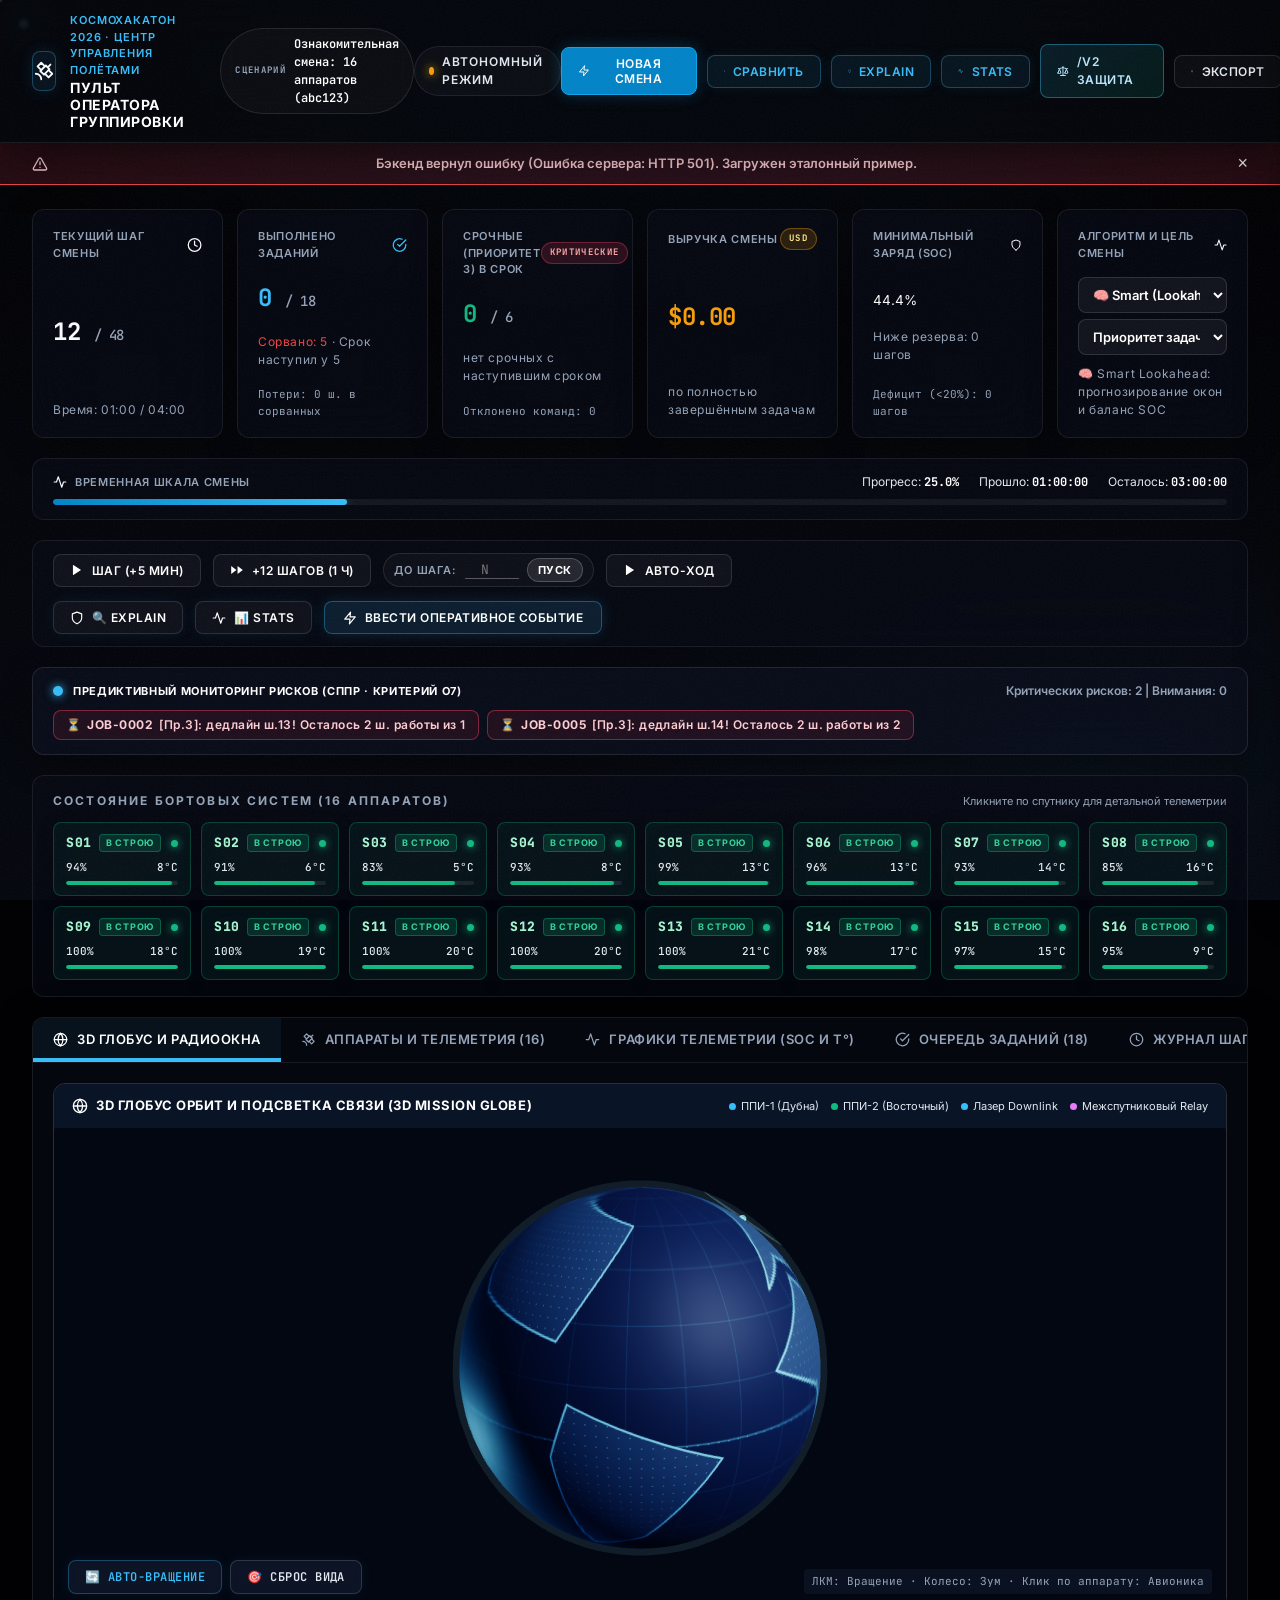
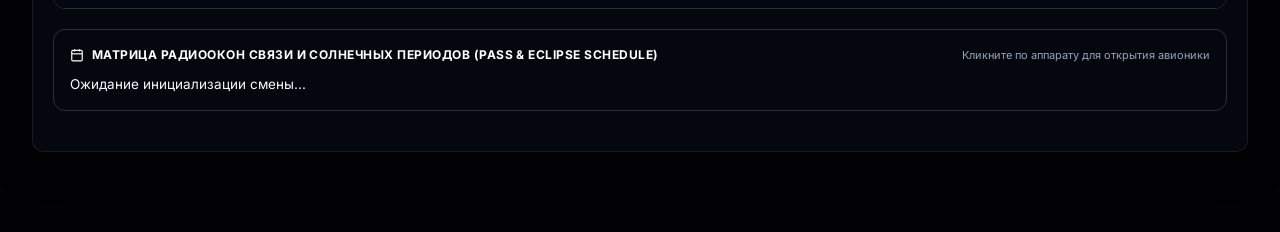
==== commit 6b20551d: "feat(ui): implement interactive 3D Mission Globe with Three.js, satellites, and action laser VFX" ====
--- a/app/static/index.html
+++ b/app/static/index.html
@@ -15,6 +15,9 @@
   <!-- Chart.js для графиков (локальный бандл для 100% работы без интернета + fallback) -->
   <script src="vendor/chart.umd.min.js"></script>
   <script>if (typeof Chart === 'undefined') document.write('<script src="https://cdn.jsdelivr.net/npm/chart.js"><\\/script>');</script>
+  
+  <!-- Three.js для кинематографичного 3D Глобуса (100% автономный офлайн-бандл) -->
+  <script src="vendor/three.min.js"></script>
 </head>
 <body>
 
@@ -321,7 +324,7 @@
       <div class="tabs-nav">
         <button class="nav-tab active" data-tab="tabMap">
           <svg class="tab-icon"><use href="#icon-globe"></use></svg>
-          <span>Карта орбит и радиоокна</span>
+          <span>3D Глобус и радиоокна</span>
         </button>
         <button class="nav-tab" data-tab="tabSatellites">
           <svg class="tab-icon"><use href="#icon-satellite"></use></svg>
@@ -345,24 +348,32 @@
         </button>
       </div>
 
-      <!-- ВКЛАДКА 1: ОПЕРАТИВНАЯ КАРТА ОРБИТ И МАТРИЦА ГАНТА (ЦУП) -->
+      <!-- ВКЛАДКА 1: 3D ГЛОБУС ОРБИТ И МАТРИЦА ГАНТА (ЦУП) -->
       <div class="tab-pane active" id="tabMap">
-        <!-- 2D КАРТА ЗЕМЛИ -->
+        <!-- 3D ГЛОБУС ОРБИТ И ВИЗУАЛИЗАЦИЯ СВЯЗИ (3D MISSION GLOBE) -->
         <div class="orbital-map-panel">
           <div class="orbital-map-header">
             <div class="map-title-group">
               <svg style="width:16px;height:16px; color:var(--cyan-bright);" viewBox="0 0 24 24" fill="none" stroke="currentColor" stroke-width="2"><circle cx="12" cy="12" r="10"></circle><line x1="2" y1="12" x2="22" y2="12"></line><path d="M12 2a15.3 15.3 0 0 1 4 10 15.3 15.3 0 0 1-4 10 15.3 15.3 0 0 1-4-10 15.3 15.3 0 0 1 4-10z"></path></svg>
-              <span>ОПЕРАТИВНАЯ КАРТА ОРБИТ И ПОДСВЕТКА СВЯЗИ (GROUND TRACKS & RF LINKS)</span>
+              <span>3D ГЛОБУС ОРБИТ И ПОДСВЕТКА СВЯЗИ (3D MISSION GLOBE)</span>
             </div>
             <div class="map-status-badges">
               <span class="map-pip-badge"><span class="map-pip" style="background:#38bdf8;"></span> ППИ-1 (Дубна)</span>
               <span class="map-pip-badge"><span class="map-pip" style="background:#10b981;"></span> ППИ-2 (Восточный)</span>
-              <span class="map-pip-badge"><span class="map-pip" style="background:#f59e0b;"></span> Солнечный терминатор</span>
-              <span class="map-pip-badge"><span class="map-pip" style="background:#d946ef;"></span> Relay Link</span>
-            </div>
-          </div>
-          <div class="map-canvas-container">
-            <canvas id="orbitalMapCanvas"></canvas>
+              <span class="map-pip-badge"><span class="map-pip" style="background:#38bdf8;"></span> Лазер Downlink</span>
+              <span class="map-pip-badge"><span class="map-pip" style="background:#e879f9;"></span> Межспутниковый Relay</span>
+            </div>
+          </div>
+          <div class="map-canvas-container" style="position:relative; width:100%; height:480px; min-height:480px;">
+            <div id="globe3dContainer" style="width:100%; height:100%; position:relative; background:#030712; border-radius:6px; overflow:hidden;"></div>
+            <!-- Плавающие 3D контролы -->
+            <div class="globe-overlay-controls" style="position:absolute; bottom:14px; left:14px; z-index:20; display:flex; gap:8px; pointer-events:auto;">
+              <button class="btn btn-xs btn-secondary" id="btnGlobeAutoRotate" style="background:rgba(15,23,42,0.85); backdrop-filter:blur(6px); border:1px solid rgba(56,189,248,0.3); color:#38bdf8; font-family:'JetBrains Mono',monospace;">🔄 Авто-вращение</button>
+              <button class="btn btn-xs btn-secondary" id="btnGlobeResetView" style="background:rgba(15,23,42,0.85); backdrop-filter:blur(6px); border:1px solid rgba(255,255,255,0.15); color:var(--text-secondary); font-family:'JetBrains Mono',monospace;">🎯 Сброс вида</button>
+            </div>
+            <div class="globe-hud-tip" style="position:absolute; bottom:14px; right:14px; z-index:20; font-size:11px; color:var(--text-tertiary); font-family:'JetBrains Mono',monospace; background:rgba(15,23,42,0.7); padding:4px 8px; border-radius:4px; pointer-events:none;">
+              ЛКМ: Вращение · Колесо: Зум · Клик по аппарату: Авионика
+            </div>
           </div>
         </div>
 
@@ -1212,6 +1223,7 @@
   </aside>
 
   <!-- СКРИПТЫ СИСТЕМЫ УПРАВЛЕНИЯ -->
+  <script src="globe_3d.js"></script>
   <script src="orbital_map.js"></script>
   <script src="pass_gantt.js"></script>
   <script src="avionics_drawer.js"></script>
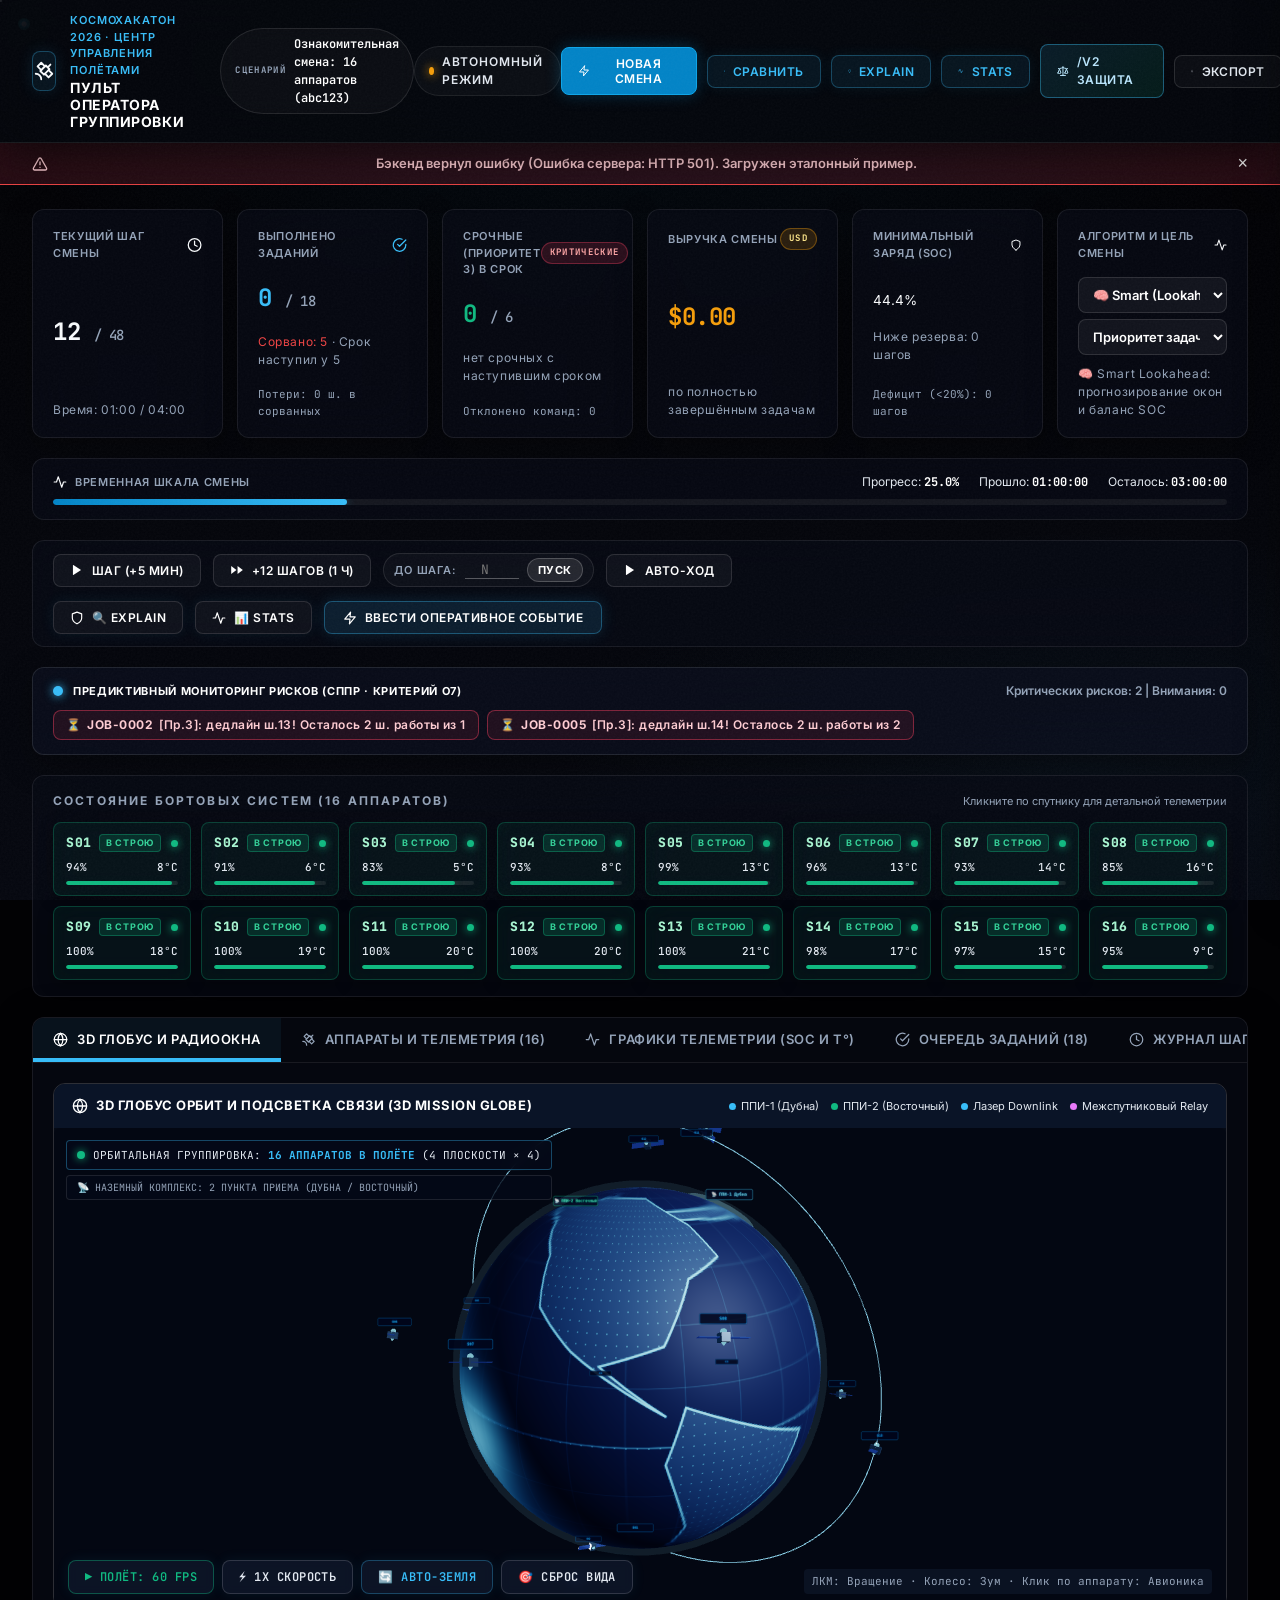
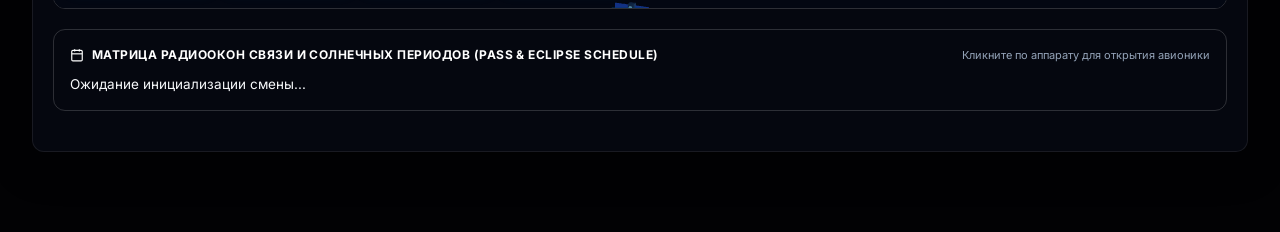
==== commit 3376c533: "fix(ui): initialize all 16 satellites in 60 FPS continuous orbital flight with distinct 3D ground st" ====
--- a/app/static/index.html
+++ b/app/static/index.html
@@ -366,9 +366,23 @@
           </div>
           <div class="map-canvas-container" style="position:relative; width:100%; height:480px; min-height:480px;">
             <div id="globe3dContainer" style="width:100%; height:100%; position:relative; background:#030712; border-radius:6px; overflow:hidden;"></div>
+            
+            <!-- Информационный HUD статус группировки -->
+            <div class="globe-hud-overlay" style="position:absolute; top:12px; left:12px; z-index:20; pointer-events:none; display:flex; flex-direction:column; gap:5px; font-family:'JetBrains Mono',monospace;">
+              <div style="background:rgba(5,10,24,0.88); backdrop-filter:blur(6px); border:1px solid rgba(56,189,248,0.35); border-radius:4px; padding:6px 10px; color:#e2e8f0; display:flex; align-items:center; gap:8px; font-size:11px;">
+                <span style="display:inline-block; width:8px; height:8px; border-radius:50%; background:#10b981; box-shadow:0 0 8px #10b981;"></span>
+                <span>ОРБИТАЛЬНАЯ ГРУППИРОВКА: <strong style="color:#38bdf8;">16 АППАРАТОВ В ПОЛЁТЕ</strong> (4 ПЛОСКОСТИ × 4)</span>
+              </div>
+              <div style="background:rgba(5,10,24,0.78); border:1px solid rgba(255,255,255,0.1); border-radius:4px; padding:4px 10px; color:#94a3b8; font-size:10px;">
+                📡 НАЗЕМНЫЙ КОМПЛЕКС: 2 ПУНКТА ПРИЕМА (ДУБНА / ВОСТОЧНЫЙ)
+              </div>
+            </div>
+
             <!-- Плавающие 3D контролы -->
             <div class="globe-overlay-controls" style="position:absolute; bottom:14px; left:14px; z-index:20; display:flex; gap:8px; pointer-events:auto;">
-              <button class="btn btn-xs btn-secondary" id="btnGlobeAutoRotate" style="background:rgba(15,23,42,0.85); backdrop-filter:blur(6px); border:1px solid rgba(56,189,248,0.3); color:#38bdf8; font-family:'JetBrains Mono',monospace;">🔄 Авто-вращение</button>
+              <button class="btn btn-xs btn-secondary" id="btnGlobeFlightToggle" style="background:rgba(15,23,42,0.85); backdrop-filter:blur(6px); border:1px solid rgba(16,185,129,0.4); color:#10b981; font-family:'JetBrains Mono',monospace;">▶️ Полёт: 60 FPS</button>
+              <button class="btn btn-xs btn-secondary" id="btnGlobeSpeedToggle" style="background:rgba(15,23,42,0.85); backdrop-filter:blur(6px); border:1px solid rgba(255,255,255,0.15); color:var(--text-secondary); font-family:'JetBrains Mono',monospace;">⚡ 1x Скорость</button>
+              <button class="btn btn-xs btn-secondary" id="btnGlobeAutoRotate" style="background:rgba(15,23,42,0.85); backdrop-filter:blur(6px); border:1px solid rgba(56,189,248,0.3); color:#38bdf8; font-family:'JetBrains Mono',monospace;">🔄 Авто-Земля</button>
               <button class="btn btn-xs btn-secondary" id="btnGlobeResetView" style="background:rgba(15,23,42,0.85); backdrop-filter:blur(6px); border:1px solid rgba(255,255,255,0.15); color:var(--text-secondary); font-family:'JetBrains Mono',monospace;">🎯 Сброс вида</button>
             </div>
             <div class="globe-hud-tip" style="position:absolute; bottom:14px; right:14px; z-index:20; font-size:11px; color:var(--text-tertiary); font-family:'JetBrains Mono',monospace; background:rgba(15,23,42,0.7); padding:4px 8px; border-radius:4px; pointer-events:none;">
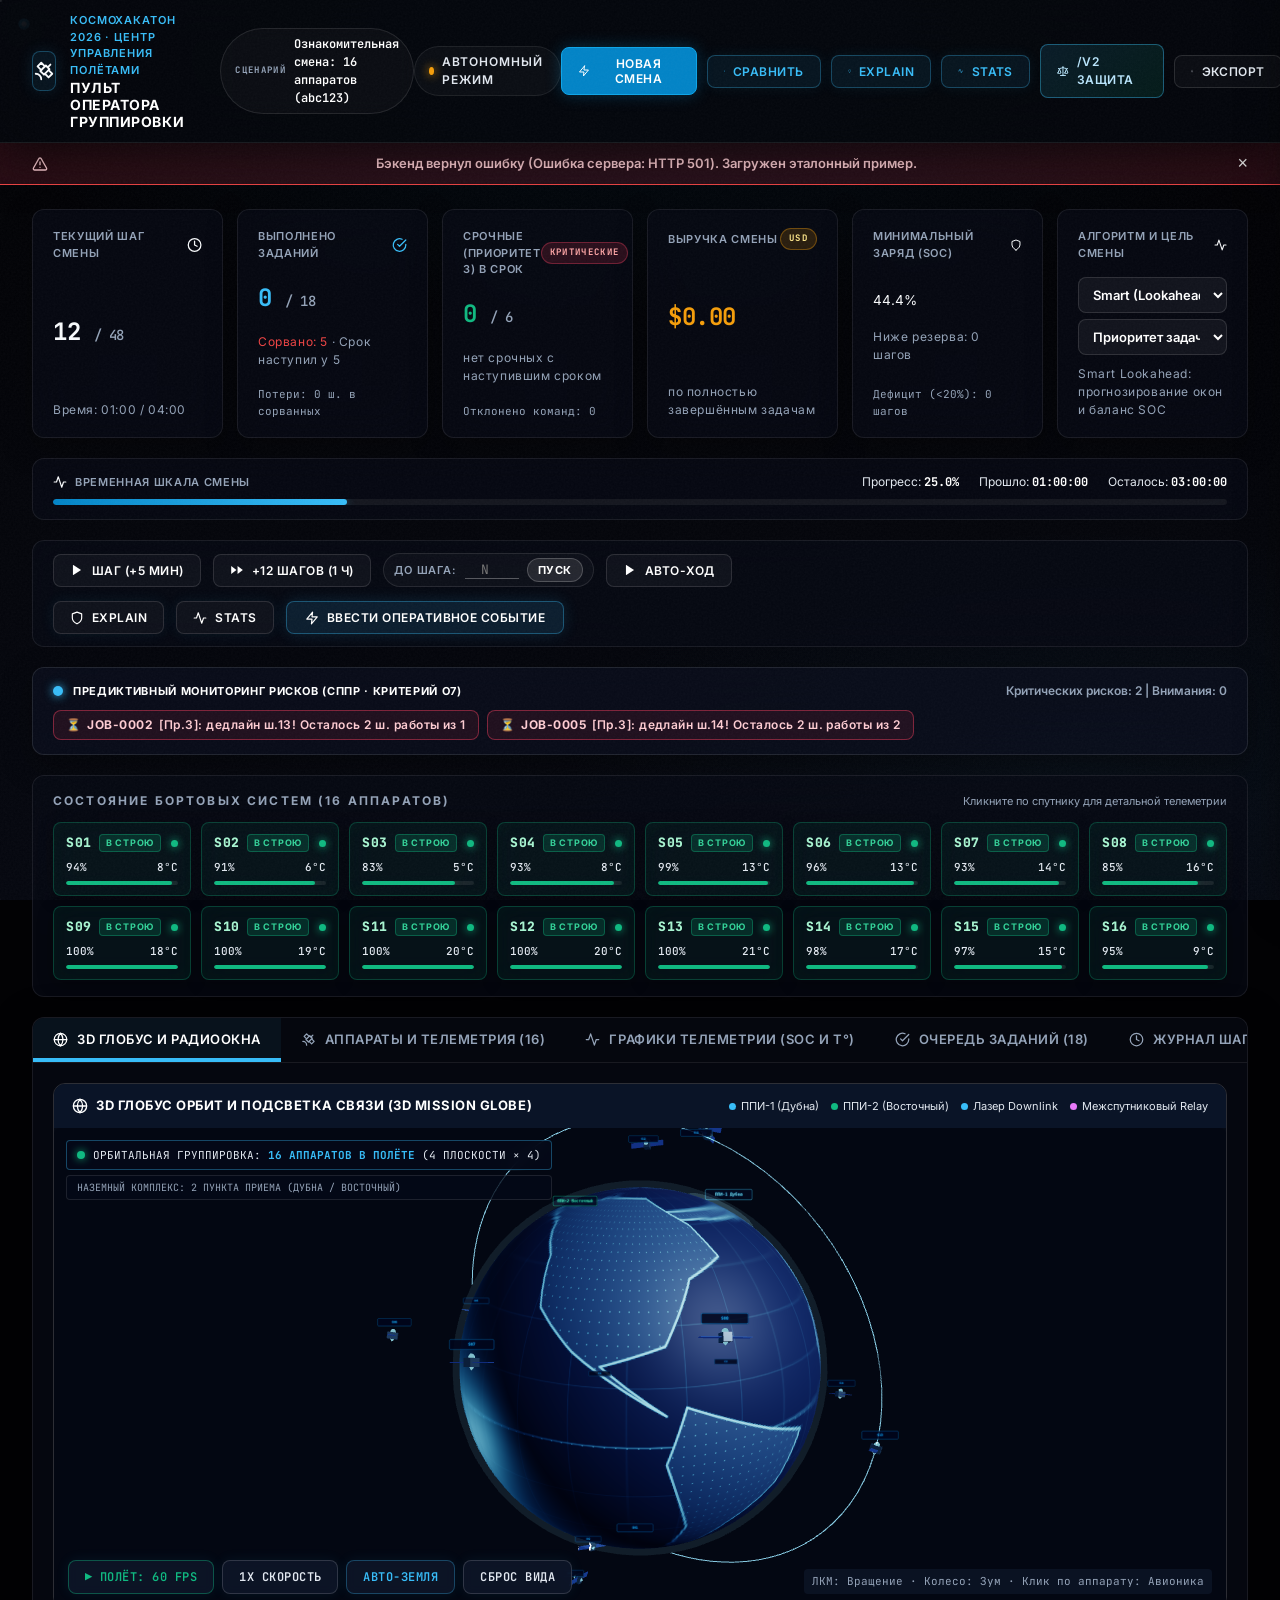
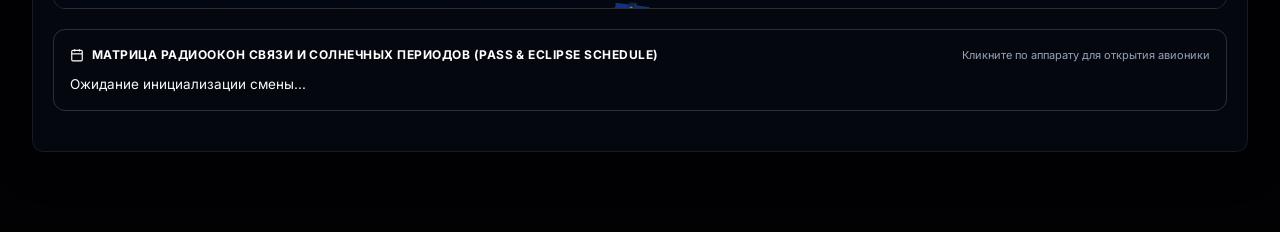
==== commit 8532f98a: "Мердж фронта напарника, убрал эмодзи и CLAUDE.md, починил httpx2 в requirements" ====
--- a/app/static/index.html
+++ b/app/static/index.html
@@ -221,8 +221,8 @@
         </div>
         <div class="goal-control-wrapper" style="display:flex; flex-direction:column; gap:6px;">
           <select id="algorithmSelect" class="select-goal" title="Ядро планирования действий аппаратов">
-            <option value="smart" selected>🧠 Smart (Lookahead + SOC)</option>
-            <option value="baseline">⚙️ Baseline (Жадный отбор)</option>
+            <option value="smart" selected>Smart (Lookahead + SOC)</option>
+            <option value="baseline">Baseline (Жадный отбор)</option>
           </select>
           <select id="goalSelect" class="select-goal" title="Критерий оптимизации смены">
             <option value="priority">Приоритет задач (priority)</option>
@@ -281,11 +281,11 @@
       <div class="toolbar-section">
         <button class="btn btn-secondary btn-step" id="btnToolbarExplain" disabled title="Аудит решений и причин срыва заданий (Explain Engine)">
           <svg class="svg-btn-icon"><use href="#icon-shield"></use></svg>
-          <span>🔍 Explain</span>
+          <span>Explain</span>
         </button>
         <button class="btn btn-secondary btn-step" id="btnToolbarStats" disabled title="Статистика утилизации ресурсов флота (Stats)">
           <svg class="svg-btn-icon"><use href="#icon-activity"></use></svg>
-          <span>📊 Stats</span>
+          <span>Stats</span>
         </button>
         <button class="btn btn-event" id="btnOpenEventModal">
           <svg class="svg-btn-icon"><use href="#icon-zap"></use></svg>
@@ -374,16 +374,16 @@
                 <span>ОРБИТАЛЬНАЯ ГРУППИРОВКА: <strong style="color:#38bdf8;">16 АППАРАТОВ В ПОЛЁТЕ</strong> (4 ПЛОСКОСТИ × 4)</span>
               </div>
               <div style="background:rgba(5,10,24,0.78); border:1px solid rgba(255,255,255,0.1); border-radius:4px; padding:4px 10px; color:#94a3b8; font-size:10px;">
-                📡 НАЗЕМНЫЙ КОМПЛЕКС: 2 ПУНКТА ПРИЕМА (ДУБНА / ВОСТОЧНЫЙ)
+                НАЗЕМНЫЙ КОМПЛЕКС: 2 ПУНКТА ПРИЕМА (ДУБНА / ВОСТОЧНЫЙ)
               </div>
             </div>
 
             <!-- Плавающие 3D контролы -->
             <div class="globe-overlay-controls" style="position:absolute; bottom:14px; left:14px; z-index:20; display:flex; gap:8px; pointer-events:auto;">
               <button class="btn btn-xs btn-secondary" id="btnGlobeFlightToggle" style="background:rgba(15,23,42,0.85); backdrop-filter:blur(6px); border:1px solid rgba(16,185,129,0.4); color:#10b981; font-family:'JetBrains Mono',monospace;">▶️ Полёт: 60 FPS</button>
-              <button class="btn btn-xs btn-secondary" id="btnGlobeSpeedToggle" style="background:rgba(15,23,42,0.85); backdrop-filter:blur(6px); border:1px solid rgba(255,255,255,0.15); color:var(--text-secondary); font-family:'JetBrains Mono',monospace;">⚡ 1x Скорость</button>
-              <button class="btn btn-xs btn-secondary" id="btnGlobeAutoRotate" style="background:rgba(15,23,42,0.85); backdrop-filter:blur(6px); border:1px solid rgba(56,189,248,0.3); color:#38bdf8; font-family:'JetBrains Mono',monospace;">🔄 Авто-Земля</button>
-              <button class="btn btn-xs btn-secondary" id="btnGlobeResetView" style="background:rgba(15,23,42,0.85); backdrop-filter:blur(6px); border:1px solid rgba(255,255,255,0.15); color:var(--text-secondary); font-family:'JetBrains Mono',monospace;">🎯 Сброс вида</button>
+              <button class="btn btn-xs btn-secondary" id="btnGlobeSpeedToggle" style="background:rgba(15,23,42,0.85); backdrop-filter:blur(6px); border:1px solid rgba(255,255,255,0.15); color:var(--text-secondary); font-family:'JetBrains Mono',monospace;">1x Скорость</button>
+              <button class="btn btn-xs btn-secondary" id="btnGlobeAutoRotate" style="background:rgba(15,23,42,0.85); backdrop-filter:blur(6px); border:1px solid rgba(56,189,248,0.3); color:#38bdf8; font-family:'JetBrains Mono',monospace;">Авто-Земля</button>
+              <button class="btn btn-xs btn-secondary" id="btnGlobeResetView" style="background:rgba(15,23,42,0.85); backdrop-filter:blur(6px); border:1px solid rgba(255,255,255,0.15); color:var(--text-secondary); font-family:'JetBrains Mono',monospace;">Сброс вида</button>
             </div>
             <div class="globe-hud-tip" style="position:absolute; bottom:14px; right:14px; z-index:20; font-size:11px; color:var(--text-tertiary); font-family:'JetBrains Mono',monospace; background:rgba(15,23,42,0.7); padding:4px 8px; border-radius:4px; pointer-events:none;">
               ЛКМ: Вращение · Колесо: Зум · Клик по аппарату: Авионика
@@ -600,7 +600,7 @@
   <div class="modal-overlay hidden" id="modalNewSession">
     <div class="modal-window">
       <div class="window-header">
-        <h3>🚀 Инициализация новой смены</h3>
+        <h3>Инициализация новой смены</h3>
         <button class="window-close" id="btnCloseSessionModal">&times;</button>
       </div>
 
@@ -629,14 +629,14 @@
             <label class="goal-radio-item">
               <input type="radio" name="startAlgorithm" value="smart" checked />
               <div class="radio-desc">
-                <strong>🧠 Умный Lookahead (smart) — Рекомендуется</strong>
+                <strong>Умный Lookahead (smart) — Рекомендуется</strong>
                 <span>Прогнозирование окон связи, упреждающая зарядка АКБ (>30%) и терморежим</span>
               </div>
             </label>
             <label class="goal-radio-item">
               <input type="radio" name="startAlgorithm" value="baseline" />
               <div class="radio-desc">
-                <strong>⚙️ Базовый жадный (baseline)</strong>
+                <strong>Базовый жадный (baseline)</strong>
                 <span>Простое правило (дедлайн, приоритет, стоимость) без упреждающего анализа</span>
               </div>
             </label>
@@ -733,7 +733,7 @@
   <div class="modal-overlay hidden" id="modalEvent">
     <div class="modal-window modal-window-wide">
       <div class="window-header">
-        <h3>⚡ Ввод оперативного события во время смены</h3>
+        <h3>Ввод оперативного события во время смены</h3>
         <button class="window-close" id="btnCloseEventModal">&times;</button>
       </div>
 
@@ -761,7 +761,7 @@
             </button>
             <input type="file" id="fileEventInput" accept=".json" class="file-hidden-input" />
             <button type="button" class="btn btn-outline" onclick="document.getElementById('fileEventInput').click()" title="Загрузить событие из файла JSON">
-              📁 Файл .json
+              Файл .json
             </button>
           </div>
         </div>
@@ -874,7 +874,7 @@
   <div class="modal-overlay hidden" id="modalCompare">
     <div class="modal-window modal-window-wide">
       <div class="window-header">
-        <h3>⚖ Сравнение управленческих альтернатив</h3>
+        <h3>Сравнение управленческих альтернатив</h3>
         <button class="window-close" id="btnCloseCompareModal">&times;</button>
       </div>
 
@@ -979,7 +979,7 @@
   <div class="modal-overlay hidden" id="modalSatDetail">
     <div class="modal-window">
       <div class="window-header">
-        <h3>🛰️ Телеметрический срез аппарата <span id="satDetailId" class="text-accent">S01</span></h3>
+        <h3>Телеметрический срез аппарата <span id="satDetailId" class="text-accent">S01</span></h3>
         <button class="window-close" id="btnCloseSatDetailModal">&times;</button>
       </div>
       <div class="window-body" id="satDetailBody">
